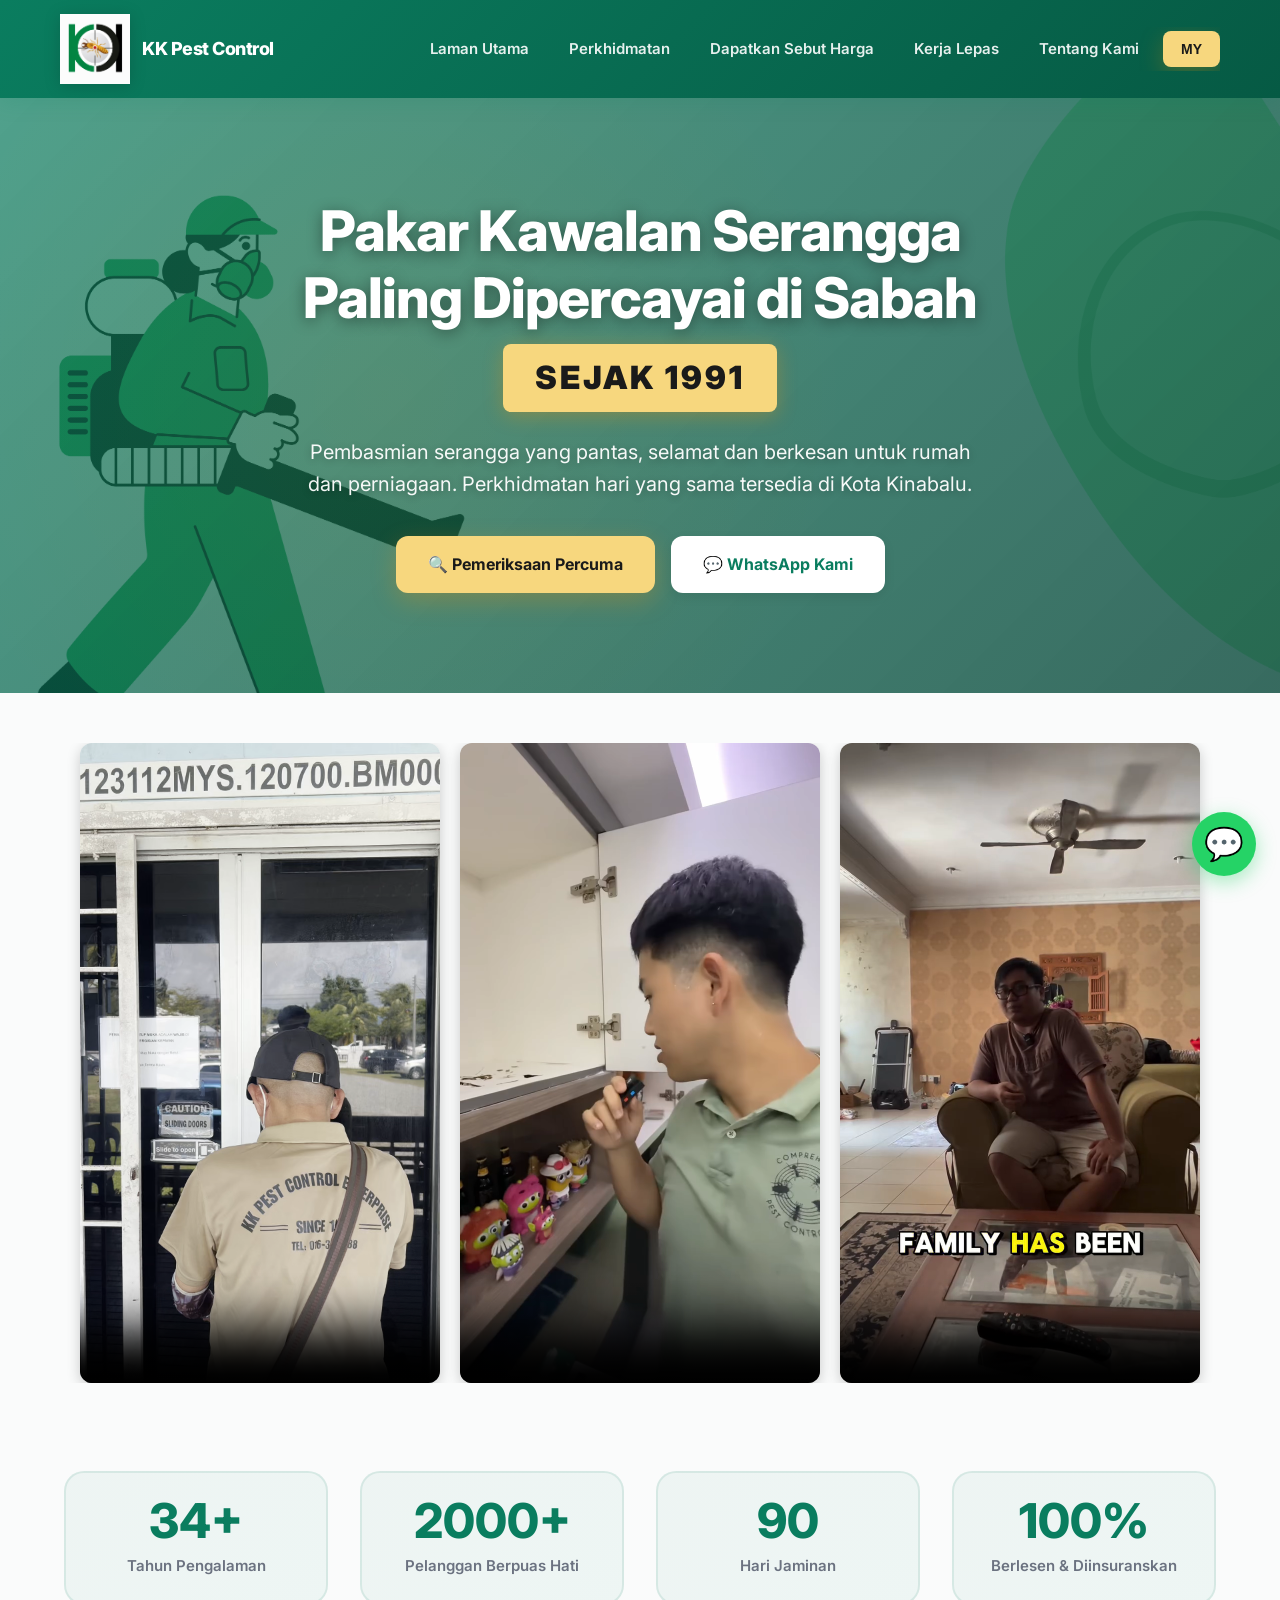
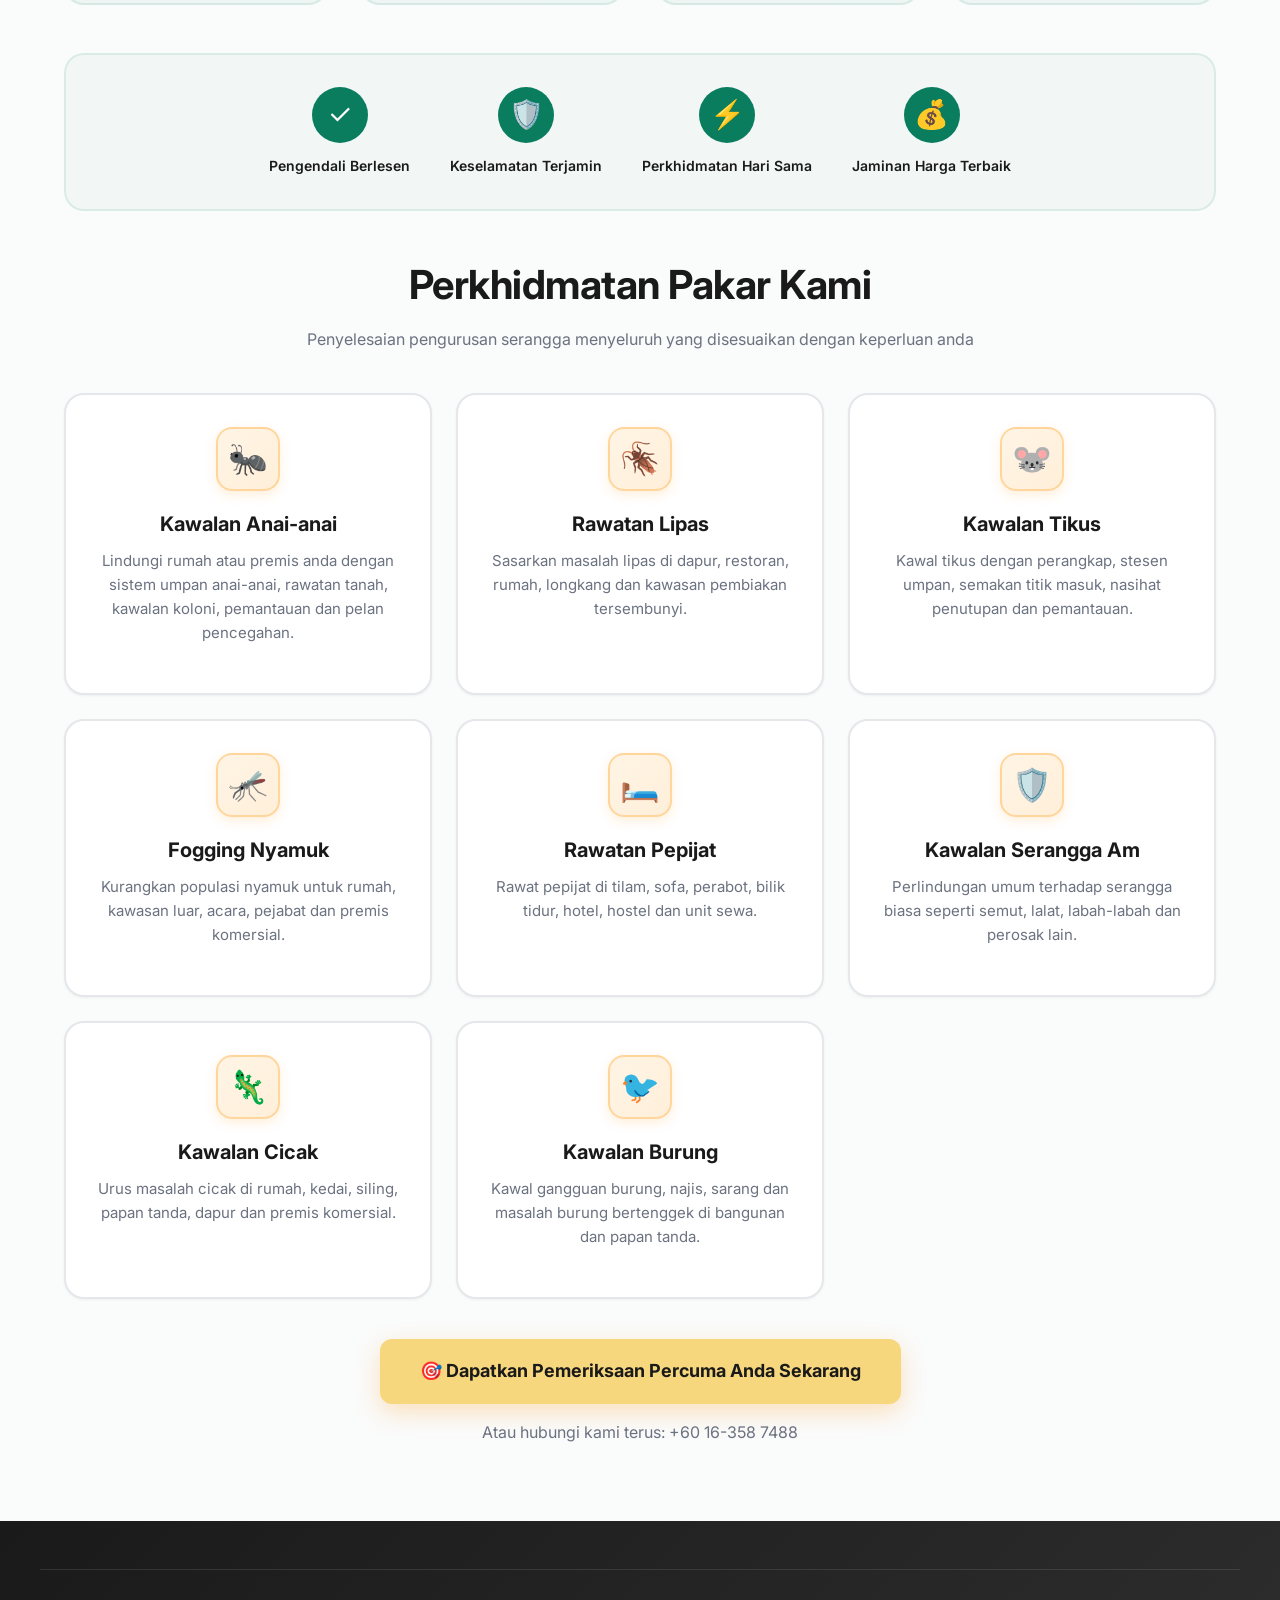
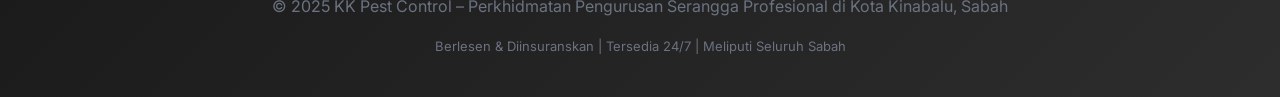
==== index.html @ 0fb34216 "update bed bugs name image" ====
<!DOCTYPE html>
<html lang="en">

<head>
    <!-- Google tag (gtag.js) -->
    <script async src="https://www.googletagmanager.com/gtag/js?id=AW-18171589737"></script>
    <script>
        window.dataLayer = window.dataLayer || [];
        function gtag() { dataLayer.push(arguments); }
        gtag('js', new Date());
        gtag('config', 'AW-18171589737');
    </script>

    <meta charset="UTF-8" />
    <meta name="viewport" content="width=device-width, initial-scale=1.0" />

    <title>KK Pest Control Kota Kinabalu | Termite & Pest Control Services Sabah | Kawalan Anai-Anai</title>

    <!-- SEO -->
    <meta name="description"
        content="KK Pest Control Kota Kinabalu – Professional termite control (anai-anai), cockroach treatment (lipas), rodent control (tikus), mosquito fogging (nyamuk), bed bug treatment (pepijat), general pest control, gecko control, and bird control in Sabah. Licensed pest control services since 1991. Fast response, affordable packages, experienced technicians. Serving Penampang, Putatan, Papar, Tuaran, Likas, Bundusan, Tanjung Aru. Perkhidmatan kawalan serangga profesional di Sabah - anai-anai, lipas, tikus, pepijat, nyamuk. Berlesen, murah, pantas.">
    <meta name="keywords"
        content="pest control kota kinabalu, pest control KK, pest control sabah, termite control kk, termite control sabah, anai anai kk, anai anai sabah, kawalan anai anai, cockroach control kk, lipas kk, rat control sabah, kawalan tikus, bed bug kk, pepijat kk, mosquito fogging kk, fogging nyamuk sabah, pest control penampang, pest control putatan, pest control papar, pest control tuaran, pest control likas, pest control bundusan, fumigation kk, kawalan serangga sabah, kawalan serangga kk, basmi anai anai, basmi lipas, basmi tikus, termite baiting, termite treatment, pest management sabah, commercial pest control kk, residential pest control sabah, restaurant pest control, office pest control kk, licensed pest control sabah, 24/7 pest control, emergency pest control kk, same day pest control, affordable pest control sabah, best pest control kk, professional pest control, eco friendly pest control, pet safe pest control sabah, kawalan perosak, syarikat kawalan serangga, perkhidmatan kawalan anai anai, rawatan anai anai, umpan anai anai, semburan lipas, perangkap tikus, fogging nyamuk, basmi pepijat, kawalan semut, exterminator kk, exterminator sabah, pest inspection kk, free pest inspection sabah, pest control price kk, pest control package sabah, termite inspection, termite prevention, cockroach extermination, rodent control, bedbug treatment, mosquito control, ant control, fly control, spider control, general pest control kk, integrated pest management sabah, IPM sabah, MPMA licensed, government approved pest control, kerja basmi anai anai, perkhidmatan fogging, syarikat pest control terbaik sabah">
    <meta name="author" content="KK Pest Control">
    <meta name="robots" content="index, follow">
    <meta name="language" content="English, Malay">
    <meta name="geo.region" content="MY-12">
    <meta name="geo.placename" content="Kota Kinabalu, Sabah">
    <meta name="geo.position" content="5.9804;116.0735">
    <meta name="ICBM" content="5.9804, 116.0735">

    <!-- Open Graph / Facebook -->
    <meta property="og:type" content="website">
    <meta property="og:url" content="https://kkpestctrl.com">
    <meta property="og:title" content="KK Pest Control - Professional Pest Control Services Sabah | Kawalan Serangga">
    <meta property="og:description"
        content="Licensed pest control services in Kota Kinabalu since 1991. Termite control, cockroach treatment, rodent control, mosquito fogging, bed bug treatment, general pest control, gecko control, and bird control. Fast response, affordable prices. Perkhidmatan kawalan serangga berlesen - anai-anai, lipas, tikus, pepijat, nyamuk.">
    <meta property="og:image" content="/images/logo.png">
    <meta property="og:locale" content="en_MY">
    <meta property="og:locale:alternate" content="ms_MY">

    <!-- Twitter -->
    <meta property="twitter:card" content="summary_large_image">
    <meta property="twitter:url" content="https://kkpestctrl.com">
    <meta property="twitter:title" content="KK Pest Control - Professional Pest Control Services Sabah">
    <meta property="twitter:description"
        content="Licensed pest control services in Kota Kinabalu. Termite, cockroach, rodent, mosquito, bed bug, general pest, gecko, and bird control. Fast response, affordable prices.">
    <meta property="twitter:image" content="./images/logo.jpeg">

    <!-- Additional SEO -->
    <link rel="canonical" href="https://kkpestctrl.com">
    <link rel="icon" href="./images/logo.png" type="image/x-icon">
    <meta name="theme-color" content="#0a7d5f">

    <link href="https://fonts.googleapis.com/css2?family=Inter:wght@400;500;600;700;800&display=swap" rel="stylesheet">

    <style>
        /* MODERN COLOR SYSTEM */
        :root {
            --primary: #0a7d5f;
            --primary-dark: #065a44;
            --primary-light: #0d9974;
            --accent: #f7d77e;
            --accent-hover: #ffaa33;
            --bg-main: #fafbfb;
            --bg-card: #ffffff;
            --text-dark: #1a1a1a;
            --text-muted: #6b7280;
            --border: #e5e7eb;
            --shadow-sm: 0 1px 3px rgba(0, 0, 0, 0.05);
            --shadow-md: 0 4px 12px rgba(0, 0, 0, 0.08);
            --shadow-lg: 0 10px 40px rgba(0, 0, 0, 0.12);
            --shadow-accent: 0 8px 24px rgba(255, 149, 0, 0.25);
            --radius-sm: 8px;
            --radius-md: 12px;
            --radius-lg: 20px;
            --transition: all 0.3s cubic-bezier(0.4, 0, 0.2, 1);
        }

        /* GLOBAL RESET & BASE */
        * {
            margin: 0;
            padding: 0;
            box-sizing: border-box;
        }

        body {
            font-family: 'Inter', -apple-system, BlinkMacSystemFont, 'Segoe UI', sans-serif;
            background: var(--bg-main);
            color: var(--text-dark);
            line-height: 1.6;
            -webkit-font-smoothing: antialiased;
            display: flex;
            flex-direction: column;
            min-height: 100vh;
        }

        /* HEADER WITH GLASS EFFECT */
        header {
            background: linear-gradient(135deg, var(--primary) 0%, var(--primary-dark) 100%);
            padding: 14px 0;
            position: sticky;
            top: 0;
            z-index: 100;
            box-shadow: 0 4px 20px rgba(10, 125, 95, 0.15);
            backdrop-filter: blur(10px);
        }

        .header-content {
            max-width: 1200px;
            margin: 0 auto;
            padding: 0 20px;
            display: flex;
            justify-content: space-between;
            align-items: center;
            gap: 16px;
        }

        .logo-section {
            display: flex;
            align-items: center;
            gap: 12px;
            flex-shrink: 0;
        }

        .logo {
            width: 70px;
            height: auto;
            filter: drop-shadow(0 2px 8px rgba(0, 0, 0, 0.15));
            transition: var(--transition);
        }

        .logo:hover {
            transform: scale(1.05);
        }

        .brand-text {
            color: white;
            font-size: 18px;
            font-weight: 800;
            letter-spacing: -0.5px;
            white-space: nowrap;
        }

        /* Mobile Menu Toggle */
        .menu-toggle {
            display: none;
            background: none;
            border: none;
            color: white;
            font-size: 28px;
            cursor: pointer;
            padding: 8px;
            z-index: 101;
        }

        nav {
            display: flex;
            gap: 8px;
            align-items: center;
        }

        nav a {
            color: rgba(255, 255, 255, 0.9);
            text-decoration: none;
            font-weight: 600;
            font-size: 15px;
            padding: 10px 16px;
            border-radius: var(--radius-sm);
            transition: var(--transition);
            cursor: pointer;
            white-space: nowrap;
        }

        nav a:hover {
            background: rgba(255, 255, 255, 0.15);
            color: white;
        }

        .lang-toggle {
            background: var(--accent);
            color: var(--text-dark);
            padding: 10px 18px;
            border-radius: var(--radius-sm);
            font-weight: 700;
            font-size: 14px;
            cursor: pointer;
            transition: var(--transition);
            box-shadow: var(--shadow-accent);
            border: none;
            white-space: nowrap;
        }

        .lang-toggle:hover {
            background: var(--accent-hover);
            transform: translateY(-2px);
            box-shadow: 0 12px 28px rgba(255, 149, 0, 0.3);
        }

        /* HERO SECTION */
        .hero {
            /* EASILY CHANGE BACKGROUND IMAGE HERE - replace the URL below */
            background: linear-gradient(135deg, rgba(10, 125, 95, 0.7) 0%, rgba(8, 72, 58, 0.8) 100%),
                url('./images/banner.png') center/cover;
            padding: 100px 24px;
            text-align: center;
            position: relative;
            overflow: hidden;
        }

        .hero::before {
            content: '';
            position: absolute;
            top: 0;
            left: 0;
            right: 0;
            bottom: 0;
            background: radial-gradient(circle at 30% 50%, rgba(255, 149, 0, 0.1), transparent 50%);
            opacity: 0.6;
        }

        .hero-content {
            max-width: 800px;
            margin: 0 auto;
            position: relative;
            z-index: 1;
        }

        .hero h1 {
            font-size: clamp(32px, 5vw, 56px);
            font-weight: 800;
            line-height: 1.2;
            margin-bottom: 12px;
            letter-spacing: -1px;
            color: white;
            text-shadow: 0 3px 15px rgba(0, 0, 0, 0.4);
        }

        .hero-subtitle {
            font-size: clamp(20px, 3vw, 32px);
            font-weight: 900;
            letter-spacing: 3px;
            color: #1a1a1a;
            background: var(--accent);
            display: inline-block;
            padding: 8px 32px;
            border-radius: var(--radius-sm);
            margin-bottom: 24px;
            box-shadow: 0 4px 20px rgba(255, 149, 0, 0.3);
            text-shadow: none;
        }

        .hero p {
            font-size: clamp(16px, 2vw, 20px);
            opacity: 0.95;
            margin-bottom: 36px;
            max-width: 700px;
            margin-left: auto;
            margin-right: auto;
            color: white;
            text-shadow: 0 2px 10px rgba(0, 0, 0, 0.3);
        }

        .cta-group {
            display: flex;
            gap: 16px;
            justify-content: center;
            flex-wrap: wrap;
        }

        /* BUTTONS */
        .btn {
            display: inline-flex;
            align-items: center;
            gap: 8px;
            padding: 16px 32px;
            border-radius: var(--radius-md);
            font-weight: 700;
            font-size: 16px;
            text-decoration: none;
            transition: var(--transition);
            cursor: pointer;
            border: none;
            font-family: inherit;
        }

        .btn-primary {
            background: var(--accent);
            color: var(--text-dark);
            box-shadow: var(--shadow-accent);
        }

        .btn-primary:hover {
            background: var(--accent-hover);
            transform: translateY(-3px);
            box-shadow: 0 14px 32px rgba(255, 149, 0, 0.35);
        }

        .btn-secondary {
            background: white;
            color: var(--primary);
            box-shadow: var(--shadow-md);
        }

        .btn-secondary:hover {
            background: #f9fafb;
            transform: translateY(-3px);
            box-shadow: var(--shadow-lg);
        }

        /* CONTAINER */
        .container {
            max-width: 1200px;
            margin: 0 auto;
            padding: 60px 24px;
            flex: 1;
        }

        /* CARDS */
        .card {
            background: var(--bg-card);
            padding: 40px;
            border-radius: var(--radius-lg);
            box-shadow: var(--shadow-md);
            margin-bottom: 32px;
            border: 1px solid var(--border);
            transition: var(--transition);
        }

        .card:hover {
            box-shadow: var(--shadow-lg);
            transform: translateY(-4px);
        }

        /* SERVICES GRID */
        .services-grid {
            display: grid;
            grid-template-columns: repeat(auto-fit, minmax(280px, 1fr));
            gap: 24px;
            margin: 40px 0;
        }

        .service-card {
            background: var(--bg-card);
            padding: 32px;
            border-radius: var(--radius-lg);
            box-shadow: var(--shadow-sm);
            border: 2px solid var(--border);
            transition: var(--transition);
            text-align: center;
            cursor: pointer;
        }

        .service-card:hover {
            border-color: var(--primary);
            box-shadow: var(--shadow-lg);
            transform: translateY(-6px);
        }

        .service-detail-card,
        .service-group-intro {
            scroll-margin-top: 110px;
        }

        .service-scroll-highlight {
            border-color: var(--primary) !important;
            box-shadow: 0 0 0 4px rgba(10, 125, 95, 0.12), var(--shadow-lg) !important;
        }

        .service-icon {
            width: 64px;
            height: 64px;
            background: linear-gradient(135deg, rgba(255, 149, 0, 0.1), rgba(255, 149, 0, 0.15));
            border: 2px solid rgba(255, 149, 0, 0.3);
            border-radius: 16px;
            display: flex;
            align-items: center;
            justify-content: center;
            margin: 0 auto 20px;
            font-size: 32px;
            box-shadow: 0 4px 12px rgba(255, 149, 0, 0.15);
        }

        .service-card h3 {
            color: var(--text-dark);
            font-size: 20px;
            font-weight: 700;
            margin-bottom: 12px;
            text-align: center;
        }

        .service-card p {
            color: var(--text-muted);
            font-size: 15px;
            line-height: 1.6;
        }

        .service-image-wrap {
            width: 100%;
            max-width: 320px;
            margin: 0 auto 20px;
        }

        .service-image,
        .service-image-placeholder {
            width: 100%;
            aspect-ratio: 2 / 3;
            border-radius: var(--radius-md);
        }

        .service-image,
        .service-detail-image {
            object-fit: cover;
            object-position: center top;
            display: block;
            box-shadow: var(--shadow-sm);
        }

        .service-image-placeholder,
        .service-detail-image-placeholder {
            display: none;
            align-items: center;
            justify-content: center;
            flex-direction: column;
            gap: 8px;
            background: linear-gradient(135deg, rgba(10, 125, 95, 0.08), rgba(255, 149, 0, 0.12));
            border: 2px dashed rgba(10, 125, 95, 0.25);
            color: var(--text-muted);
            text-align: center;
            padding: 16px;
        }

        .service-image-placeholder span,
        .service-detail-image-placeholder span {
            font-size: 42px;
            line-height: 1;
        }

        .service-image-placeholder small,
        .service-detail-image-placeholder small {
            font-size: 13px;
            line-height: 1.4;
        }

        .service-detail-layout {
            display: grid;
            grid-template-columns: minmax(240px, 360px) 1fr;
            gap: 28px;
            align-items: start;
        }

        .service-detail-media {
            width: 100%;
            max-width: 360px;
        }

        .service-detail-layout>div:first-child .service-image-wrap {
            max-width: 360px;
            margin-bottom: 0;
        }

        .service-detail-image,
        .service-detail-image-placeholder {
            width: 100%;
            aspect-ratio: 2 / 3;
            border-radius: var(--radius-md);
        }


        /* GROUPED SERVICE SECTIONS */
        .service-group-intro {
            background: linear-gradient(135deg, rgba(10, 125, 95, 0.08), rgba(255, 149, 0, 0.08));
            border: 2px solid rgba(10, 125, 95, 0.16);
            border-left: 6px solid var(--primary);
        }

        .service-group-label {
            display: inline-flex;
            align-items: center;
            width: fit-content;
            padding: 8px 14px;
            border-radius: 999px;
            background: var(--primary);
            color: white;
            font-size: 13px;
            font-weight: 800;
            letter-spacing: 0.5px;
            text-transform: uppercase;
            margin-bottom: 14px;
        }

        .service-group-methods {
            display: grid;
            grid-template-columns: repeat(auto-fit, minmax(220px, 1fr));
            gap: 16px;
            margin-top: 24px;
        }

        .service-group-method {
            background: white;
            border: 1px solid var(--border);
            border-radius: var(--radius-md);
            padding: 18px;
            box-shadow: var(--shadow-sm);
        }

        .service-group-method strong {
            display: block;
            color: var(--primary-dark);
            font-size: 16px;
            margin-bottom: 6px;
        }

        .service-group-method span {
            color: var(--text-muted);
            font-size: 14px;
            line-height: 1.5;
        }

        .service-method-badge {
            display: inline-flex;
            align-items: center;
            width: fit-content;
            padding: 7px 12px;
            border-radius: 999px;
            background: rgba(10, 125, 95, 0.08);
            color: var(--primary-dark);
            font-size: 12px;
            font-weight: 800;
            letter-spacing: 0.4px;
            text-transform: uppercase;
            margin-bottom: 16px;
        }




        /* SERVICE IMAGE LIGHTBOX */
        .service-detail-image {
            cursor: zoom-in;
        }

        .service-detail-image:focus {
            outline: 4px solid rgba(10, 125, 95, 0.35);
            outline-offset: 4px;
        }

        .image-lightbox {
            position: fixed;
            inset: 0;
            z-index: 5000;
            display: none;
            background: rgba(0, 0, 0, 0.9);
            padding: 20px;
        }

        .image-lightbox.active {
            display: flex;
            align-items: stretch;
            justify-content: center;
        }

        .image-lightbox-content {
            width: 100%;
            height: 100%;
            overflow: auto;
            -webkit-overflow-scrolling: touch;
            display: flex;
            justify-content: center;
            align-items: flex-start;
            padding: 56px 0 36px;
        }

        .image-lightbox-img {
            width: min(92vw, 900px);
            max-width: none;
            height: auto;
            border-radius: var(--radius-md);
            box-shadow: 0 16px 60px rgba(0, 0, 0, 0.45);
            background: white;
        }

        .image-lightbox-close {
            position: fixed;
            top: 16px;
            right: 16px;
            width: 44px;
            height: 44px;
            border: none;
            border-radius: 999px;
            background: rgba(255, 255, 255, 0.95);
            color: var(--text-dark);
            font-size: 28px;
            line-height: 1;
            cursor: pointer;
            z-index: 5001;
            box-shadow: var(--shadow-md);
        }

        .image-lightbox-close:hover {
            background: white;
            transform: scale(1.05);
        }

        .image-lightbox-hint {
            position: fixed;
            left: 50%;
            bottom: 14px;
            transform: translateX(-50%);
            color: rgba(255, 255, 255, 0.78);
            font-size: 13px;
            text-align: center;
            pointer-events: none;
            z-index: 5001;
            width: calc(100% - 32px);
        }

        body.lightbox-open {
            overflow: hidden;
        }

        @media (max-width: 768px) {
            .image-lightbox {
                padding: 10px;
            }

            .image-lightbox-content {
                padding: 58px 0 38px;
                justify-content: flex-start;
            }

            .image-lightbox-img {
                width: calc(100vw - 20px);
                border-radius: var(--radius-sm);
            }

            .image-lightbox-close {
                top: 10px;
                right: 10px;
            }
        }


        /* TYPOGRAPHY */
        h1,
        h2,
        h3,
        h4 {
            font-weight: 700;
            color: var(--text-dark);
            line-height: 1.3;
        }

        h2 {
            font-size: clamp(28px, 4vw, 40px);
            margin-bottom: 16px;
            letter-spacing: -0.5px;
        }

        h3 {
            font-size: clamp(22px, 3vw, 28px);
            margin-bottom: 12px;
            color: var(--primary-dark);
        }

        p {
            color: var(--text-muted);
            font-size: 16px;
            margin-bottom: 16px;
        }

        /* FORM ELEMENTS */
        .form-group {
            margin-bottom: 24px;
        }

        label {
            display: block;
            font-weight: 600;
            color: var(--text-dark);
            margin-bottom: 8px;
            font-size: 15px;
        }

        input,
        select,
        textarea {
            width: 100%;
            padding: 14px 16px;
            font-size: 16px;
            font-family: inherit;
            border-radius: var(--radius-sm);
            border: 2px solid var(--border);
            background: var(--bg-main);
            transition: var(--transition);
            color: var(--text-dark);
        }

        input:focus,
        select:focus,
        textarea:focus {
            outline: none;
            border-color: var(--primary);
            background: white;
            box-shadow: 0 0 0 4px rgba(10, 125, 95, 0.1);
        }

        /* FEATURES LIST */
        .features-list {
            list-style: none;
            margin: 24px 0;
        }

        .features-list li {
            padding: 16px 0;
            padding-left: 36px;
            position: relative;
            color: var(--text-muted);
            font-size: 16px;
            border-bottom: 1px solid var(--border);
        }

        .features-list li:last-child {
            border-bottom: none;
        }

        .features-list li::before {
            content: '✓';
            position: absolute;
            left: 0;
            top: 16px;
            width: 24px;
            height: 24px;
            background: var(--primary);
            color: white;
            border-radius: 50%;
            display: flex;
            align-items: center;
            justify-content: center;
            font-weight: 700;
            font-size: 14px;
        }

        /* STATS SECTION */
        .stats {
            display: grid;
            grid-template-columns: repeat(auto-fit, minmax(200px, 1fr));
            gap: 32px;
            margin: 48px 0;
        }

        .stat-item {
            text-align: center;
            padding: 24px;
            background: linear-gradient(135deg, rgba(10, 125, 95, 0.05), rgba(13, 153, 116, 0.05));
            border-radius: var(--radius-lg);
            border: 2px solid rgba(10, 125, 95, 0.1);
        }

        .stat-number {
            font-size: 48px;
            font-weight: 800;
            color: var(--primary);
            display: block;
            line-height: 1;
            margin-bottom: 8px;
        }

        .stat-label {
            color: var(--text-muted);
            font-size: 15px;
            font-weight: 600;
        }

        /* GALLERY */
        .gallery {
            display: grid;
            grid-template-columns: repeat(auto-fit, minmax(250px, 1fr));
            gap: 24px;
            margin-top: 32px;
        }

        .gallery-item {
            position: relative;
            border-radius: var(--radius-lg);
            overflow: hidden;
            aspect-ratio: 4/3;
            box-shadow: var(--shadow-md);
            transition: var(--transition);
        }

        .gallery-item:hover {
            transform: scale(1.03);
            box-shadow: var(--shadow-lg);
        }

        .gallery-item img {
            width: 100%;
            height: 100%;
            object-fit: cover;
        }

        /* TRUST BADGES */
        .trust-badges {
            display: flex;
            justify-content: center;
            gap: 40px;
            flex-wrap: wrap;
            margin: 48px 0;
            padding: 32px;
            background: rgba(10, 125, 95, 0.03);
            border-radius: var(--radius-lg);
            border: 2px solid rgba(10, 125, 95, 0.1);
        }

        .badge {
            text-align: center;
        }

        .badge-icon {
            width: 56px;
            height: 56px;
            background: var(--primary);
            color: white;
            border-radius: 50%;
            display: flex;
            align-items: center;
            justify-content: center;
            margin: 0 auto 12px;
            font-size: 28px;
        }

        .badge-text {
            font-size: 14px;
            font-weight: 600;
            color: var(--text-dark);
        }

        /* FOOTER */
        footer {
            background: linear-gradient(135deg, #1a1a1a 0%, #2d2d2d 100%);
            color: rgba(255, 255, 255, 0.8);
            padding: 48px 24px 24px;
            margin-top: auto;
        }

        .footer-content {
            max-width: 1200px;
            margin: 0 auto;
            text-align: center;
        }

        .footer-links {
            display: flex;
            justify-content: center;
            gap: 24px;
            margin-bottom: 24px;
            flex-wrap: wrap;
        }

        .footer-links a {
            color: rgba(255, 255, 255, 0.7);
            text-decoration: none;
            font-size: 14px;
            transition: var(--transition);
        }

        .footer-links a:hover {
            color: var(--accent);
        }

        .copyright {
            font-size: 14px;
            color: rgba(255, 255, 255, 0.5);
            padding-top: 24px;
            border-top: 1px solid rgba(255, 255, 255, 0.1);
        }

        /* WHATSAPP FLOAT BUTTON */
        .whatsapp-float {
            position: fixed;
            bottom: 24px;
            right: 24px;
            width: 64px;
            height: 64px;
            background: #25D366;
            border-radius: 50%;
            display: flex;
            align-items: center;
            justify-content: center;
            box-shadow: 0 6px 20px rgba(37, 211, 102, 0.4);
            cursor: pointer;
            z-index: 1000;
            transition: var(--transition);
            font-size: 32px;
        }

        .whatsapp-float:hover {
            transform: scale(1.1);
            box-shadow: 0 8px 28px rgba(37, 211, 102, 0.5);
        }

        /* UTILITY CLASSES */
        .hidden {
            display: none;
        }

        .text-center {
            text-align: center;
        }

        .mt-4 {
            margin-top: 32px;
        }

        .mb-4 {
            margin-bottom: 32px;
        }

        /* PAST JOBS LAYOUT */
        .job-entry {
            display: grid;
            grid-template-columns: 1fr 2fr;
            gap: 24px;
            align-items: stretch;
        }

        .job-image {
            width: 100%;
            border-radius: var(--radius-md);
            box-shadow: var(--shadow-md);
        }


        /* CLIENT / PAST JOBS SECTION */
        .client-grid {
            display: grid;
            grid-template-columns: repeat(auto-fit, minmax(320px, 1fr));
            gap: 24px;
            margin-top: 32px;
        }

        .client-card {
            background: var(--bg-card);
            border: 1px solid var(--border);
            border-radius: var(--radius-lg);
            box-shadow: var(--shadow-md);
            overflow: hidden;
            transition: var(--transition);
            display: flex;
            flex-direction: column;
        }

        .client-card:hover {
            box-shadow: var(--shadow-lg);
            transform: translateY(-4px);
        }

        .client-logo-wrap {
            min-height: 180px;
            padding: 28px;
            background: #ffffff;
            display: flex;
            align-items: center;
            justify-content: center;
            border-bottom: 1px solid var(--border);
        }

        .client-logo {
            max-width: 100%;
            max-height: 130px;
            object-fit: contain;
            display: block;
        }

        .client-logo-placeholder {
            width: 100%;
            min-height: 130px;
            border: 2px dashed rgba(10, 125, 95, 0.25);
            border-radius: var(--radius-md);
            display: flex;
            align-items: center;
            justify-content: center;
            text-align: center;
            color: var(--text-muted);
            background: linear-gradient(135deg, rgba(10, 125, 95, 0.05), rgba(255, 149, 0, 0.08));
            padding: 16px;
            font-weight: 600;
        }

        .client-content {
            padding: 28px;
            display: flex;
            flex-direction: column;
            flex: 1;
        }

        .client-content h3 {
            color: var(--primary-dark);
            margin-bottom: 8px;
            text-align: left;
        }

        .client-meta {
            color: var(--text-muted);
            font-size: 14px;
            margin-bottom: 16px;
            line-height: 1.7;
        }

        .client-service-tag {
            display: inline-flex;
            align-items: center;
            width: fit-content;
            padding: 8px 12px;
            border-radius: 999px;
            background: rgba(10, 125, 95, 0.08);
            color: var(--primary-dark);
            font-size: 13px;
            font-weight: 700;
            margin-bottom: 16px;
        }

        .testimonial-box {
            background: rgba(10, 125, 95, 0.05);
            border-left: 4px solid var(--primary);
            border-radius: var(--radius-sm);
            padding: 16px;
            margin-top: auto;
        }

        .testimonial-box p {
            margin: 0;
            font-size: 15px;
        }

        .placeholder-note {
            color: var(--text-muted);
            font-size: 13px;
            font-style: italic;
            margin-top: 10px;
        }


        /* RESPONSIVE */
        @media (max-width: 758px) {
            .job-image {
                width: 400px;
                height: 400px;
                object-fit: cover;
            }

            .menu-toggle {
                display: block;
            }

            .header-content {
                padding: 0 16px;
            }

            .logo {
                width: 60px;
            }

            .brand-text {
                font-size: 16px;
            }

            nav {
                position: fixed;
                top: 0;
                right: -100%;
                height: 100vh;
                width: 280px;
                background: linear-gradient(135deg, var(--primary-dark) 0%, var(--primary) 100%);
                flex-direction: column;
                padding: 80px 24px 24px;
                gap: 4px;
                box-shadow: -4px 0 20px rgba(0, 0, 0, 0.3);
                transition: right 0.3s ease;
                z-index: 100;
                align-items: stretch;
            }

            nav.active {
                right: 0;
            }

            nav a {
                width: 100%;
                text-align: left;
                padding: 14px 20px;
                font-size: 16px;
                border-bottom: 1px solid rgba(255, 255, 255, 0.1);
            }

            .lang-toggle {
                width: 100%;
                text-align: center;
                padding: 14px 20px;
                margin: 12px 0 0 0;
                font-size: 16px;
            }

            .hero {
                padding: 60px 20px;
            }

            .hero h1 {
                font-size: 32px;
            }

            .hero p {
                font-size: 16px;
            }

            .container {
                padding: 40px 16px;
            }

            .card {
                padding: 24px 20px;
            }

            .cta-group {
                flex-direction: column;
                width: 100%;
            }

            .btn {
                width: 100%;
                justify-content: center;
            }

            .services-grid {
                grid-template-columns: 1fr;
                gap: 20px;
            }

            .service-image-wrap {
                max-width: 360px;
            }

            .service-detail-layout {
                grid-template-columns: 1fr;
                gap: 20px;
            }

            .service-detail-media {
                max-width: 420px;
                margin: 0 auto;
            }

            .service-detail-layout>div:first-child .service-image-wrap {
                max-width: 420px;
                margin: 0 auto;
            }


            .stats {
                grid-template-columns: repeat(2, 1fr);
                gap: 16px;
            }

            .stat-number {
                font-size: 36px;
            }

            .trust-badges {
                gap: 24px;
            }

            .gallery {
                grid-template-columns: 1fr;
                gap: 16px;
            }

            h2 {
                font-size: 28px;
            }

            h3 {
                font-size: 22px;
            }

            .whatsapp-float {
                width: 56px;
                height: 56px;
                font-size: 28px;
                bottom: 20px;
                right: 20px;
            }

            .footer-links {
                flex-direction: column;
                gap: 12px;
            }

            /* Past Jobs Mobile Layout */
            .job-entry {
                grid-template-columns: 1fr;
                gap: 16px;
            }

            .hero-subtitle {
                font-size: 18px;
                letter-spacing: 2px;
                padding: 6px 24px;
            }
        }

        @media (max-width: 480px) {
            .job-image {
                width: 100%;
                object-fit: cover;
            }

            .logo {
                width: 50px;
            }

            .brand-text {
                font-size: 14px;
            }

            .hero h1 {
                font-size: 28px;
            }

            .stat-number {
                font-size: 32px;
            }

            .stats {
                grid-template-columns: 1fr;
            }

            .card {
                padding: 20px 16px;
            }
        }

        /* ANIMATIONS */
        @keyframes fadeInUp {
            from {
                opacity: 0;
                transform: translateY(20px);
            }

            to {
                opacity: 1;
                transform: translateY(0);
            }
        }

        .fade-in {
            animation: fadeInUp 0.6s ease-out;
        }

        .videos-section {
            display: flex;
            gap: 20px;
            margin-top: 50px;
            margin-bottom: -20px;
            justify-content: center;
            flex-wrap: wrap;
        }

        .videos-section video {
            width: 360px;
            height: auto;
            border-radius: 12px;
            box-shadow: 0 4px 14px rgba(0, 0, 0, 0.2);
        }

        /* Mobile */
        @media (max-width: 768px) {
            .videos-section {
                flex-direction: column;
                gap: 24px;
                padding: 0 16px;
            }

            .videos-section video {
                width: 100%;
                max-width: 420px;
                height: auto;
                margin: 0 auto;
            }
        }

        .license-img {
            width: 60%;
            /* Bigger on desktop */
            max-width: 650px;
            /* Clean controlled max size */
            border-radius: 12px;
            box-shadow: 0 4px 14px rgba(0, 0, 0, 0.15);
            display: block;
            margin: 20px 0;
            /* Remove auto-centering */
        }

        /* Mobile */
        @media (max-width: 768px) {
            .license-img {
                width: 100%;
                max-width: 500px;
                margin: 20px auto;
                /* Center only on mobile */
            }
        }

        /* Prevent entire site from scrolling horizontally */
        html,
        body {
            overflow-x: hidden;
            width: 100%;
        }

        /* Force proper sizing */
        * {
            box-sizing: border-box;
        }

        /* Prevent nav overflow */
        nav {
            overflow-x: hidden;
        }

        nav ul {
            display: flex;
            flex-wrap: wrap;
            justify-content: center;
            padding: 0;
        }

        nav ul li {
            white-space: nowrap;
        }

        /* Prevent images from exceeding screen */
        img {
            max-width: 100%;
            height: auto;
        }

        /* Extra safety for video section */
        .videos-section {
            max-width: 100%;
            overflow-x: hidden;
        }
    </style>
</head>

<body>


    <!-- SERVICE IMAGE LIGHTBOX -->
    <div id="imageLightbox" class="image-lightbox" onclick="handleLightboxBackdropClick(event)" aria-hidden="true">
        <button class="image-lightbox-close" type="button" onclick="closeImageLightbox()"
            aria-label="Close image preview">×</button>
        <div class="image-lightbox-content">
            <img id="imageLightboxImg" class="image-lightbox-img" src="" alt="">
        </div>
    </div>

    <header>
        <div class="header-content">
            <div class="logo-section">
                <img onclick="showPage('home'); closeMenu();" src="./images/logo.png" alt="KK Pest Control Logo"
                    class="logo">
                <span class="brand-text t" data-en="KK Pest Control" data-my="KK Pest Control"></span>
            </div>

            <button class="menu-toggle" onclick="toggleMenu()" aria-label="Toggle menu">
                <span id="menuIcon">☰</span>
            </button>

            <nav id="mainNav">
                <a onclick="showPage('home'); closeMenu();" class="t" data-en="Home" data-my="Laman Utama">Home</a>
                <a onclick="showPage('services'); closeMenu();" class="t" data-en="Services"
                    data-my="Perkhidmatan">Services</a>
                <a onclick="showPage('questionnaire'); closeMenu();" class="t" data-en="Get Quote"
                    data-my="Dapatkan Sebut Harga">Get Quote</a>
                <a onclick="showPage('pastjobs'); closeMenu();" class="t" data-en="Past Jobs" data-my="Kerja Lepas">Past
                    Jobs</a>
                <a onclick="showPage('about'); closeMenu();" class="t" data-en="About" data-my="Tentang Kami">About</a>
                <button id="langBtn" class="lang-toggle" onclick="toggleLang()">EN</button>
            </nav>
        </div>
    </header>

    <!-- HOME PAGE -->
    <section id="home">
        <div class="hero fade-in">
            <div class="hero-content">
                <h1 class="t" data-en="Sabah's Most Trusted Pest Control Experts"
                    data-my="Pakar Kawalan Serangga Paling Dipercayai di Sabah">Sabah's Most Trusted Pest Control
                    Experts</h1>
                <div class="hero-subtitle t" data-en="SINCE 1991" data-my="SEJAK 1991">SINCE 1991</div>
                <p class="t"
                    data-en="Fast, safe, and effective pest elimination for homes and businesses. Same-day service available across Kota Kinabalu."
                    data-my="Pembasmian serangga yang pantas, selamat dan berkesan untuk rumah dan perniagaan. Perkhidmatan hari yang sama tersedia di Kota Kinabalu.">
                    Fast, safe, and effective pest elimination for homes and businesses. Same-day service available
                    across Kota Kinabalu.</p>
                <div class="cta-group">
                    <a class="btn btn-primary" onclick="showPage('questionnaire'); closeMenu();">
                        <span class="t" data-en="🔍 Get Free Inspection" data-my="🔍 Pemeriksaan Percuma">🔍 Get Free
                            Inspection</span>
                    </a>
                    <a class="btn btn-secondary" href="https://wa.me/60163587488" target="_blank"
                        onclick="gtag_report_conversion();">
                        <span class="t" data-en="💬 WhatsApp Us" data-my="💬 WhatsApp Kami">💬 WhatsApp Us</span>
                    </a>
                </div>
            </div>
        </div>

        <div class="videos-section">
            <video controls playsinline poster="./videos/mainvidposter.png">
                <source src="./videos/mainvid.mp4" type="video/mp4">
            </video>

            <video controls playsinline poster="./videos/vid2poster.png">
                <source src="./videos/vid2.mp4" type="video/mp4">
            </video>

            <video controls playsinline poster="./videos/vid3poster.png">
                <source src="./videos/vid3.mp4" type="video/mp4">
            </video>
        </div>

        <div class="container">
            <!-- Stats -->
            <div class="stats">
                <div class="stat-item">
                    <span class="stat-number">34+</span>
                    <span class="stat-label t" data-en="Years Experience" data-my="Tahun Pengalaman">Years
                        Experience</span>
                </div>
                <div class="stat-item">
                    <span class="stat-number">2000+</span>
                    <span class="stat-label t" data-en="Happy Clients" data-my="Pelanggan Berpuas Hati">Happy
                        Clients</span>
                </div>
                <div class="stat-item">
                    <span class="stat-number">90</span>
                    <span class="stat-label t" data-en="Day Warranty" data-my="Hari Jaminan">Support
                        Available</span>
                </div>
                <div class="stat-item">
                    <span class="stat-number">100%</span>
                    <span class="stat-label t" data-en="Licensed & Insured" data-my="Berlesen & Diinsuranskan">Licensed
                        & Insured</span>
                </div>
            </div>

            <!-- Trust Badges -->
            <div class="trust-badges">
                <div class="badge">
                    <div class="badge-icon">✓</div>
                    <div class="badge-text t" data-en="Licensed Operators" data-my="Pengendali Berlesen">Licensed
                        Operators</div>
                </div>
                <div class="badge">
                    <div class="badge-icon">🛡️</div>
                    <div class="badge-text t" data-en="Safety Guaranteed" data-my="Keselamatan Terjamin">Safety
                        Guaranteed</div>
                </div>
                <div class="badge">
                    <div class="badge-icon">⚡</div>
                    <div class="badge-text t" data-en="Same-Day Service" data-my="Perkhidmatan Hari Sama">Same-Day
                        Service</div>
                </div>
                <div class="badge">
                    <div class="badge-icon">💰</div>
                    <div class="badge-text t" data-en="Best Price Promise" data-my="Jaminan Harga Terbaik">Best Price
                        Promise</div>
                </div>
            </div>

            <!-- Services Overview -->
            <div class="text-center mb-4">
                <h2 class="t" data-en="Our Expert Services" data-my="Perkhidmatan Pakar Kami">Our Expert Services</h2>
                <p class="t" data-en="Comprehensive pest management solutions tailored to your specific needs"
                    data-my="Penyelesaian pengurusan serangga menyeluruh yang disesuaikan dengan keperluan anda">
                    Comprehensive pest management solutions tailored to your specific needs</p>
            </div>

            <div class="services-grid">
                <div class="service-card" onclick="showService('termite-control-solutions')" role="button" tabindex="0">
                    <div class="service-icon">🐜</div>
                    <h3 class="t" data-en="Termite Control" data-my="Kawalan Anai-anai">Termite Control</h3>
                    <p class="t"
                        data-en="Protect your home or business with termite baiting systems, soil treatment, colony control, monitoring, and prevention plans."
                        data-my="Lindungi rumah atau premis anda dengan sistem umpan anai-anai, rawatan tanah, kawalan koloni, pemantauan dan pelan pencegahan.">
                        Protect your home or business with termite baiting systems, soil treatment, colony control, monitoring, and prevention plans.</p>
                </div>
                <div class="service-card" onclick="showService('cockroach-treatment')" role="button" tabindex="0">
                    <div class="service-icon">🪳</div>
                    <h3 class="t" data-en="Cockroach Treatment" data-my="Rawatan Lipas">Cockroach Treatment</h3>
                    <p class="t"
                        data-en="Target cockroach infestations in kitchens, restaurants, homes, drains, and hidden breeding areas."
                        data-my="Sasarkan masalah lipas di dapur, restoran, rumah, longkang dan kawasan pembiakan tersembunyi.">
                        Target cockroach infestations in kitchens, restaurants, homes, drains, and hidden breeding
                        areas.</p>
                </div>
                <div class="service-card" onclick="showService('rodent-control')" role="button" tabindex="0">
                    <div class="service-icon">🐭</div>
                    <h3 class="t" data-en="Rodent Control" data-my="Kawalan Tikus">Rodent Control</h3>
                    <p class="t"
                        data-en="Control rats and mice with traps, bait stations, entry-point checks, sealing advice, and monitoring."
                        data-my="Kawal tikus dengan perangkap, stesen umpan, semakan titik masuk, nasihat penutupan dan pemantauan.">
                        Control rats and mice with traps, bait stations, entry-point checks, sealing advice, and monitoring.</p>
                </div>
                <div class="service-card" onclick="showService('mosquito-fogging')" role="button" tabindex="0">
                    <div class="service-icon">🦟</div>
                    <h3 class="t" data-en="Mosquito Fogging" data-my="Fogging Nyamuk">Mosquito Fogging</h3>
                    <p class="t"
                        data-en="Reduce mosquito populations with outdoor fogging for homes, compounds, events, and commercial areas."
                        data-my="Kurangkan populasi nyamuk untuk rumah, kawasan luar, acara, pejabat dan premis komersial.">
                        Reduce mosquito populations with outdoor fogging for homes, compounds, events, and commercial areas.</p>
                </div>
                <div class="service-card" onclick="showService('bed-bug-treatment')" role="button" tabindex="0">
                    <div class="service-icon">🛏️</div>
                    <h3 class="t" data-en="Bed Bug Treatment" data-my="Rawatan Pepijat">Bed Bug Treatment</h3>
                    <p class="t"
                        data-en="Treat bed bugs in mattresses, sofas, furniture, bedrooms, hotels, hostels, and rental units."
                        data-my="Rawat pepijat di tilam, sofa, perabot, bilik tidur, hotel, hostel dan unit sewa.">Treat bed bugs in mattresses, sofas, furniture, bedrooms, hotels, hostels, and rental units.</p>
                </div>
                <div class="service-card" onclick="showService('general-pest-control')" role="button" tabindex="0">
                    <div class="service-icon">🛡️</div>
                    <h3 class="t" data-en="General Pest Control" data-my="Kawalan Serangga Am">General Pest Control</h3>
                    <p class="t"
                        data-en="Cockroach, ant, spider, silverfish, and crawling pest control for homes and businesses."
                        data-my="Perlindungan umum terhadap serangga biasa seperti semut, lalat, labah-labah dan perosak lain.">
                        Cockroach, ant, spider, silverfish, and crawling pest control for homes and businesses.
                    </p>
                </div>
                <div class="service-card" onclick="showService('gecko-control')" role="button" tabindex="0">
                    <div class="service-icon">🦎</div>
                    <h3 class="t" data-en="Gecko Control" data-my="Kawalan Cicak">Gecko Control</h3>
                    <p class="t"
                        data-en="Manage gecko issues around homes, shops, ceilings, signage, kitchens, and commercial premises."
                        data-my="Urus masalah cicak di rumah, kedai, siling, papan tanda, dapur dan premis komersial.">
                        Manage gecko issues around homes, shops, ceilings, signage, kitchens, and commercial premises.
                    </p>
                </div>
                <div class="service-card" onclick="showService('bird-control')" role="button" tabindex="0">
                    <div class="service-icon">🐦</div>
                    <h3 class="t" data-en="Bird Control" data-my="Kawalan Burung">Bird Control</h3>
                    <p class="t"
                        data-en="Humane bird netting and control to prevent nesting, droppings, entry, and property damage."
                        data-my="Kawal gangguan burung, najis, sarang dan masalah burung bertenggek di bangunan dan papan tanda.">
                        Humane bird netting and control to prevent nesting, droppings, entry, and property damage.
                    </p>
                </div>
            </div>

            <!-- Additional service cards continue... -->
            <div class="text-center mt-12">
                <a class="btn btn-primary btn-lg" onclick="showPage('questionnaire')"
                    style="font-size: 18px; padding: 18px 40px;">
                    <span class="t" data-en="🎯 Get Your Free Inspection Now"
                        data-my="🎯 Dapatkan Pemeriksaan Percuma Anda Sekarang">🎯 Get Your Free Inspection Now</span>
                </a>
                <p style="margin-top: 16px; color: var(--text-muted);" class="t"
                    data-en="Or call us directly: +60 16-358 7488" data-my="Atau hubungi kami terus: +60 16-358 7488">Or
                    call us directly: +60 16-358 7488</p>
            </div>

        </div>
    </section>

    <!-- SERVICES PAGE -->
    <section id="services" class="container hidden">
        <div class="text-center mb-4">
            <h2 class="t" data-en="Complete Pest Control Solutions" data-my="Penyelesaian Kawalan Serangga Lengkap">
                Complete Pest Control Solutions</h2>
            <p class="t"
                data-en="Professional pest management services backed by science, experience, and guaranteed results"
                data-my="Perkhidmatan pengurusan serangga profesional yang disokong oleh sains, pengalaman dan keputusan terjamin">
                Professional pest management services backed by science, experience, and guaranteed results</p>
        </div>

        <!-- Service cards -->
        <!-- Termite Control Group -->
        <div id="termite-control-solutions" class="card fade-in service-group-intro">
            <span class="service-group-label t" data-en="Termite Control Solutions" data-my="Penyelesaian Kawalan Anai-anai">Termite Control Solutions</span>
            <h3 class="t" data-en="Three termite methods under one complete service" data-my="Tiga kaedah anai-anai di bawah satu perkhidmatan lengkap">Three termite methods under one complete service</h3>
            <p class="t"
                data-en="Different termite problems need different treatment methods. KK Pest Control provides baiting systems, chemical soil treatment, and corrective soil treatment depending on the property condition, infestation level, and protection goal."
                data-my="Masalah anai-anai yang berbeza memerlukan kaedah rawatan yang berbeza. KK Pest Control menyediakan sistem umpan, rawatan tanah kimia dan rawatan tanah korektif bergantung kepada keadaan premis, tahap serangan dan tujuan perlindungan.">
                Different termite problems need different treatment methods. KK Pest Control provides baiting systems, chemical soil treatment, and corrective soil treatment depending on the property condition, infestation level, and protection goal.</p>
            <div class="service-group-methods">
                <div class="service-group-method">
                    <strong class="t" data-en="Termite Baiting System" data-my="Sistem Umpan Anai-anai">Termite Baiting System</strong>
                    <span class="t" data-en="For colony elimination and long-term monitoring." data-my="Untuk penghapusan koloni dan pemantauan jangka panjang.">For colony elimination and long-term monitoring.</span>
                </div>
                <div class="service-group-method">
                    <strong class="t" data-en="Chemical Soil Treatment" data-my="Rawatan Tanah Kimia">Chemical Soil Treatment</strong>
                    <span class="t" data-en="For soil barrier protection around or under a property." data-my="Untuk perlindungan halangan tanah di sekeliling atau bawah premis.">For soil barrier protection around or under a property.</span>
                </div>
                <div class="service-group-method">
                    <strong class="t" data-en="Corrective Soil Treatment" data-my="Rawatan Tanah Korektif">Corrective Soil Treatment</strong>
                    <span class="t" data-en="For active termite infestations in existing buildings." data-my="Untuk serangan anai-anai aktif di bangunan sedia ada.">For active termite infestations in existing buildings.</span>
                </div>
            </div>
        </div>

        <!-- Termite Method: Baiting System -->
        <div id="termite-baiting-system" class="card fade-in service-detail-card termite-method-card">
            <div class="service-detail-layout">
                <div>
                    <div class="service-image-wrap">
                        <img class="service-detail-image" src="./images/services/service-termite.png"
                            alt="Termite baiting system service image"
                            onerror="this.style.display='none'; this.nextElementSibling.style.display='flex';">
                    </div>
                </div>
                <div>
                    <span class="service-method-badge t" data-en="Termite Control Method" data-my="Kaedah Kawalan Anai-anai">Termite Control Method</span>
                    <div style="display: flex; align-items: center; gap: 16px; margin-bottom: 20px;">
                        <div class="service-icon" style="margin: 0;">🐜</div>
                        <h3 class="t" data-en="Termite Baiting System" data-my="Sistem Umpan Anai-anai"
                            style="margin: 0; text-align: left;">Termite Baiting System</h3>
                    </div>

                    <p class="t"
                        data-en="Advanced termite baiting that targets the colony at the source, helps prevent structural damage, and protects your property long term."
                        data-my="Sistem umpan anai-anai yang mensasarkan koloni di punca, membantu mencegah kerosakan struktur dan melindungi harta anda untuk jangka panjang.">
                        Advanced termite baiting that targets the colony at the source, helps prevent structural damage,
                        and protects your property long term.</p>

                    <h4 class="t" data-en="What We Do:" data-my="Apa Yang Kami Buat:"
                        style="margin-top: 24px; color: var(--primary);">What We Do:</h4>
                    <ul class="features-list">
                        <li class="t" data-en="Termite activity inspection and risk assessment"
                            data-my="Pemeriksaan aktiviti anai-anai dan penilaian risiko">Termite activity inspection and risk assessment</li>
                        <li class="t" data-en="Bait installation to eliminate colonies at the source"
                            data-my="Pemasangan umpan untuk hapuskan koloni di punca">Bait installation to eliminate colonies at the source</li>
                        <li class="t" data-en="Low-impact, discreet system suitable for homes and businesses"
                            data-my="Sistem rendah impak dan kemas untuk rumah serta premis perniagaan">Low-impact, discreet system suitable for homes and businesses</li>
                        <li class="t" data-en="Ongoing monitoring for long-term protection"
                            data-my="Pemantauan berterusan untuk perlindungan jangka panjang">Ongoing monitoring for long-term protection</li>
                    </ul>

                    <div
                        style="background: rgba(10, 125, 95, 0.05); padding: 20px; border-radius: 12px; margin-top: 24px;">
                        <p style="margin: 0; font-weight: 600;" class="t"
                            data-en="Best for homes, shoplots, offices, and commercial buildings that need discreet long-term termite protection."
                            data-my="Sesuai untuk rumah, lot kedai, pejabat dan bangunan komersial yang memerlukan perlindungan anai-anai jangka panjang.">Best for homes, shoplots, offices, and commercial buildings that need discreet long-term termite protection.</p>
                    </div>
                </div>
            </div>
        </div>

        <!-- Termite Method: Chemical Soil Treatment -->
        <div id="chemical-soil-treatment" class="card fade-in service-detail-card termite-method-card">
            <div class="service-detail-layout">
                <div>
                    <div class="service-image-wrap">
                        <img class="service-detail-image" src="./images/services/service-chemical-soil.png"
                            alt="Chemical soil treatment termite service image"
                            onerror="this.style.display='none'; this.nextElementSibling.style.display='flex';">
                        <div class="service-detail-image-placeholder">
                            <span>🐜</span>
                            <small>Replace image: ./images/services/service-chemical-soil.png</small>
                        </div>
                    </div>
                </div>
                <div>
                    <span class="service-method-badge t" data-en="Termite Control Method" data-my="Kaedah Kawalan Anai-anai">Termite Control Method</span>
                    <div style="display: flex; align-items: center; gap: 16px; margin-bottom: 20px;">
                        <div class="service-icon" style="margin: 0;">🛡️</div>
                        <h3 class="t" data-en="Chemical Soil Treatment" data-my="Rawatan Tanah Kimia"
                            style="margin: 0; text-align: left;">Chemical Soil Treatment</h3>
                    </div>

                    <p class="t"
                        data-en="Chemical soil treatment creates a protective treated barrier around or under the property to stop termites from entering and reduce the risk of future infestation."
                        data-my="Rawatan tanah kimia membentuk halangan perlindungan di sekeliling atau bawah premis untuk menghalang anai-anai masuk dan mengurangkan risiko serangan akan datang.">
                        Chemical soil treatment creates a protective treated barrier around or under the property to stop termites from entering and reduce the risk of future infestation.</p>

                    <h4 class="t" data-en="What We Do:" data-my="Apa Yang Kami Buat:"
                        style="margin-top: 24px; color: var(--primary);">What We Do:</h4>
                    <ul class="features-list">
                        <li class="t" data-en="Inspect the property perimeter and soil treatment zones"
                            data-my="Periksa perimeter premis dan zon rawatan tanah">Inspect the property perimeter and soil treatment zones</li>
                        <li class="t" data-en="Apply approved chemicals into targeted soil areas"
                            data-my="Aplikasikan bahan kimia yang diluluskan ke kawasan tanah bersasar">Apply approved chemicals into targeted soil areas</li>
                        <li class="t" data-en="Create a treated barrier for deep, long-lasting protection"
                            data-my="Bentuk halangan rawatan untuk perlindungan mendalam dan tahan lama">Create a treated barrier for deep, long-lasting protection</li>
                        <li class="t" data-en="Recommend prevention steps for future termite risk"
                            data-my="Cadangkan langkah pencegahan untuk risiko anai-anai akan datang">Recommend prevention steps for future termite risk</li>
                    </ul>

                    <div
                        style="background: rgba(10, 125, 95, 0.05); padding: 20px; border-radius: 12px; margin-top: 24px;">
                        <p style="margin: 0; font-weight: 600;" class="t"
                            data-en="Best for construction, renovation, perimeter protection, and properties that need a strong soil barrier."
                            data-my="Sesuai untuk pembinaan, renovasi, perlindungan perimeter dan premis yang memerlukan halangan tanah yang kuat.">Best for construction, renovation, perimeter protection, and properties that need a strong soil barrier.</p>
                    </div>
                </div>
            </div>
        </div>

        <!-- Termite Method: Corrective Soil Treatment -->
        <div id="corrective-soil-treatment" class="card fade-in service-detail-card termite-method-card">
            <div class="service-detail-layout">
                <div>
                    <div class="service-image-wrap">
                        <img class="service-detail-image" src="./images/services/service-corrective-soil.png"
                            alt="Corrective soil treatment termite service image"
                            onerror="this.style.display='none'; this.nextElementSibling.style.display='flex';">
                        <div class="service-detail-image-placeholder">
                            <span>🐜</span>
                            <small>Replace image: ./images/services/service-corrective-soil.png</small>
                        </div>
                    </div>
                </div>
                <div>
                    <span class="service-method-badge t" data-en="Termite Control Method" data-my="Kaedah Kawalan Anai-anai">Termite Control Method</span>
                    <div style="display: flex; align-items: center; gap: 16px; margin-bottom: 20px;">
                        <div class="service-icon" style="margin: 0;">🎯</div>
                        <h3 class="t" data-en="Corrective Soil Treatment" data-my="Rawatan Tanah Korektif"
                            style="margin: 0; text-align: left;">Corrective Soil Treatment</h3>
                    </div>

                    <p class="t"
                        data-en="Corrective soil treatment is used for active termite problems in existing buildings, with targeted soil injection to treat termite entry zones and protect against further damage."
                        data-my="Rawatan tanah korektif digunakan untuk masalah anai-anai aktif di bangunan sedia ada, dengan suntikan tanah bersasar untuk merawat zon kemasukan anai-anai dan melindungi daripada kerosakan lanjut.">
                        Corrective soil treatment is used for active termite problems in existing buildings, with targeted soil injection to treat termite entry zones and protect against further damage.</p>

                    <h4 class="t" data-en="What We Do:" data-my="Apa Yang Kami Buat:"
                        style="margin-top: 24px; color: var(--primary);">What We Do:</h4>
                    <ul class="features-list">
                        <li class="t" data-en="Identify active termite zones and likely entry points"
                            data-my="Kenal pasti zon anai-anai aktif dan titik masuk yang berkemungkinan">Identify active termite zones and likely entry points</li>
                        <li class="t" data-en="Inject treatment directly into targeted soil areas"
                            data-my="Suntik rawatan terus ke kawasan tanah bersasar">Inject treatment directly into targeted soil areas</li>
                        <li class="t" data-en="Treat hidden pathways near walls, doors, and structural edges"
                            data-my="Rawat laluan tersembunyi berhampiran dinding, pintu dan tepi struktur">Treat hidden pathways near walls, doors, and structural edges</li>
                        <li class="t" data-en="Provide follow-up advice for long-term termite control"
                            data-my="Berikan nasihat susulan untuk kawalan anai-anai jangka panjang">Provide follow-up advice for long-term termite control</li>
                    </ul>

                    <div
                        style="background: rgba(10, 125, 95, 0.05); padding: 20px; border-radius: 12px; margin-top: 24px;">
                        <p style="margin: 0; font-weight: 600;" class="t"
                            data-en="Best for existing homes, shoplots, offices, and buildings with active termite activity or visible signs of termite entry."
                            data-my="Sesuai untuk rumah, lot kedai, pejabat dan bangunan sedia ada yang mempunyai aktiviti anai-anai aktif atau tanda kemasukan anai-anai.">Best for existing homes, shoplots, offices, and buildings with active termite activity or visible signs of termite entry.</p>
                    </div>
                </div>
            </div>
        </div>

        <!-- Other Pest Control Services -->
        <div class="text-center mb-4" style="margin-top: 52px;">
            <h2 class="t" data-en="Other Pest Control Services" data-my="Perkhidmatan Kawalan Serangga Lain">Other Pest Control Services</h2>
            <p class="t"
                data-en="Additional pest control services for homes, offices, restaurants, commercial spaces, and outdoor areas."
                data-my="Perkhidmatan kawalan serangga tambahan untuk rumah, pejabat, restoran, premis komersial dan kawasan luar.">
                Additional pest control services for homes, offices, restaurants, commercial spaces, and outdoor areas.</p>
        </div>

        <!-- Cockroach Treatment -->
        <div id="cockroach-treatment" class="card fade-in service-detail-card">
            <div class="service-detail-layout">
                <div>
                    <div class="service-image-wrap">
                        <img class="service-detail-image" src="./images/services/cockroach-treatment.jpg"
                            alt="Cockroach Treatment service image"
                            onerror="this.style.display='none'; this.nextElementSibling.style.display='flex';">
                        <div class="service-detail-image-placeholder">
                            <span>🪳</span>
                            <small>Replace image: ./images/services/cockroach-treatment.jpg</small>
                        </div>
                    </div>
                </div>
                <div>
                    <div style="display: flex; align-items: center; gap: 16px; margin-bottom: 20px;">
                        <div class="service-icon" style="margin: 0;">🪳</div>
                        <h3 class="t" data-en="Cockroach Treatment" data-my="Rawatan Lipas"
                            style="margin: 0; text-align: left;">Cockroach Treatment</h3>
                    </div>

                    <p class="t"
                        data-en="Target cockroach infestations in kitchens, restaurants, homes, drains, and hidden breeding areas."
                        data-my="Sasarkan masalah lipas di dapur, restoran, rumah, longkang dan kawasan pembiakan tersembunyi.">
                        Target cockroach infestations in kitchens, restaurants, homes, drains, and hidden breeding
                        areas.</p>

                    <h4 class="t" data-en="What We Do:" data-my="Apa Yang Kami Buat:"
                        style="margin-top: 24px; color: var(--primary);">What We Do:</h4>
                    <ul class="features-list">
                        <li class="t" data-en="Gel baiting for active infestation areas"
                            data-my="Umpan gel untuk kawasan serangan aktif">Gel baiting for active infestation areas
                        </li>
                        <li class="t" data-en="Residual spray for cracks and hiding spots"
                            data-my="Semburan residual untuk celah dan tempat persembunyian">Residual spray for cracks
                            and hiding spots</li>
                        <li class="t" data-en="ULV fogging for heavier infestations"
                            data-my="Fogging ULV untuk serangan lebih berat">ULV fogging for heavier infestations</li>
                        <li class="t" data-en="Sanitation and prevention guidance"
                            data-my="Panduan kebersihan dan pencegahan">Sanitation and prevention guidance</li>
                    </ul>

                    <div
                        style="background: rgba(10, 125, 95, 0.05); padding: 20px; border-radius: 12px; margin-top: 24px;">
                        <p style="margin: 0; font-weight: 600;" class="t"
                            data-en="Suitable for homes, restaurants, cafes, offices, and food preparation areas."
                            data-my="Sesuai untuk rumah, restoran, kafe, pejabat dan kawasan penyediaan makanan.">
                            Suitable for homes, restaurants, cafes, offices, and food preparation areas.</p>
                    </div>
                </div>
            </div>
        </div>

        <!-- Rodent Control -->
        <div id="rodent-control" class="card fade-in service-detail-card">
            <div class="service-detail-layout">
                <div>
                    <div class="service-image-wrap">
                        <img class="service-detail-image" src="./images/services/service-rodent.png"
                            alt="Rodent treatment service image"
                            onerror="this.style.display='none'; this.nextElementSibling.style.display='flex';">
                    </div>
                </div>
                <div>
                    <div style="display: flex; align-items: center; gap: 16px; margin-bottom: 20px;">
                        <div class="service-icon" style="margin: 0;">🐭</div>
                        <h3 class="t" data-en="Rodent Treatment" data-my="Rawatan Tikus"
                            style="margin: 0; text-align: left;">Rodent Treatment</h3>
                    </div>

                    <p class="t"
                        data-en="Professional rat and mouse control using traps, bait stations, entry-point checks, and practical prevention to keep rodents out."
                        data-my="Kawalan tikus profesional menggunakan perangkap, stesen umpan, semakan titik masuk dan pencegahan praktikal untuk menghalang tikus masuk semula.">
                        Professional rat and mouse control using traps, bait stations, entry-point checks, and practical
                        prevention to keep rodents out.</p>

                    <h4 class="t" data-en="What We Do:" data-my="Apa Yang Kami Buat:"
                        style="margin-top: 24px; color: var(--primary);">What We Do:</h4>
                    <ul class="features-list">
                        <li class="t" data-en="Inspect entry points, nesting areas, and rodent trails"
                            data-my="Periksa titik masuk, kawasan sarang dan laluan tikus">Inspect entry points, nesting areas, and rodent trails</li>
                        <li class="t" data-en="Place strategic traps and secured bait stations"
                            data-my="Letakkan perangkap dan stesen umpan yang selamat secara strategik">Place strategic traps and secured bait stations</li>
                        <li class="t" data-en="Recommend sealing for gaps, drains, pipes, and wall openings"
                            data-my="Cadangkan penutupan celah, longkang, paip dan bukaan dinding">Recommend sealing for gaps, drains, pipes, and wall openings</li>
                        <li class="t" data-en="Monitor activity until the rodent problem is reduced"
                            data-my="Pantau aktiviti sehingga masalah tikus berkurang">Monitor activity until the rodent problem is reduced</li>
                    </ul>

                    <div
                        style="background: rgba(10, 125, 95, 0.05); padding: 20px; border-radius: 12px; margin-top: 24px;">
                        <p style="margin: 0; font-weight: 600;" class="t"
                            data-en="Recommended for homes, restaurants, kitchens, storerooms, warehouses, and shoplots."
                            data-my="Disyorkan untuk rumah, restoran, dapur, stor, gudang dan lot kedai.">Recommended for homes, restaurants, kitchens, storerooms, warehouses, and shoplots.</p>
                    </div>
                </div>
            </div>
        </div>

        <!-- Mosquito Fogging -->
        <div id="mosquito-fogging" class="card fade-in service-detail-card">
            <div class="service-detail-layout">
                <div>
                    <div class="service-image-wrap">
                        <img class="service-detail-image" src="./images/services/service-mosquito.png"
                            alt="Mosquito fogging service image"
                            onerror="this.style.display='none'; this.nextElementSibling.style.display='flex';">
                    </div>
                </div>
                <div>
                    <div style="display: flex; align-items: center; gap: 16px; margin-bottom: 20px;">
                        <div class="service-icon" style="margin: 0;">🦟</div>
                        <h3 class="t" data-en="Mosquito Fogging" data-my="Fogging Nyamuk"
                            style="margin: 0; text-align: left;">Mosquito Fogging</h3>
                    </div>

                    <p class="t"
                        data-en="Outdoor mosquito fogging for homes, compounds, events, and commercial areas to reduce mosquito populations and protect your space."
                        data-my="Fogging nyamuk luar kawasan untuk rumah, kawasan kediaman, acara dan premis komersial bagi mengurangkan populasi nyamuk dan melindungi ruang anda.">
                        Outdoor mosquito fogging for homes, compounds, events, and commercial areas to reduce mosquito
                        populations and protect your space.</p>

                    <h4 class="t" data-en="What We Do:" data-my="Apa Yang Kami Buat:"
                        style="margin-top: 24px; color: var(--primary);">What We Do:</h4>
                    <ul class="features-list">
                        <li class="t" data-en="Thermal fogging for outdoor spaces and compounds"
                            data-my="Fogging terma untuk kawasan luar dan halaman">Thermal fogging for outdoor spaces and compounds</li>
                        <li class="t" data-en="Wide coverage for gardens, walkways, drains, and hidden mosquito areas"
                            data-my="Liputan luas untuk taman, laluan, longkang dan kawasan nyamuk tersembunyi">Wide coverage for gardens, walkways, drains, and hidden mosquito areas</li>
                        <li class="t" data-en="Breeding-source inspection and prevention advice"
                            data-my="Pemeriksaan punca pembiakan dan nasihat pencegahan">Breeding-source inspection and prevention advice</li>
                        <li class="t" data-en="Regular fogging packages for stronger protection"
                            data-my="Pakej fogging berkala untuk perlindungan lebih kuat">Regular fogging packages for stronger protection</li>
                    </ul>

                    <div
                        style="background: rgba(10, 125, 95, 0.05); padding: 20px; border-radius: 12px; margin-top: 24px;">
                        <p style="margin: 0; font-weight: 600;" class="t"
                            data-en="Useful for dengue prevention, outdoor events, homes, workplaces, and residential compounds."
                            data-my="Berguna untuk pencegahan denggi, acara luar, rumah, tempat kerja dan kawasan kediaman.">Useful for dengue prevention, outdoor events, homes, workplaces, and residential compounds.</p>
                    </div>
                </div>
            </div>
        </div>

        <!-- Bed Bug Treatment -->
        <div id="bed-bug-treatment" class="card fade-in service-detail-card">
            <div class="service-detail-layout">
                <div>
                    <div class="service-image-wrap">
                        <img class="service-detail-image" src="./images/services/service-bed-bugs.png"
                            alt="Bed bug treatment service image"
                            onerror="this.style.display='none'; this.nextElementSibling.style.display='flex';">
                    </div>
                </div>
                <div>
                    <div style="display: flex; align-items: center; gap: 16px; margin-bottom: 20px;">
                        <div class="service-icon" style="margin: 0;">🛏️</div>
                        <h3 class="t" data-en="Bed Bug Treatment" data-my="Rawatan Pepijat"
                            style="margin: 0; text-align: left;">Bed Bug Treatment</h3>
                    </div>

                    <p class="t"
                        data-en="Professional bed bug treatment for bedrooms, mattresses, sofas, furniture, hotels, hostels, and rental units."
                        data-my="Rawatan pepijat profesional untuk bilik tidur, tilam, sofa, perabot, hotel, hostel dan unit sewa.">
                        Professional bed bug treatment for bedrooms, mattresses, sofas, furniture, hotels, hostels, and rental units.</p>

                    <h4 class="t" data-en="What We Do:" data-my="Apa Yang Kami Buat:"
                        style="margin-top: 24px; color: var(--primary);">What We Do:</h4>
                    <ul class="features-list">
                        <li class="t" data-en="Thorough inspection of beds, sofas, furniture seams, and hidden spaces"
                            data-my="Pemeriksaan menyeluruh pada katil, sofa, jahitan perabot dan ruang tersembunyi">Thorough inspection of beds, sofas, furniture seams, and hidden spaces</li>
                        <li class="t" data-en="Targeted treatment to locate and eliminate bed bugs at the source"
                            data-my="Rawatan bersasar untuk mencari dan menghapuskan pepijat di punca">Targeted treatment to locate and eliminate bed bugs at the source</li>
                        <li class="t" data-en="Steam, misting, or chemical treatment depending on the situation"
                            data-my="Rawatan wap, misting atau kimia mengikut keadaan">Steam, misting, or chemical treatment depending on the situation</li>
                        <li class="t" data-en="Prevention recommendations to reduce re-infestation risk"
                            data-my="Cadangan pencegahan untuk mengurangkan risiko serangan semula">Prevention recommendations to reduce re-infestation risk</li>
                    </ul>

                    <div
                        style="background: rgba(10, 125, 95, 0.05); padding: 20px; border-radius: 12px; margin-top: 24px;">
                        <p style="margin: 0; font-weight: 600;" class="t"
                            data-en="Best for homes, hotels, staff quarters, hostels, Airbnb units, and rental rooms."
                            data-my="Sesuai untuk rumah, hotel, kuarters pekerja, hostel, unit Airbnb dan bilik sewa.">Best for homes, hotels, staff quarters, hostels, Airbnb units, and rental rooms.</p>
                    </div>
                </div>
            </div>
        </div>

        <!-- General Pest Control -->
        <div id="general-pest-control" class="card fade-in service-detail-card">
            <div class="service-detail-layout">
                <div>
                    <div class="service-image-wrap">
                        <img class="service-detail-image" src="./images/services/service-general.png"
                            alt="General pest control service image"
                            onerror="this.style.display='none'; this.nextElementSibling.style.display='flex';">
                    </div>
                </div>
                <div>
                    <div style="display: flex; align-items: center; gap: 16px; margin-bottom: 20px;">
                        <div class="service-icon" style="margin: 0;">🛡️</div>
                        <h3 class="t" data-en="General Pest Control" data-my="Kawalan Serangga Am"
                            style="margin: 0; text-align: left;">General Pest Control</h3>
                    </div>

                    <p class="t"
                        data-en="Effective cockroach, ant, and crawling pest control for homes and businesses, with targeted treatment around cracks, crevices, and entry points."
                        data-my="Kawalan lipas, semut dan serangga merayap untuk rumah dan perniagaan, dengan rawatan bersasar di celah, rekahan dan titik masuk.">
                        Effective cockroach, ant, and crawling pest control for homes and businesses, with targeted
                        treatment around cracks, crevices, and entry points.</p>

                    <h4 class="t" data-en="What We Do:" data-my="Apa Yang Kami Buat:"
                        style="margin-top: 24px; color: var(--primary);">What We Do:</h4>
                    <ul class="features-list">
                        <li class="t" data-en="Cockroach control for hiding places, breeding areas, and entry points"
                            data-my="Kawalan lipas di tempat persembunyian, kawasan pembiakan dan titik masuk">Cockroach control for hiding places, breeding areas, and entry points</li>
                        <li class="t" data-en="Ant control to reduce colonies and prevent re-infestation"
                            data-my="Kawalan semut untuk mengurangkan koloni dan mencegah serangan semula">Ant control to reduce colonies and prevent re-infestation</li>
                        <li class="t" data-en="Low-odor treatment around kitchens, walls, cabinets, and service areas"
                            data-my="Rawatan rendah bau di dapur, dinding, kabinet dan kawasan servis">Low-odor treatment around kitchens, walls, cabinets, and service areas</li>
                        <li class="t" data-en="Thorough service for cracks, crevices, drains, and problem areas"
                            data-my="Servis menyeluruh untuk celah, rekahan, longkang dan kawasan bermasalah">Thorough service for cracks, crevices, drains, and problem areas</li>
                    </ul>

                    <div
                        style="background: rgba(10, 125, 95, 0.05); padding: 20px; border-radius: 12px; margin-top: 24px;">
                        <p style="margin: 0; font-weight: 600;" class="t"
                            data-en="Covers cockroaches, ants, spiders, silverfish, and other common crawling pests."
                            data-my="Meliputi lipas, semut, labah-labah, silverfish dan serangga merayap biasa yang lain.">Covers cockroaches, ants, spiders, silverfish, and other common crawling pests.</p>
                    </div>
                </div>
            </div>
        </div>

        <!-- Gecko Control -->
        <div id="gecko-control" class="card fade-in service-detail-card">
            <div class="service-detail-layout">
                <div>
                    <div class="service-image-wrap">
                        <img class="service-detail-image" src="./images/services/gecko-control.jpg"
                            alt="Gecko Control service image"
                            onerror="this.style.display='none'; this.nextElementSibling.style.display='flex';">
                        <div class="service-detail-image-placeholder">
                            <span>🦎</span>
                            <small>Replace image: ./images/services/gecko-control.jpg</small>
                        </div>
                    </div>
                </div>
                <div>
                    <div style="display: flex; align-items: center; gap: 16px; margin-bottom: 20px;">
                        <div class="service-icon" style="margin: 0;">🦎</div>
                        <h3 class="t" data-en="Gecko Control" data-my="Kawalan Cicak"
                            style="margin: 0; text-align: left;">Gecko Control</h3>
                    </div>

                    <p class="t"
                        data-en="Manage gecko issues around homes, shops, ceilings, signage, kitchens, and commercial premises."
                        data-my="Urus masalah cicak di rumah, kedai, siling, papan tanda, dapur dan premis komersial.">
                        Manage gecko issues around homes, shops, ceilings, signage, kitchens, and commercial premises.
                    </p>

                    <h4 class="t" data-en="What We Do:" data-my="Apa Yang Kami Buat:"
                        style="margin-top: 24px; color: var(--primary);">What We Do:</h4>
                    <ul class="features-list">
                        <li class="t" data-en="Inspection of hiding and entry areas"
                            data-my="Pemeriksaan kawasan persembunyian dan titik masuk">Inspection of hiding and entry
                            areas</li>
                        <li class="t" data-en="Treatment around gecko activity zones"
                            data-my="Rawatan di zon aktiviti cicak">Treatment around gecko activity zones</li>
                        <li class="t" data-en="Dropping and nuisance reduction strategy"
                            data-my="Strategi mengurangkan najis dan gangguan cicak">Dropping and nuisance reduction
                            strategy</li>
                        <li class="t" data-en="Prevention advice for food and light attractants"
                            data-my="Nasihat pencegahan berkaitan makanan dan lampu">Prevention advice for food and
                            light attractants</li>
                    </ul>

                    <div
                        style="background: rgba(10, 125, 95, 0.05); padding: 20px; border-radius: 12px; margin-top: 24px;">
                        <p style="margin: 0; font-weight: 600;" class="t"
                            data-en="Helpful for restaurants, shoplots, homes, offices, and ceiling areas."
                            data-my="Membantu untuk restoran, lot kedai, rumah, pejabat dan kawasan siling.">Helpful for
                            restaurants, shoplots, homes, offices, and ceiling areas.</p>
                    </div>
                </div>
            </div>
        </div>

        <!-- Bird Control -->
        <div id="bird-control" class="card fade-in service-detail-card">
            <div class="service-detail-layout">
                <div>
                    <div class="service-image-wrap">
                        <img class="service-detail-image" src="./images/services/service-bird.png"
                            alt="Bird control netting service image"
                            onerror="this.style.display='none'; this.nextElementSibling.style.display='flex';">
                        <div class="service-detail-image-placeholder">
                            <span>🐦</span>
                            <small>Replace image: ./images/services/bird-control.jpg</small>
                        </div>
                    </div>
                </div>
                <div>
                    <div style="display: flex; align-items: center; gap: 16px; margin-bottom: 20px;">
                        <div class="service-icon" style="margin: 0;">🐦</div>
                        <h3 class="t" data-en="Bird Control" data-my="Kawalan Burung"
                            style="margin: 0; text-align: left;">Bird Control</h3>
                    </div>

                    <p class="t"
                        data-en="Humane bird control and bird netting solutions to stop nesting, reduce droppings, and keep buildings clean and protected."
                        data-my="Kawalan burung secara berperikemanusiaan dan pemasangan jaring burung untuk menghalang sarang, mengurangkan najis dan menjaga bangunan bersih serta terlindung.">
                        Humane bird control and bird netting solutions to stop nesting, reduce droppings, and keep buildings clean and protected.
                    </p>

                    <h4 class="t" data-en="What We Do:" data-my="Apa Yang Kami Buat:"
                        style="margin-top: 24px; color: var(--primary);">What We Do:</h4>
                    <ul class="features-list">
                        <li class="t" data-en="Inspect roosting, nesting, ledge, roof, and signage areas"
                            data-my="Periksa kawasan burung bertenggek, bersarang, birai, bumbung dan papan tanda">Inspect roosting, nesting, ledge, roof, and signage areas</li>
                        <li class="t" data-en="Install durable bird netting to prevent entry and nesting"
                            data-my="Pasang jaring burung tahan lasak untuk menghalang kemasukan dan sarang">Install durable bird netting to prevent entry and nesting</li>
                        <li class="t" data-en="Reduce droppings, odour, stains, and property damage"
                            data-my="Kurangkan najis, bau, kesan kotoran dan kerosakan harta">Reduce droppings, odour, stains, and property damage</li>
                        <li class="t" data-en="Use humane methods that are safe for people and pets"
                            data-my="Gunakan kaedah berperikemanusiaan yang selamat untuk orang dan haiwan peliharaan">Use humane methods that are safe for people and pets</li>
                    </ul>

                    <div
                        style="background: rgba(10, 125, 95, 0.05); padding: 20px; border-radius: 12px; margin-top: 24px;">
                        <p style="margin: 0; font-weight: 600;" class="t"
                            data-en="Suitable for balconies, shoplots, commercial buildings, signage areas, roofs, ledges, and open-air spaces."
                            data-my="Sesuai untuk balkoni, lot kedai, bangunan komersial, papan tanda, bumbung, birai dan kawasan terbuka.">Suitable for balconies, shoplots, commercial buildings, signage areas, roofs, ledges, and open-air spaces.</p>
                    </div>
                </div>
            </div>
        </div>

        <!-- Additional service cards continue... -->
        <div class="text-center mt-4">
            <a class="btn btn-primary btn-lg" onclick="showPage('questionnaire')"
                style="font-size: 18px; padding: 18px 40px;">
                <span class="t" data-en="🎯 Get Your Free Inspection Now"
                    data-my="🎯 Dapatkan Pemeriksaan Percuma Anda Sekarang">🎯 Get Your Free Inspection Now</span>
            </a>
            <p style="margin-top: 16px; color: var(--text-muted);" class="t"
                data-en="Or call us directly: +60 16-358 7488" data-my="Atau hubungi kami terus: +60 16-358 7488">Or
                call us directly: +60 16-358 7488</p>
        </div>
    </section>

    <!-- PAST JOBS PAGE -->
    <section id="pastjobs" class="container hidden">
        <div class="text-center mb-4">
            <h2 class="t" data-en="Our Clients & Testimonials" data-my="Pelanggan & Testimoni Kami">
                Our Clients & Testimonials</h2>
            <p class="t"
                data-en="A growing list of businesses and organizations served by KK Pest Control. Real testimonials and project photos can be added as they become available."
                data-my="Senarai pelanggan perniagaan dan organisasi yang telah menerima servis KK Pest Control. Testimoni sebenar dan gambar kerja boleh ditambah apabila tersedia.">
                A growing list of businesses and organizations served by KK Pest Control. Real testimonials and project
                photos can be added as they become available.</p>
        </div>

        <div class="client-grid">

            <div class="client-card fade-in">
                <div class="client-logo-wrap">
                    <img class="client-logo" src="./images/clients/client-aicha.png" alt="Ai-CHA Ice Cream & Tea logo"
                        onerror="this.style.display='none'; this.nextElementSibling.style.display='flex';">
                    <div class="client-logo-placeholder" style="display: none;">Logo placeholder<br>Ai-CHA Ice Cream &
                        Tea</div>
                </div>
                <div class="client-content">
                    <h3>Ai-CHA Ice Cream & Tea</h3>
                    <p class="client-meta">
                        <strong class="t" data-en="Location: To be added" data-my="Lokasi: Akan ditambah">Location: To
                            be added</strong><br>
                        <span class="t" data-en="Date: To be added" data-my="Tarikh: Akan ditambah">Date: To be
                            added</span>
                    </p>
                    <div class="client-service-tag t" data-en="Service: General Pest Control / Cockroach Treatment"
                        data-my="Servis: Kawalan Serangga Am / Rawatan Lipas">Service: General Pest Control / Cockroach
                        Treatment</div>
                    <p class="t"
                        data-en="Pest control support for a food and beverage outlet. Final job details, branch location, treatment date, and photos can be added once available."
                        data-my="Sokongan kawalan serangga untuk premis makanan dan minuman. Butiran kerja akhir, lokasi cawangan, tarikh rawatan dan gambar boleh ditambah apabila tersedia.">
                        Pest control support for a food and beverage outlet. Final job details, branch location,
                        treatment date, and photos can be added once available.</p>
                    <div class="testimonial-box">
                        <p class="t"
                            data-en="“Placeholder testimonial — add Ai-CHA customer feedback here once confirmed.”"
                            data-my="“Testimoni sementara — tambah maklum balas pelanggan Ai-CHA di sini selepas disahkan.”">
                            “Placeholder testimonial — add Ai-CHA customer feedback here once confirmed.”</p>
                        <div class="placeholder-note t" data-en="Placeholder until real testimonial is provided."
                            data-my="Sementara sehingga testimoni sebenar diberikan.">Placeholder until real testimonial
                            is provided.</div>
                    </div>
                </div>
            </div>

            <div class="client-card fade-in">
                <div class="client-logo-wrap">
                    <img class="client-logo" src="./images/clients/client-healthlane.webp"
                        alt="Health Lane Family Pharmacy logo"
                        onerror="this.style.display='none'; this.nextElementSibling.style.display='flex';">
                    <div class="client-logo-placeholder" style="display: none;">Logo placeholder<br>Health Lane Family
                        Pharmacy</div>
                </div>
                <div class="client-content">
                    <h3>Health Lane Family Pharmacy</h3>
                    <p class="client-meta">
                        <strong class="t" data-en="Location: To be added" data-my="Lokasi: Akan ditambah">Location: To
                            be added</strong><br>
                        <span class="t" data-en="Date: To be added" data-my="Tarikh: Akan ditambah">Date: To be
                            added</span>
                    </p>
                    <div class="client-service-tag t" data-en="Service: General Pest Control / Rodent Control"
                        data-my="Servis: Kawalan Serangga Am / Kawalan Tikus">Service: General Pest Control / Rodent
                        Control</div>
                    <p class="t"
                        data-en="Pest management support for a pharmacy environment, focused on maintaining a clean and comfortable customer-facing space. Add exact treatment details when ready."
                        data-my="Sokongan pengurusan perosak untuk persekitaran farmasi, dengan fokus mengekalkan ruang pelanggan yang bersih dan selesa. Tambah butiran rawatan sebenar apabila sedia.">
                        Pest management support for a pharmacy environment, focused on maintaining a clean and
                        comfortable customer-facing space. Add exact treatment details when ready.</p>
                    <div class="testimonial-box">
                        <p class="t" data-en="“Placeholder testimonial — add Health Lane feedback here once confirmed.”"
                            data-my="“Testimoni sementara — tambah maklum balas Health Lane di sini selepas disahkan.”">
                            “Placeholder testimonial — add Health Lane feedback here once confirmed.”</p>
                        <div class="placeholder-note t" data-en="Placeholder until real testimonial is provided."
                            data-my="Sementara sehingga testimoni sebenar diberikan.">Placeholder until real testimonial
                            is provided.</div>
                    </div>
                </div>
            </div>

            <div class="client-card fade-in">
                <div class="client-logo-wrap">
                    <img class="client-logo" src="./images/clients/client-ipg.jpg"
                        alt="Institut Pendidikan Guru Kampus Keningau logo"
                        onerror="this.style.display='none'; this.nextElementSibling.style.display='flex';">
                    <div class="client-logo-placeholder" style="display: none;">Logo placeholder<br>IPG Kampus Keningau
                    </div>
                </div>
                <div class="client-content">
                    <h3>IPG Kampus Keningau</h3>
                    <p class="client-meta">
                        <strong class="t" data-en="Location: Keningau" data-my="Lokasi: Keningau">Location:
                            Keningau</strong><br>
                        <span class="t" data-en="Date: To be added" data-my="Tarikh: Akan ditambah">Date: To be
                            added</span>
                    </p>
                    <div class="client-service-tag t" data-en="Service: General Pest Control / Mosquito Fogging"
                        data-my="Servis: Kawalan Serangga Am / Fogging Nyamuk">Service: General Pest Control / Mosquito
                        Fogging</div>
                    <p class="t"
                        data-en="Pest control support for an institutional campus. Use this section for the confirmed treatment scope, service date, and before/after job photos."
                        data-my="Sokongan kawalan serangga untuk kampus institusi. Gunakan bahagian ini untuk skop rawatan yang disahkan, tarikh servis dan gambar kerja sebelum/selepas.">
                        Pest control support for an institutional campus. Use this section for the confirmed treatment
                        scope, service date, and before/after job photos.</p>
                    <div class="testimonial-box">
                        <p class="t"
                            data-en="“Placeholder testimonial — add IPG Kampus Keningau feedback here once confirmed.”"
                            data-my="“Testimoni sementara — tambah maklum balas IPG Kampus Keningau di sini selepas disahkan.”">
                            “Placeholder testimonial — add IPG Kampus Keningau feedback here once confirmed.”</p>
                        <div class="placeholder-note t" data-en="Placeholder until real testimonial is provided."
                            data-my="Sementara sehingga testimoni sebenar diberikan.">Placeholder until real testimonial
                            is provided.</div>
                    </div>
                </div>
            </div>

            <div class="client-card fade-in">
                <div class="client-logo-wrap">
                    <img class="client-logo" src="./images/clients/client-pulapol.png" alt="PULAPOL Kota Kinabalu logo"
                        onerror="this.style.display='none'; this.nextElementSibling.style.display='flex';">
                    <div class="client-logo-placeholder" style="display: none;">Logo placeholder<br>PULAPOL Kota
                        Kinabalu</div>
                </div>
                <div class="client-content">
                    <h3>PULAPOL Kota Kinabalu</h3>
                    <p class="client-meta">
                        <strong class="t" data-en="Location: Kota Kinabalu" data-my="Lokasi: Kota Kinabalu">Location:
                            Kota Kinabalu</strong><br>
                        <span class="t" data-en="Date: To be added" data-my="Tarikh: Akan ditambah">Date: To be
                            added</span>
                    </p>
                    <div class="client-service-tag t" data-en="Service: General Pest Control / Mosquito Fogging"
                        data-my="Servis: Kawalan Serangga Am / Fogging Nyamuk">Service: General Pest Control / Mosquito
                        Fogging</div>
                    <p class="t"
                        data-en="Pest control support for a training facility. Add confirmed treatment areas, service date, and job photos when available."
                        data-my="Sokongan kawalan serangga untuk fasiliti latihan. Tambah kawasan rawatan yang disahkan, tarikh servis dan gambar kerja apabila tersedia.">
                        Pest control support for a training facility. Add confirmed treatment areas, service date, and
                        job photos when available.</p>
                    <div class="testimonial-box">
                        <p class="t"
                            data-en="“Placeholder testimonial — add PULAPOL Kota Kinabalu feedback here once confirmed.”"
                            data-my="“Testimoni sementara — tambah maklum balas PULAPOL Kota Kinabalu di sini selepas disahkan.”">
                            “Placeholder testimonial — add PULAPOL Kota Kinabalu feedback here once confirmed.”</p>
                        <div class="placeholder-note t" data-en="Placeholder until real testimonial is provided."
                            data-my="Sementara sehingga testimoni sebenar diberikan.">Placeholder until real testimonial
                            is provided.</div>
                    </div>
                </div>
            </div>

            <div class="client-card fade-in">
                <div class="client-logo-wrap">
                    <img class="client-logo" src="./images/clients/client-waikiki.webp"
                        alt="Waikiki Shore Beach Condominiums logo"
                        onerror="this.style.display='none'; this.nextElementSibling.style.display='flex';">
                    <div class="client-logo-placeholder" style="display: none;">Logo placeholder<br>Waikiki Shore Beach
                        Condominiums</div>
                </div>
                <div class="client-content">
                    <h3>Waikiki Shore Beach Condominiums</h3>
                    <p class="client-meta">
                        <strong class="t" data-en="Location: To be added" data-my="Lokasi: Akan ditambah">Location: To
                            be added</strong><br>
                        <span class="t" data-en="Date: To be added" data-my="Tarikh: Akan ditambah">Date: To be
                            added</span>
                    </p>
                    <div class="client-service-tag t" data-en="Service: General Pest Control / Rodent Control"
                        data-my="Servis: Kawalan Serangga Am / Kawalan Tikus">Service: General Pest Control / Rodent
                        Control</div>
                    <p class="t"
                        data-en="Pest control support for a condominium property. Add the exact scope, treated areas, job date, and photos once available."
                        data-my="Sokongan kawalan serangga untuk hartanah kondominium. Tambah skop sebenar, kawasan rawatan, tarikh kerja dan gambar apabila tersedia.">
                        Pest control support for a condominium property. Add the exact scope, treated areas, job date,
                        and photos once available.</p>
                    <div class="testimonial-box">
                        <p class="t"
                            data-en="“Placeholder testimonial — add Waikiki Shore feedback here once confirmed.”"
                            data-my="“Testimoni sementara — tambah maklum balas Waikiki Shore di sini selepas disahkan.”">
                            “Placeholder testimonial — add Waikiki Shore feedback here once confirmed.”</p>
                        <div class="placeholder-note t" data-en="Placeholder until real testimonial is provided."
                            data-my="Sementara sehingga testimoni sebenar diberikan.">Placeholder until real testimonial
                            is provided.</div>
                    </div>
                </div>
            </div>

            <div class="client-card fade-in">
                <div class="client-logo-wrap">
                    <img class="client-logo" src="./images/clients/client-walnut.jpg" alt="Walnut logo"
                        onerror="this.style.display='none'; this.nextElementSibling.style.display='flex';">
                    <div class="client-logo-placeholder" style="display: none;">Logo placeholder<br>Walnut</div>
                </div>
                <div class="client-content">
                    <h3>Walnut</h3>
                    <p class="client-meta">
                        <strong class="t" data-en="Location: To be added" data-my="Lokasi: Akan ditambah">Location: To
                            be added</strong><br>
                        <span class="t" data-en="Date: To be added" data-my="Tarikh: Akan ditambah">Date: To be
                            added</span>
                    </p>
                    <div class="client-service-tag t" data-en="Service: General Pest Control / Cockroach Treatment"
                        data-my="Servis: Kawalan Serangga Am / Rawatan Lipas">Service: General Pest Control / Cockroach
                        Treatment</div>
                    <p class="t"
                        data-en="Pest control support for a food and beverage business. Add treatment notes, final service date, branch location, and customer testimonial when ready."
                        data-my="Sokongan kawalan serangga untuk perniagaan makanan dan minuman. Tambah nota rawatan, tarikh servis akhir, lokasi cawangan dan testimoni pelanggan apabila sedia.">
                        Pest control support for a food and beverage business. Add treatment notes, final service date,
                        branch location, and customer testimonial when ready.</p>
                    <div class="testimonial-box">
                        <p class="t"
                            data-en="“Placeholder testimonial — add Walnut customer feedback here once confirmed.”"
                            data-my="“Testimoni sementara — tambah maklum balas pelanggan Walnut di sini selepas disahkan.”">
                            “Placeholder testimonial — add Walnut customer feedback here once confirmed.”</p>
                        <div class="placeholder-note t" data-en="Placeholder until real testimonial is provided."
                            data-my="Sementara sehingga testimoni sebenar diberikan.">Placeholder until real testimonial
                            is provided.</div>
                    </div>
                </div>
            </div>

        </div>

        <div style="text-align: center; margin-top: 40px;">
            <a class="btn btn-primary" onclick="showPage('questionnaire')">
                <span class="t" data-en="📝 Get Your Free Quote" data-my="📝 Dapatkan Sebut Harga Percuma">📝 Get Your
                    Free Quote</span>
            </a>
        </div>
    </section>

    <!-- QUESTIONNAIRE PAGE -->
    <section id="questionnaire" class="container hidden">
        <div class="card fade-in">
            <h2 class="t" data-en="Get Your Free Inspection" data-my="Dapatkan Pemeriksaan Percuma Anda">Get Your Free
                Inspection</h2>
            <p class="t"
                data-en="Tell us about your pest problem and we'll provide a customized solution with transparent pricing."
                data-my="Beritahu kami tentang masalah serangga anda dan kami akan berikan penyelesaian tersuai dengan harga telus.">
                Tell us about your pest problem and we'll provide a customized solution with transparent pricing.</p>

            <form id="quoteForm" onsubmit="return false;">
                <div class="form-group">
                    <label class="t" data-en="What pest problem are you experiencing?"
                        data-my="Apakah masalah serangga yang anda alami?">What pest problem are you
                        experiencing?</label>
                    <select id="pestType">
                        <option class="t" data-en="Termite Control" data-my="Kawalan Anai-anai">Termite Control</option>
                        <option class="t" data-en="Cockroach Treatment" data-my="Rawatan Lipas">Cockroach Treatment
                        </option>
                        <option class="t" data-en="Rodent Control" data-my="Kawalan Tikus">Rodent Control</option>
                        <option class="t" data-en="Mosquito Fogging" data-my="Fogging Nyamuk">Mosquito Fogging</option>
                        <option class="t" data-en="Bed Bug Treatment" data-my="Rawatan Pepijat">Bed Bug Treatment
                        </option>
                        <option class="t" data-en="General Pest Control" data-my="Kawalan Serangga Am">General Pest
                            Control</option>
                        <option class="t" data-en="Gecko Control" data-my="Kawalan Cicak">Gecko Control</option>
                        <option class="t" data-en="Bird Control" data-my="Kawalan Burung">Bird Control</option>
                    </select>
                </div>

                <div class="form-group">
                    <label class="t" data-en="How severe is the infestation?"
                        data-my="Berapa teruk serangan serangga?">How severe is the infestation?</label>
                    <select id="severity">
                        <option class="t" data-en="Just noticed (1-2 pests)" data-my="Baru perasan (1-2 serangga)">Mild
                        </option>
                        <option class="t" data-en="Moderate (seeing daily)" data-my="Sederhana (nampak setiap hari)">
                            Moderate</option>
                        <option class="t" data-en="Severe (large numbers)" data-my="Teruk (bilangan besar)">Severe
                        </option>
                    </select>
                </div>

                <div class="form-group">
                    <label class="t" data-en="Property Type" data-my="Jenis Harta">Property Type</label>
                    <select id="propertyType">
                        <option class="t" data-en="Residential Home" data-my="Rumah Kediaman">Residential Home</option>
                        <option class="t" data-en="Apartment/Condo" data-my="Apartmen/Kondo">Apartment</option>
                        <option class="t" data-en="Office" data-my="Pejabat">Office</option>
                        <option class="t" data-en="Restaurant/F&B" data-my="Restoran/F&B">Restaurant</option>
                        <option class="t" data-en="Retail Shop" data-my="Kedai Runcit">Retail Shop</option>
                        <option class="t" data-en="Warehouse/Factory" data-my="Gudang/Kilang">Warehouse</option>
                        <option class="t" data-en="Other" data-my="Lain">Other</option>
                    </select>
                </div>

                <div class="form-group">
                    <label class="t" data-en="Location / Area in Kota Kinabalu"
                        data-my="Lokasi / Kawasan di Kota Kinabalu">Location / Area in Kota Kinabalu</label>
                    <input type="text" id="location" placeholder="e.g., Penampang, Likas, Putatan" required>
                </div>

                <div class="form-group">
                    <label class="t" data-en="Your Name" data-my="Nama Anda">Your Name</label>
                    <input type="text" id="name" required>
                </div>

                <div class="form-group">
                    <label class="t" data-en="Phone Number" data-my="Nombor Telefon">Phone Number</label>
                    <input type="tel" id="phone" placeholder="+60 12-345 6789" required>
                </div>

                <div class="form-group">
                    <label class="t" data-en="Additional Details (Optional)"
                        data-my="Butiran Tambahan (Pilihan)">Additional Details (Optional)</label>
                    <textarea id="details" rows="4" placeholder="Tell us more about your pest problem..."></textarea>
                </div>

                <button type="button" class="btn btn-primary" onclick="sendWhatsApp()"
                    style="display: flex; width: 100%; text-align: center; justify-content: center;">
                    <span class="t" data-en="📱 Send Quote Request via WhatsApp"
                        data-my="📱 Hantar Permintaan Sebut Harga via WhatsApp">📱 Send Quote Request via
                        WhatsApp</span>
                </button>

                <p style="margin-top: 16px; color: var(--text-muted); text-align: center" class="t"
                    data-en="Or call us directly: +60 16-358 7488" data-my="Atau hubungi kami terus: +60 16-358 7488">Or
                    call us directly: +60 16-358 7488</p>
            </form>
        </div>
    </section>

    <!-- ABOUT PAGE -->
    <section id="about" class="container hidden">
        <div class="card fade-in">
            <h2 class="t" data-en="About KK Pest Control" data-my="Tentang KK Pest Control">About KK Pest Control</h2>

            <p class="t"
                data-en="KK Pest Control has been Kota Kinabalu's leading pest management company since 1991, serving residential and commercial clients throughout Sabah for over 34 years. Our team of licensed professionals combines decades of experience with cutting-edge pest control technology to deliver safe, effective, and long-lasting solutions."
                data-my="KK Pest Control adalah syarikat pengurusan serangga terkemuka di Kota Kinabalu sejak 1991, berkhidmat kepada pelanggan kediaman dan komersial di seluruh Sabah selama lebih 34 tahun. Pasukan profesional berlesen kami menggabungkan pengalaman berpuluh tahun dengan teknologi kawalan serangga terkini untuk memberikan penyelesaian yang selamat, berkesan dan berkekalan.">
                KK Pest Control has been Kota Kinabalu's leading pest management company since 1991, serving residential
                and commercial clients throughout Sabah for over 34 years. Our team of licensed professionals combines
                decades of experience with cutting-edge pest control technology to deliver safe, effective, and
                long-lasting solutions.</p>

            <img class="license-img" src="./images/license.jpg" alt="License">

            <h3 class="mt-4 t" data-en="Why Choose KK Pest Control?" data-my="Kenapa Pilih KK Pest Control?">Why Choose
                KK Pest Control?</h3>

            <ul class="features-list">
                <li class="t" data-en="Same-day emergency response available"
                    data-my="Respons kecemasan hari yang sama tersedia">Same-day emergency response available</li>
                <li class="t" data-en="Experienced technicians with continuous training"
                    data-my="Teknisi berpengalaman dengan latihan berterusan">Experienced technicians with continuous
                    training</li>
                <li class="t" data-en="Eco-friendly and pet-safe treatment options"
                    data-my="Pilihan rawatan mesra alam dan selamat untuk haiwan peliharaan">Eco-friendly and pet-safe
                    treatment options</li>
                <li class="t" data-en="Transparent pricing with no hidden fees"
                    data-my="Harga telus tanpa caj tersembunyi">Transparent pricing with no hidden fees</li>
                <li class="t" data-en="Comprehensive service warranty and follow-up"
                    data-my="Waranti perkhidmatan menyeluruh dan susulan">Comprehensive service warranty and follow-up
                </li>
                <li class="t" data-en="Serving all areas: KK City, Penampang, Putatan, Papar, Tuaran"
                    data-my="Meliputi semua kawasan: Bandar KK, Penampang, Putatan, Papar, Tuaran">Serving all areas: KK
                    City, Penampang, Putatan, Papar, Tuaran</li>
            </ul>

            <div class="gallery">
                <div class="gallery-item">
                    <img src="./images/fogging.jpg" alt="Fogging">
                </div>
                <div class="gallery-item">
                    <img src="./images/work2.jpg" alt="Professional Team">
                </div>
                <div class="gallery-item">
                    <img src="./images/pest1.jpg" alt="Queen Termite">
                </div>
                <div class="gallery-item">
                    <img src="./images/church-fogging.jpg" alt="Fogging in Church">
                </div>
                <div class="gallery-item">
                    <img src="./images/church-spraying.jpg" alt="Spraying up Church">
                </div>
                <div class="gallery-item">
                    <img src="./images/3weeks.jpg" alt="3 Weeks After Placing Trap">
                </div>
                <div class="gallery-item">
                    <img src="./images/dewan.jpg" alt="Inspection Dewan">
                </div>
                <div class="gallery-item">
                    <img src="./images/kitchen.jpg" alt="Kitchen">
                </div>
                <div class="gallery-item">
                    <img src="./images/fogging2.jpg" alt="Fogging">
                </div>
                <div class="gallery-item">
                    <img src="./images/damage.jpg" alt="Termite damage to wood">
                </div>
                <div class="gallery-item">
                    <img src="./images/fogging3.jpg" alt="Fogging">
                </div>
                <div class="gallery-item">
                    <img src="./images/termitetrap.PNG" alt="Termite trap on wall">
                </div>
                <div class="gallery-item">
                    <img src="./images/fogging4.jpg" alt="Fogging">
                </div>
                <div class="gallery-item">
                    <img src="./images/spraying3.jpg" alt="Spraying Bedroom">
                </div>
                <div class="gallery-item">
                    <img src="./images/termite.jpg" alt="Termite damage to wood">
                </div>
                <div class="gallery-item">
                    <img src="./images/machine.jpg" alt="Setting up machine">
                </div>
                <div class="gallery-item">
                    <img src="./images/fogging6.jpg" alt="Fogging Church">
                </div>
                <div class="gallery-item">
                    <img src="./images/spraying5.jpg" alt="Spraying Kitchen">
                </div>
            </div>

            <div class="mt-4 text-center">
                <a class="btn btn-primary" onclick="showPage('questionnaire');">
                    <span class="t" data-en="Get Started Today" data-my="Mulakan Hari Ini">Get Started Today</span>
                </a>
            </div>
        </div>
    </section>

    <!-- WhatsApp Float Button -->
    <div class="whatsapp-float" onclick="openWhatsApp('https://wa.me/60163587488')">
        💬
    </div>

    <footer>
        <div class="footer-content">
            <!-- <div class="footer-links">
                <a href="#" class="t" data-en="Privacy Policy" data-my="Dasar Privasi">Privacy Policy</a>
                <a href="#" class="t" data-en="Terms of Service" data-my="Terma Perkhidmatan">Terms of Service</a>
                <a href="https://wa.me/60163587488" target="_blank" onclick="gtag_report_conversion();" class="t" data-en="Contact Us" data-my="Hubungi Kami">Contact Us</a>
            </div> -->
            <div class="copyright">
                <p class="t"
                    data-en="© 2025 KK Pest Control – Professional Pest Management Services in Kota Kinabalu, Sabah"
                    data-my="© 2025 KK Pest Control – Perkhidmatan Pengurusan Serangga Profesional di Kota Kinabalu, Sabah">
                    © 2025 KK Pest Control – Professional Pest Management Services in Kota Kinabalu, Sabah</p>
                <p style="margin-top: 8px; font-size: 13px;">
                    <span class="t" data-en="Licensed & Insured | Available 24/7 | Serving All Sabah"
                        data-my="Berlesen & Diinsuranskan | Tersedia 24/7 | Meliputi Seluruh Sabah">Licensed & Insured |
                        Available 24/7 | Serving All Sabah</span>
                </p>
            </div>
        </div>
    </footer>

    <script>
        // Configuration
        const WHATSAPP_NUMBER = "60163587488";
        let currentLang = "en";

        // Mobile Menu Toggle
        function toggleMenu() {
            const nav = document.getElementById('mainNav');
            const icon = document.getElementById('menuIcon');
            nav.classList.toggle('active');
            icon.textContent = nav.classList.contains('active') ? '✕' : '☰';
        }

        function closeMenu() {
            const nav = document.getElementById('mainNav');
            const icon = document.getElementById('menuIcon');
            nav.classList.remove('active');
            icon.textContent = '☰';
        }

        // Page Navigation + browser back/forward state
        function getCurrentPageId() {
            const visibleSection = document.querySelector('section:not(.hidden)');
            return visibleSection ? visibleSection.id : 'home';
        }

        function getPageStateFromHash() {
            const hash = window.location.hash.substring(1);

            if (!hash) {
                return { page: 'home', scrollY: 0 };
            }

            if (hash.startsWith('services/')) {
                const serviceId = hash.split('/')[1];
                return { page: 'services', serviceId: serviceId || null };
            }

            const hashElement = document.getElementById(hash);

            if (hashElement && hashElement.tagName && hashElement.tagName.toLowerCase() === 'section') {
                return { page: hash, scrollY: 0 };
            }

            if (hashElement && hashElement.closest && hashElement.closest('#services')) {
                return { page: 'services', serviceId: hash };
            }

            return { page: 'home', scrollY: 0 };
        }

        function setVisiblePage(pageId, options = {}) {
            const scrollY = options.scrollY;
            const scrollToTop = options.scrollToTop !== false;

            document.querySelectorAll('section').forEach(section => {
                section.classList.add('hidden');
            });

            const targetPage = document.getElementById(pageId);
            if (targetPage) {
                targetPage.classList.remove('hidden');

                window.requestAnimationFrame(() => {
                    if (typeof scrollY === 'number') {
                        window.scrollTo(0, scrollY);
                    } else if (scrollToTop) {
                        window.scrollTo(0, 0);
                    }
                });
            }

            closeMenu();
        }

        function saveCurrentHistoryState() {
            const currentPage = getCurrentPageId();
            const currentHash = window.location.hash || `#${currentPage}`;
            history.replaceState({ page: currentPage, scrollY: window.scrollY }, '', currentHash);
        }

        function showPage(pageId, options = {}) {
            const shouldPushState = options.pushState !== false;
            const scrollY = typeof options.scrollY === 'number' ? options.scrollY : 0;

            if (shouldPushState) {
                saveCurrentHistoryState();
                history.pushState({ page: pageId, scrollY }, '', `#${pageId}`);
            }

            setVisiblePage(pageId, { scrollY });
        }

        function scrollToServiceTarget(serviceId, shouldHighlight = true) {
            window.setTimeout(() => {
                const target = document.getElementById(serviceId);
                if (!target) return;

                target.scrollIntoView({ behavior: 'smooth', block: 'start' });

                if (shouldHighlight) {
                    target.classList.add('service-scroll-highlight');

                    window.setTimeout(() => {
                        target.classList.remove('service-scroll-highlight');
                    }, 1600);
                }
            }, 80);
        }

        function showService(serviceId) {
            saveCurrentHistoryState();
            setVisiblePage('services', { scrollToTop: false });

            history.pushState({ page: 'services', serviceId }, '', `#services/${serviceId}`);
            scrollToServiceTarget(serviceId, true);
        }

        function applyNavigationState(state) {
            const targetState = state || getPageStateFromHash();

            setVisiblePage(targetState.page || 'home', {
                scrollY: typeof targetState.scrollY === 'number' ? targetState.scrollY : undefined,
                scrollToTop: !targetState.serviceId
            });

            if (targetState.serviceId) {
                scrollToServiceTarget(targetState.serviceId, false);
            }
        }

        // Service footer Malay translation safety fix
        function fixServiceFooterMalayTranslations() {
            const footerTranslations = {
                "Ideal for homes, shops, offices, and commercial buildings.": "Sesuai untuk rumah, kedai, pejabat dan bangunan komersial.",
                "Suitable for homes, restaurants, cafes, offices, and food preparation areas.": "Sesuai untuk rumah, restoran, kafe, pejabat dan kawasan penyediaan makanan.",
                "Recommended for homes, shops, food businesses, storerooms, and warehouses.": "Disyorkan untuk rumah, kedai, perniagaan makanan, stor dan gudang.",
                "Useful for dengue prevention, outdoor events, residential areas, and workplaces.": "Berguna untuk pencegahan denggi, acara luar, kawasan kediaman dan tempat kerja.",
                "Best for homes, hotels, staff quarters, hostels, and rental rooms.": "Sesuai untuk rumah, hotel, kuarters pekerja, hostel dan bilik sewa.",
                "A practical option when you are unsure what pest problem you have.": "Pilihan praktikal jika anda tidak pasti masalah perosak yang dihadapi.",
                "Helpful for restaurants, shoplots, homes, offices, and ceiling areas.": "Membantu untuk restoran, lot kedai, rumah, pejabat dan kawasan siling.",
                "Suitable for shoplots, commercial buildings, signage areas, roofs, and ledges.": "Sesuai untuk lot kedai, bangunan komersial, kawasan papan tanda, bumbung dan birai."
            };

            document.querySelectorAll('.service-detail-card p.t[data-en]').forEach(element => {
                const englishText = element.getAttribute('data-en');
                if (footerTranslations[englishText]) {
                    element.setAttribute('data-my', footerTranslations[englishText]);
                }
            });
        }

        // Language Toggle
        function toggleLang() {
            currentLang = currentLang === "en" ? "my" : "en";
            document.getElementById("langBtn").textContent = currentLang.toUpperCase();

            // Update all translatable elements
            document.querySelectorAll('.t').forEach(element => {
                const translation = element.getAttribute(`data-${currentLang}`);
                if (translation) {
                    if (element.tagName === 'INPUT' || element.tagName === 'TEXTAREA') {
                        element.placeholder = translation;
                    } else {
                        element.textContent = translation;
                    }
                }
            });

            // Update select options
            document.querySelectorAll('option').forEach(option => {
                const translation = option.getAttribute(`data-${currentLang}`);
                if (translation) {
                    option.textContent = translation;
                }
            });
        }

        // Send WhatsApp Message
        function sendWhatsApp() {
            const pestType = document.getElementById('pestType').value;
            const severity = document.getElementById('severity').value;
            const propertyType = document.getElementById('propertyType').value;
            const location = document.getElementById('location').value;
            const name = document.getElementById('name').value;
            const phone = document.getElementById('phone').value;
            const details = document.getElementById('details').value;

            // Validation
            if (!location || !name || !phone) {
                alert(currentLang === "en" ? "Please fill in all required fields" : "Sila isi semua medan yang diperlukan");
                return;
            }

            // Construct message
            const message = `
🦟 *KK PEST CONTROL - Service Request*

*Pest Problem:* ${pestType}
*Severity:* ${severity}
*Property Type:* ${propertyType}
*Location:* ${location}

*Customer Details:*
Name: ${name}
Phone: ${phone}

${details ? `*Additional Details:*
${details}` : ''}

---
Please provide a quote for this service. Thank you!
    `.trim();

            // Track conversion and open WhatsApp
            const encodedMessage = encodeURIComponent(message);
            openWhatsApp(`https://wa.me/${WHATSAPP_NUMBER}?text=${encodedMessage}`);
        }



        // Service image fullscreen lightbox
        function openImageLightbox(img) {
            const lightbox = document.getElementById('imageLightbox');
            const lightboxImg = document.getElementById('imageLightboxImg');

            if (!lightbox || !lightboxImg || !img || !img.src) return;

            lightboxImg.src = img.src;
            lightboxImg.alt = img.alt || 'Service image preview';
            lightbox.classList.add('active');
            lightbox.setAttribute('aria-hidden', 'false');
            document.body.classList.add('lightbox-open');
        }

        function closeImageLightbox() {
            const lightbox = document.getElementById('imageLightbox');
            const lightboxImg = document.getElementById('imageLightboxImg');

            if (!lightbox || !lightboxImg) return;

            lightbox.classList.remove('active');
            lightbox.setAttribute('aria-hidden', 'true');
            document.body.classList.remove('lightbox-open');

            setTimeout(() => {
                if (!lightbox.classList.contains('active')) {
                    lightboxImg.src = '';
                    lightboxImg.alt = '';
                }
            }, 200);
        }

        function handleLightboxBackdropClick(event) {
            if (event.target.id === 'imageLightbox' || event.target.classList.contains('image-lightbox-content')) {
                closeImageLightbox();
            }
        }

        function initializeServiceImageLightbox() {
            document.querySelectorAll('#services .service-detail-image').forEach(img => {
                img.setAttribute('tabindex', '0');
                img.setAttribute('role', 'button');
                img.setAttribute('aria-label', 'Open full screen service image');

                img.addEventListener('click', () => openImageLightbox(img));

                img.addEventListener('keydown', event => {
                    if (event.key === 'Enter' || event.key === ' ') {
                        event.preventDefault();
                        openImageLightbox(img);
                    }
                });
            });

            document.addEventListener('keydown', event => {
                if (event.key === 'Escape') {
                    closeImageLightbox();
                }
            });
        }

        // Initialize on page load
        document.addEventListener('DOMContentLoaded', function () {
            // Handle initial URL state or show home
            const initialState = getPageStateFromHash();
            history.replaceState(initialState, '', window.location.hash || '#home');
            applyNavigationState(initialState);

            // Restore the previous page and scroll position when the browser Back/Forward buttons are used
            window.addEventListener('popstate', event => {
                applyNavigationState(event.state);
            });

            // Initialize language
            fixServiceFooterMalayTranslations();
            toggleLang();

            initializeServiceImageLightbox();

            // Add smooth scroll behavior
            document.querySelectorAll('a[onclick^="showPage"]').forEach(link => {
                link.style.cursor = 'pointer';
            });
        });
    </script>

    <script>
        function gtag_report_conversion() {
            if (typeof gtag === 'function') {
                gtag('event', 'conversion', {
                    'send_to': 'AW-18171589737/3-M9CISs-rocEOno8dhD',
                    'value': 1.0,
                    'currency': 'MYR'
                });
            }
        }

        function openWhatsApp(url) {
            gtag_report_conversion();
            window.open(url, '_blank');
        }
    </script>
</body>

</html>
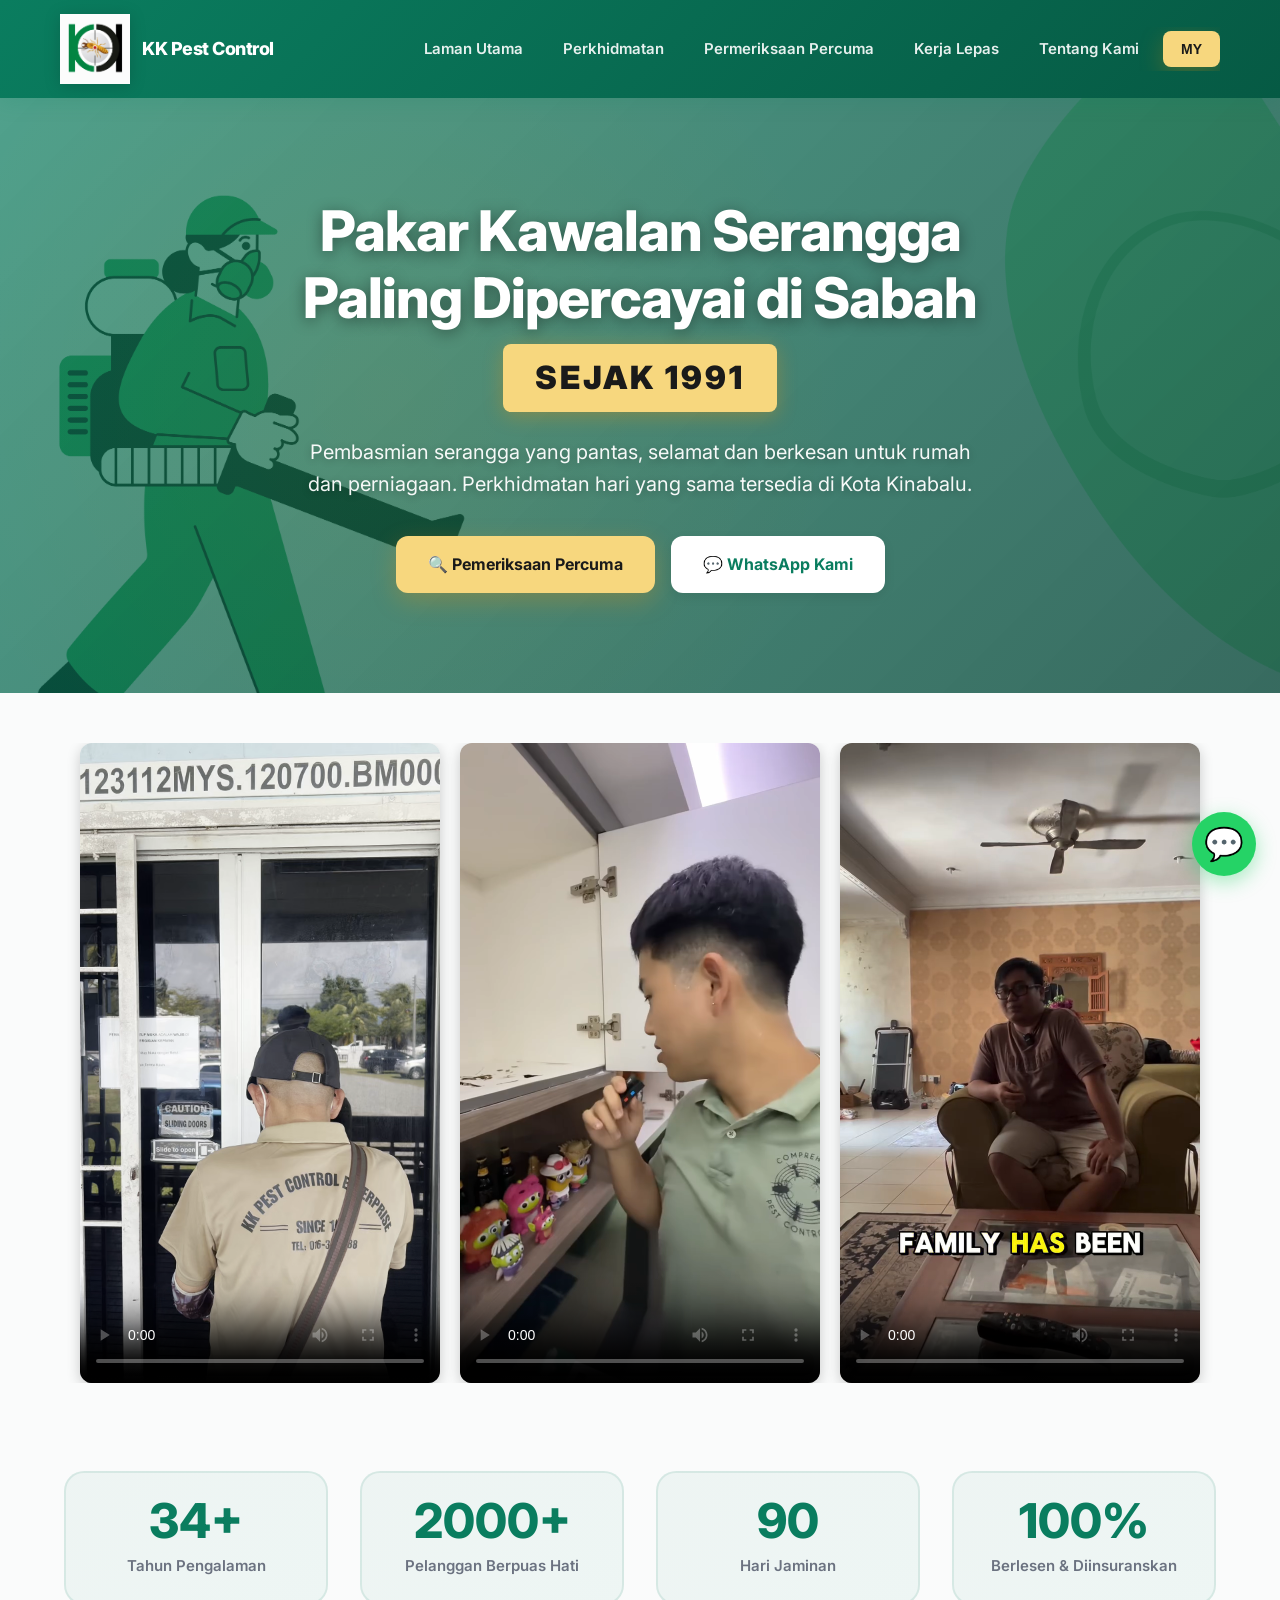
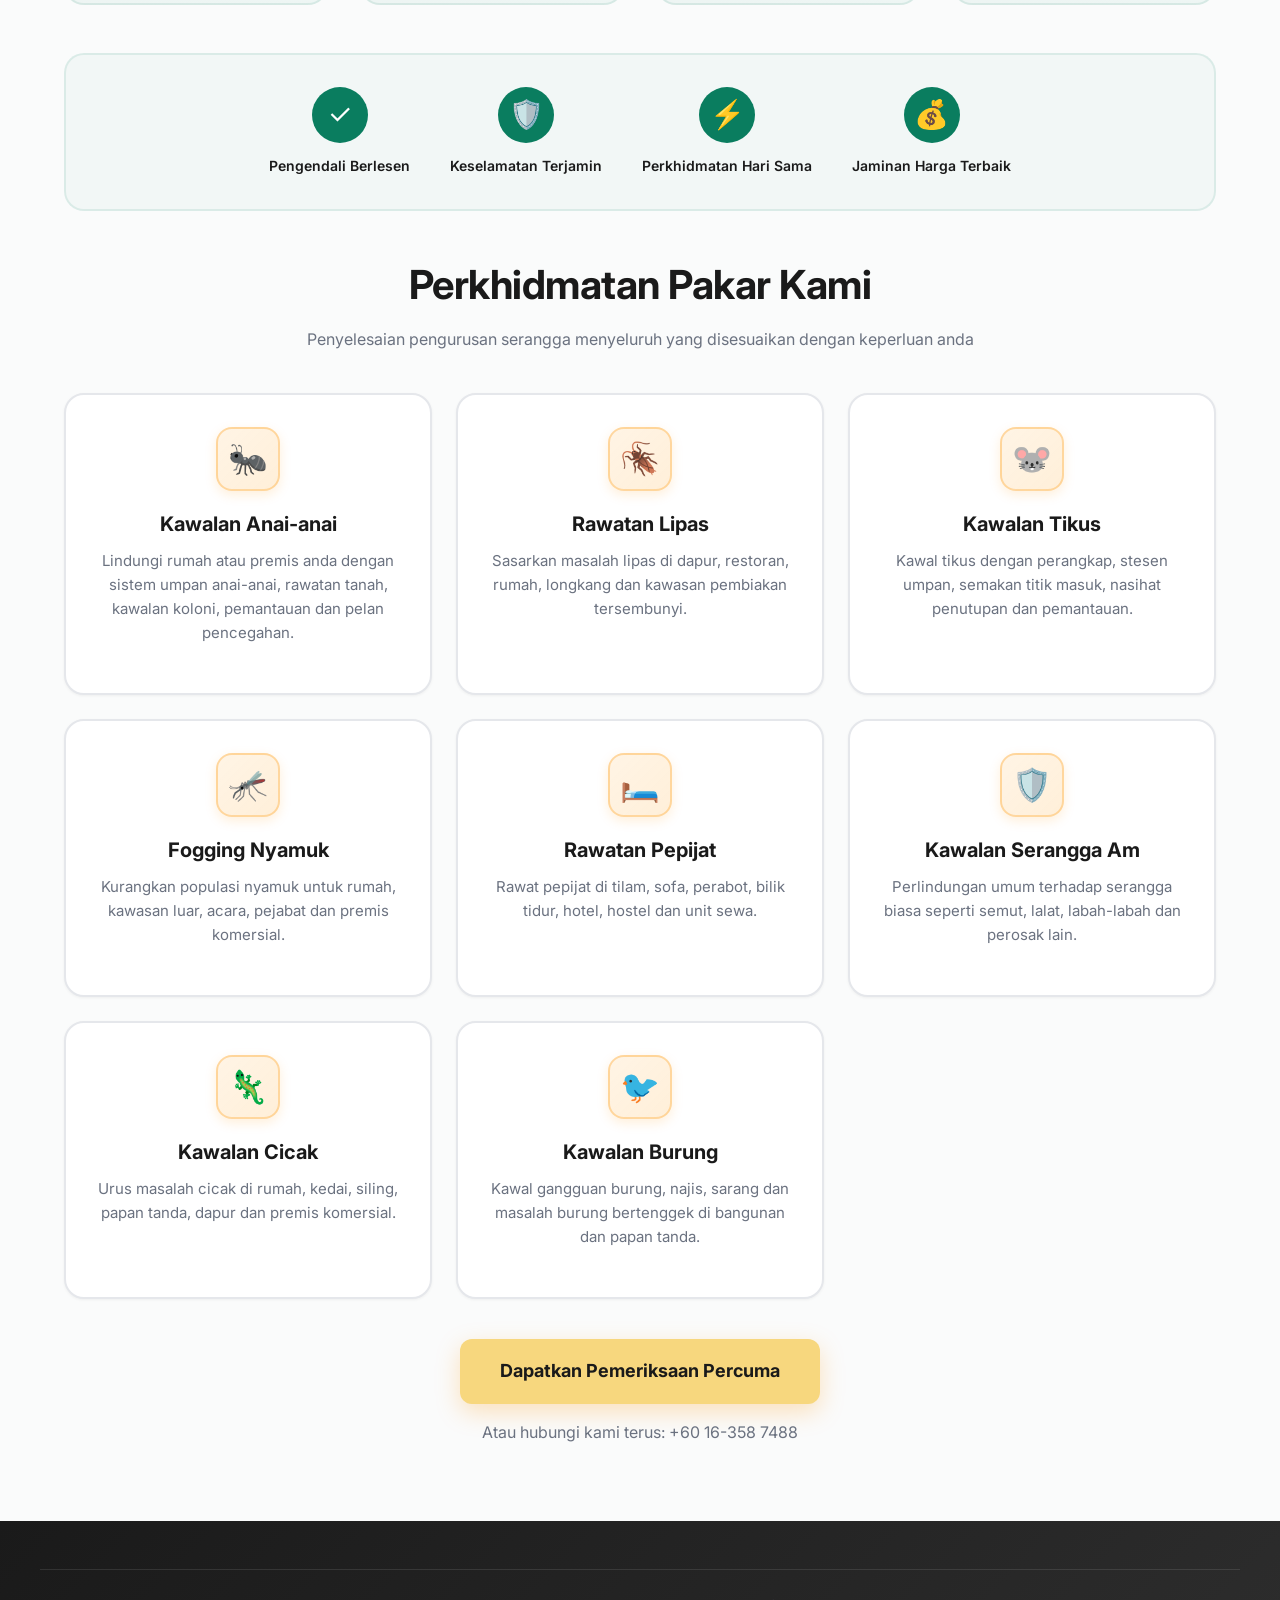
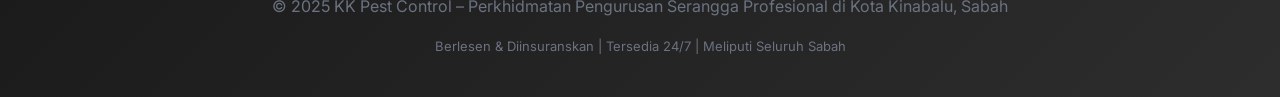
==== commit f0c99bc6: "Update wording" ====
--- a/index.html
+++ b/index.html
@@ -1381,8 +1381,8 @@
                 <a onclick="showPage('home'); closeMenu();" class="t" data-en="Home" data-my="Laman Utama">Home</a>
                 <a onclick="showPage('services'); closeMenu();" class="t" data-en="Services"
                     data-my="Perkhidmatan">Services</a>
-                <a onclick="showPage('questionnaire'); closeMenu();" class="t" data-en="Get Quote"
-                    data-my="Dapatkan Sebut Harga">Get Quote</a>
+                <a onclick="showPage('questionnaire'); closeMenu();" class="t" data-en="Free Inspection"
+                    data-my="Permeriksaan Percuma">Free Inspection</a>
                 <a onclick="showPage('pastjobs'); closeMenu();" class="t" data-en="Past Jobs" data-my="Kerja Lepas">Past
                     Jobs</a>
                 <a onclick="showPage('about'); closeMenu();" class="t" data-en="About" data-my="Tentang Kami">About</a>
@@ -1562,8 +1562,8 @@
             <div class="text-center mt-12">
                 <a class="btn btn-primary btn-lg" onclick="showPage('questionnaire')"
                     style="font-size: 18px; padding: 18px 40px;">
-                    <span class="t" data-en="🎯 Get Your Free Inspection Now"
-                        data-my="🎯 Dapatkan Pemeriksaan Percuma Anda Sekarang">🎯 Get Your Free Inspection Now</span>
+                    <span class="t" data-en="Get Free Inspection"
+                        data-my="Dapatkan Pemeriksaan Percuma">Get Your Free Inspection Now</span>
                 </a>
                 <p style="margin-top: 16px; color: var(--text-muted);" class="t"
                     data-en="Or call us directly: +60 16-358 7488" data-my="Atau hubungi kami terus: +60 16-358 7488">Or
@@ -2109,8 +2109,8 @@
         <div class="text-center mt-4">
             <a class="btn btn-primary btn-lg" onclick="showPage('questionnaire')"
                 style="font-size: 18px; padding: 18px 40px;">
-                <span class="t" data-en="🎯 Get Your Free Inspection Now"
-                    data-my="🎯 Dapatkan Pemeriksaan Percuma Anda Sekarang">🎯 Get Your Free Inspection Now</span>
+                <span class="t" data-en="Get Free Inspection"
+                    data-my="Dapatkan Pemeriksaan Percuma">Get Free Inspection</span>
             </a>
             <p style="margin-top: 16px; color: var(--text-muted);" class="t"
                 data-en="Or call us directly: +60 16-358 7488" data-my="Atau hubungi kami terus: +60 16-358 7488">Or
@@ -2347,8 +2347,7 @@
 
         <div style="text-align: center; margin-top: 40px;">
             <a class="btn btn-primary" onclick="showPage('questionnaire')">
-                <span class="t" data-en="📝 Get Your Free Quote" data-my="📝 Dapatkan Sebut Harga Percuma">📝 Get Your
-                    Free Quote</span>
+                <span class="t" data-en="Get Free Inspection" data-my="Dapatkan Pemeriksaan Percuma">Get Free Inspection</span>
             </a>
         </div>
     </section>
@@ -2433,9 +2432,8 @@
 
                 <button type="button" class="btn btn-primary" onclick="sendWhatsApp()"
                     style="display: flex; width: 100%; text-align: center; justify-content: center;">
-                    <span class="t" data-en="📱 Send Quote Request via WhatsApp"
-                        data-my="📱 Hantar Permintaan Sebut Harga via WhatsApp">📱 Send Quote Request via
-                        WhatsApp</span>
+                    <span class="t" data-en="💬 Send request via WhatsApp"
+                        data-my="💬 Hantar melalui WhatsApp">💬 Hantar melalui WhatsApp</span>
                 </button>
 
                 <p style="margin-top: 16px; color: var(--text-muted); text-align: center" class="t"
@@ -2541,7 +2539,7 @@
 
             <div class="mt-4 text-center">
                 <a class="btn btn-primary" onclick="showPage('questionnaire');">
-                    <span class="t" data-en="Get Started Today" data-my="Mulakan Hari Ini">Get Started Today</span>
+                    <span class="t" data-en="Get Free Inspection" data-my="Dapatkan Permeriksaan Percuma">Get Started Today</span>
                 </a>
             </div>
         </div>
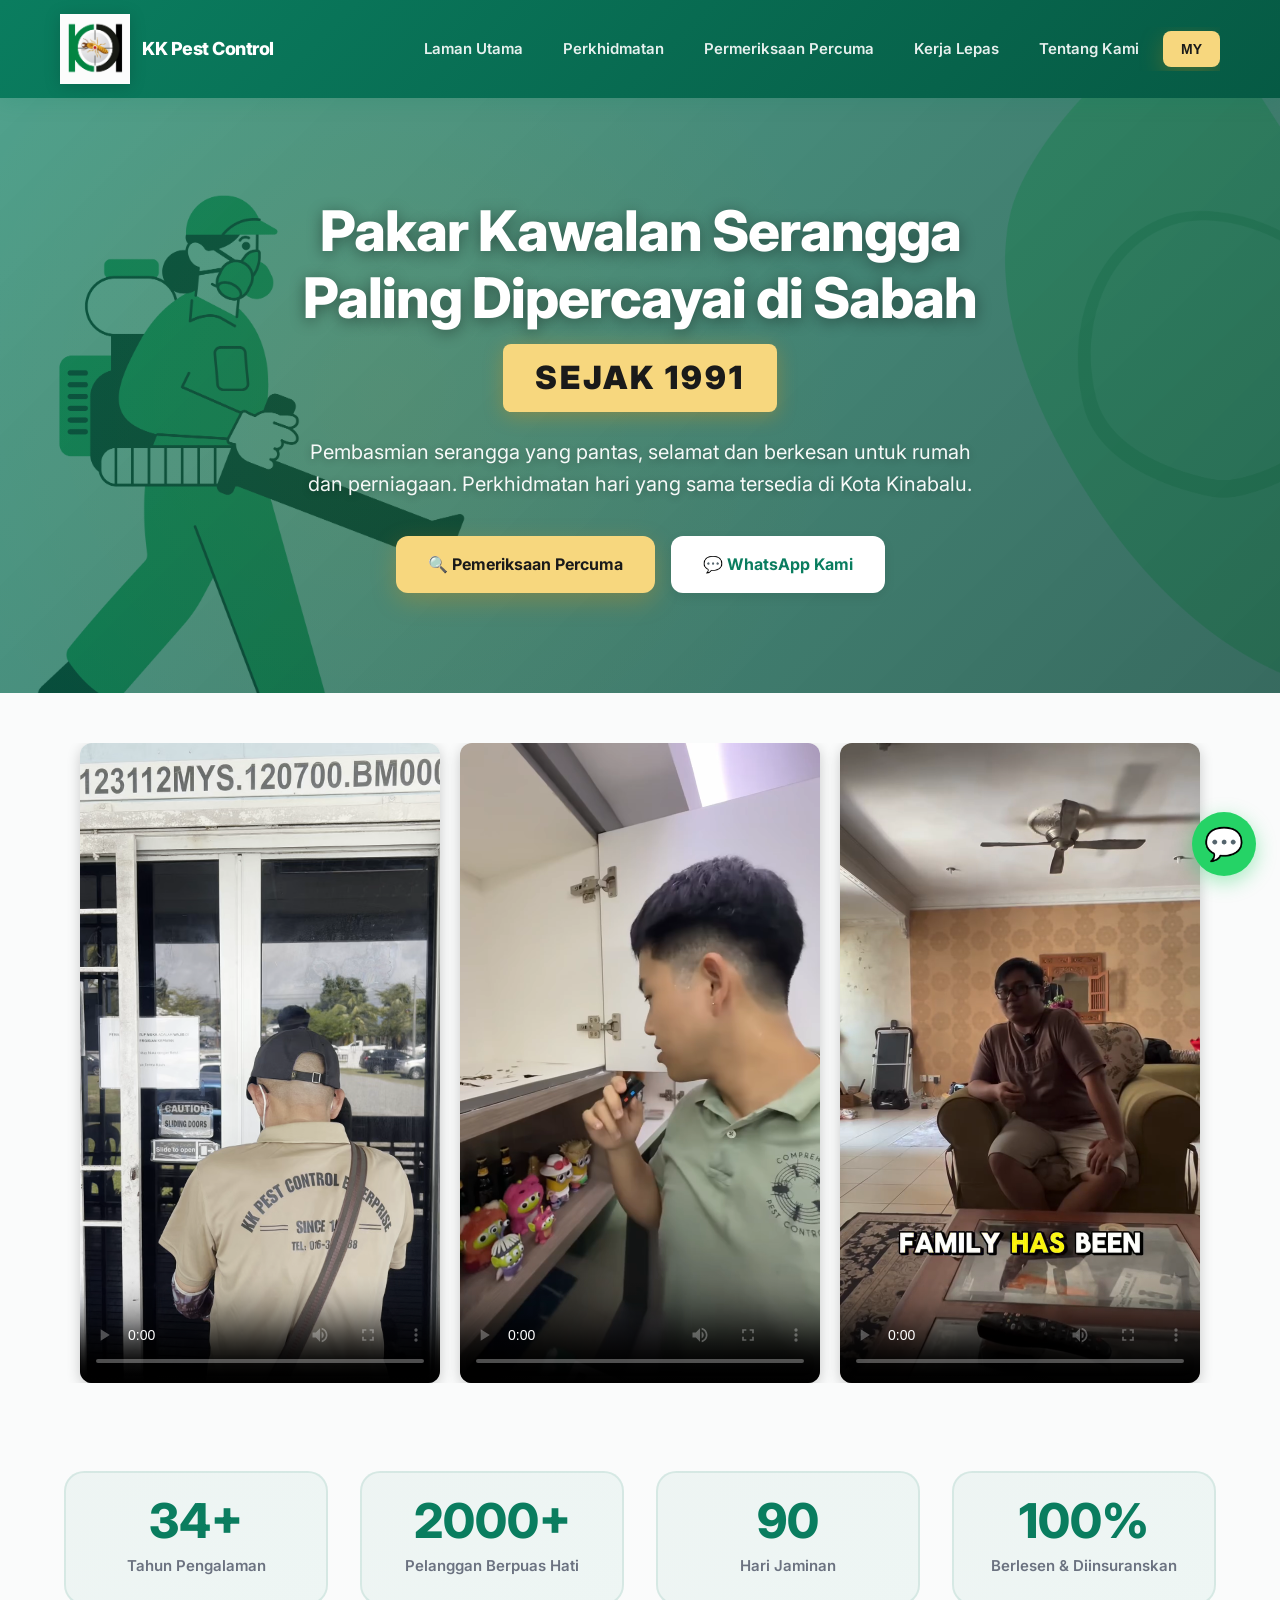
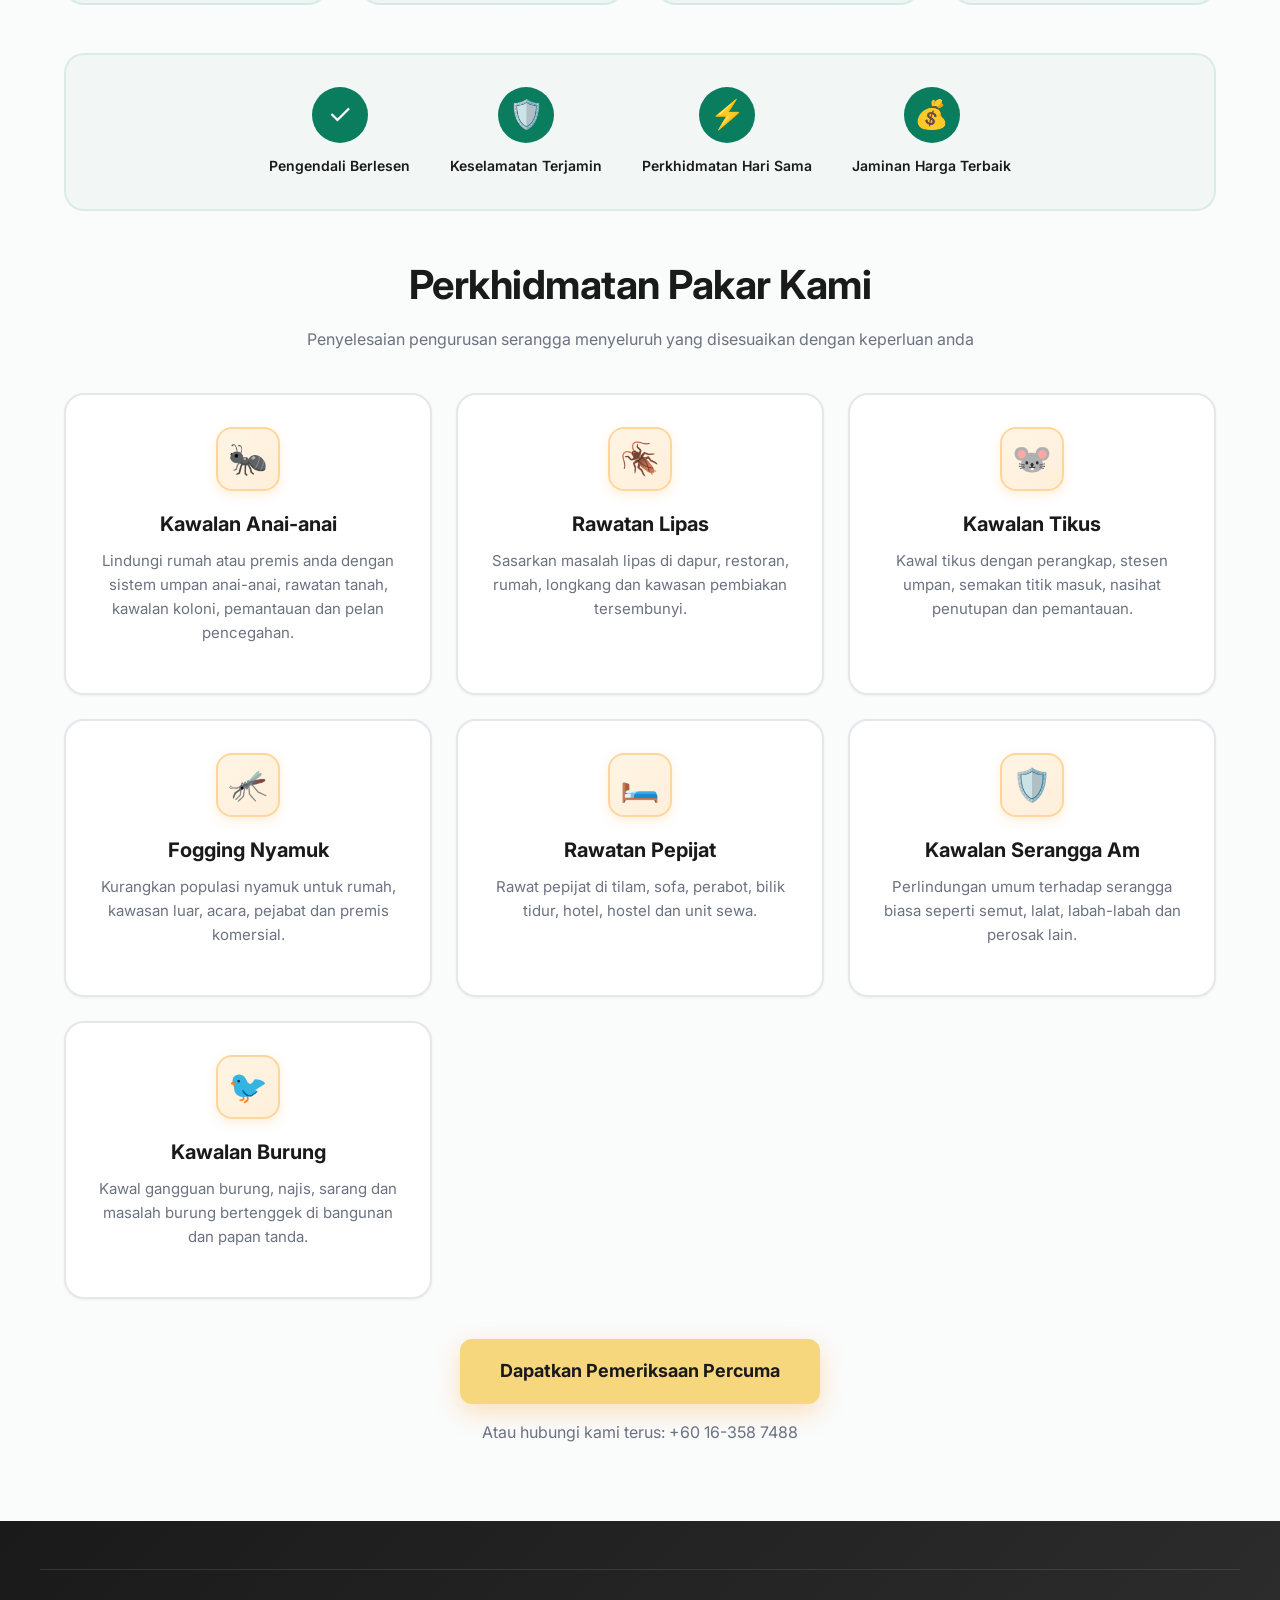
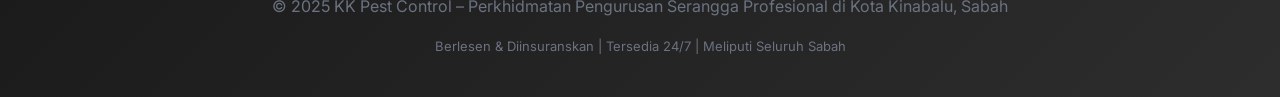
==== commit ca3d0258: "remove gecko service" ====
--- a/index.html
+++ b/index.html
@@ -18,7 +18,7 @@
 
     <!-- SEO -->
     <meta name="description"
-        content="KK Pest Control Kota Kinabalu – Professional termite control (anai-anai), cockroach treatment (lipas), rodent control (tikus), mosquito fogging (nyamuk), bed bug treatment (pepijat), general pest control, gecko control, and bird control in Sabah. Licensed pest control services since 1991. Fast response, affordable packages, experienced technicians. Serving Penampang, Putatan, Papar, Tuaran, Likas, Bundusan, Tanjung Aru. Perkhidmatan kawalan serangga profesional di Sabah - anai-anai, lipas, tikus, pepijat, nyamuk. Berlesen, murah, pantas.">
+        content="KK Pest Control Kota Kinabalu – Professional termite control (anai-anai), cockroach treatment (lipas), rodent control (tikus), mosquito fogging (nyamuk), bed bug treatment (pepijat), general pest control, and bird control in Sabah. Licensed pest control services since 1991. Fast response, affordable packages, experienced technicians. Serving Penampang, Putatan, Papar, Tuaran, Likas, Bundusan, Tanjung Aru. Perkhidmatan kawalan serangga profesional di Sabah - anai-anai, lipas, tikus, pepijat, nyamuk. Berlesen, murah, pantas.">
     <meta name="keywords"
         content="pest control kota kinabalu, pest control KK, pest control sabah, termite control kk, termite control sabah, anai anai kk, anai anai sabah, kawalan anai anai, cockroach control kk, lipas kk, rat control sabah, kawalan tikus, bed bug kk, pepijat kk, mosquito fogging kk, fogging nyamuk sabah, pest control penampang, pest control putatan, pest control papar, pest control tuaran, pest control likas, pest control bundusan, fumigation kk, kawalan serangga sabah, kawalan serangga kk, basmi anai anai, basmi lipas, basmi tikus, termite baiting, termite treatment, pest management sabah, commercial pest control kk, residential pest control sabah, restaurant pest control, office pest control kk, licensed pest control sabah, 24/7 pest control, emergency pest control kk, same day pest control, affordable pest control sabah, best pest control kk, professional pest control, eco friendly pest control, pet safe pest control sabah, kawalan perosak, syarikat kawalan serangga, perkhidmatan kawalan anai anai, rawatan anai anai, umpan anai anai, semburan lipas, perangkap tikus, fogging nyamuk, basmi pepijat, kawalan semut, exterminator kk, exterminator sabah, pest inspection kk, free pest inspection sabah, pest control price kk, pest control package sabah, termite inspection, termite prevention, cockroach extermination, rodent control, bedbug treatment, mosquito control, ant control, fly control, spider control, general pest control kk, integrated pest management sabah, IPM sabah, MPMA licensed, government approved pest control, kerja basmi anai anai, perkhidmatan fogging, syarikat pest control terbaik sabah">
     <meta name="author" content="KK Pest Control">
@@ -34,7 +34,7 @@
     <meta property="og:url" content="https://kkpestctrl.com">
     <meta property="og:title" content="KK Pest Control - Professional Pest Control Services Sabah | Kawalan Serangga">
     <meta property="og:description"
-        content="Licensed pest control services in Kota Kinabalu since 1991. Termite control, cockroach treatment, rodent control, mosquito fogging, bed bug treatment, general pest control, gecko control, and bird control. Fast response, affordable prices. Perkhidmatan kawalan serangga berlesen - anai-anai, lipas, tikus, pepijat, nyamuk.">
+        content="Licensed pest control services in Kota Kinabalu since 1991. Termite control, cockroach treatment, rodent control, mosquito fogging, bed bug treatment, general pest control, and bird control. Fast response, affordable prices. Perkhidmatan kawalan serangga berlesen - anai-anai, lipas, tikus, pepijat, nyamuk.">
     <meta property="og:image" content="/images/logo.png">
     <meta property="og:locale" content="en_MY">
     <meta property="og:locale:alternate" content="ms_MY">
@@ -44,7 +44,7 @@
     <meta property="twitter:url" content="https://kkpestctrl.com">
     <meta property="twitter:title" content="KK Pest Control - Professional Pest Control Services Sabah">
     <meta property="twitter:description"
-        content="Licensed pest control services in Kota Kinabalu. Termite, cockroach, rodent, mosquito, bed bug, general pest, gecko, and bird control. Fast response, affordable prices.">
+        content="Licensed pest control services in Kota Kinabalu. Termite, cockroach, rodent, mosquito, bed bug, general pest, and bird control. Fast response, affordable prices.">
     <meta property="twitter:image" content="./images/logo.jpeg">
 
     <!-- Additional SEO -->
@@ -1538,15 +1538,6 @@
                         Cockroach, ant, spider, silverfish, and crawling pest control for homes and businesses.
                     </p>
                 </div>
-                <div class="service-card" onclick="showService('gecko-control')" role="button" tabindex="0">
-                    <div class="service-icon">🦎</div>
-                    <h3 class="t" data-en="Gecko Control" data-my="Kawalan Cicak">Gecko Control</h3>
-                    <p class="t"
-                        data-en="Manage gecko issues around homes, shops, ceilings, signage, kitchens, and commercial premises."
-                        data-my="Urus masalah cicak di rumah, kedai, siling, papan tanda, dapur dan premis komersial.">
-                        Manage gecko issues around homes, shops, ceilings, signage, kitchens, and commercial premises.
-                    </p>
-                </div>
                 <div class="service-card" onclick="showService('bird-control')" role="button" tabindex="0">
                     <div class="service-icon">🐦</div>
                     <h3 class="t" data-en="Bird Control" data-my="Kawalan Burung">Bird Control</h3>
@@ -1996,60 +1987,6 @@
                         <p style="margin: 0; font-weight: 600;" class="t"
                             data-en="Covers cockroaches, ants, spiders, silverfish, and other common crawling pests."
                             data-my="Meliputi lipas, semut, labah-labah, silverfish dan serangga merayap biasa yang lain.">Covers cockroaches, ants, spiders, silverfish, and other common crawling pests.</p>
-                    </div>
-                </div>
-            </div>
-        </div>
-
-        <!-- Gecko Control -->
-        <div id="gecko-control" class="card fade-in service-detail-card">
-            <div class="service-detail-layout">
-                <div>
-                    <div class="service-image-wrap">
-                        <img class="service-detail-image" src="./images/services/gecko-control.jpg"
-                            alt="Gecko Control service image"
-                            onerror="this.style.display='none'; this.nextElementSibling.style.display='flex';">
-                        <div class="service-detail-image-placeholder">
-                            <span>🦎</span>
-                            <small>Replace image: ./images/services/gecko-control.jpg</small>
-                        </div>
-                    </div>
-                </div>
-                <div>
-                    <div style="display: flex; align-items: center; gap: 16px; margin-bottom: 20px;">
-                        <div class="service-icon" style="margin: 0;">🦎</div>
-                        <h3 class="t" data-en="Gecko Control" data-my="Kawalan Cicak"
-                            style="margin: 0; text-align: left;">Gecko Control</h3>
-                    </div>
-
-                    <p class="t"
-                        data-en="Manage gecko issues around homes, shops, ceilings, signage, kitchens, and commercial premises."
-                        data-my="Urus masalah cicak di rumah, kedai, siling, papan tanda, dapur dan premis komersial.">
-                        Manage gecko issues around homes, shops, ceilings, signage, kitchens, and commercial premises.
-                    </p>
-
-                    <h4 class="t" data-en="What We Do:" data-my="Apa Yang Kami Buat:"
-                        style="margin-top: 24px; color: var(--primary);">What We Do:</h4>
-                    <ul class="features-list">
-                        <li class="t" data-en="Inspection of hiding and entry areas"
-                            data-my="Pemeriksaan kawasan persembunyian dan titik masuk">Inspection of hiding and entry
-                            areas</li>
-                        <li class="t" data-en="Treatment around gecko activity zones"
-                            data-my="Rawatan di zon aktiviti cicak">Treatment around gecko activity zones</li>
-                        <li class="t" data-en="Dropping and nuisance reduction strategy"
-                            data-my="Strategi mengurangkan najis dan gangguan cicak">Dropping and nuisance reduction
-                            strategy</li>
-                        <li class="t" data-en="Prevention advice for food and light attractants"
-                            data-my="Nasihat pencegahan berkaitan makanan dan lampu">Prevention advice for food and
-                            light attractants</li>
-                    </ul>
-
-                    <div
-                        style="background: rgba(10, 125, 95, 0.05); padding: 20px; border-radius: 12px; margin-top: 24px;">
-                        <p style="margin: 0; font-weight: 600;" class="t"
-                            data-en="Helpful for restaurants, shoplots, homes, offices, and ceiling areas."
-                            data-my="Membantu untuk restoran, lot kedai, rumah, pejabat dan kawasan siling.">Helpful for
-                            restaurants, shoplots, homes, offices, and ceiling areas.</p>
                     </div>
                 </div>
             </div>
@@ -2377,7 +2314,6 @@
                         </option>
                         <option class="t" data-en="General Pest Control" data-my="Kawalan Serangga Am">General Pest
                             Control</option>
-                        <option class="t" data-en="Gecko Control" data-my="Kawalan Cicak">Gecko Control</option>
                         <option class="t" data-en="Bird Control" data-my="Kawalan Burung">Bird Control</option>
                     </select>
                 </div>
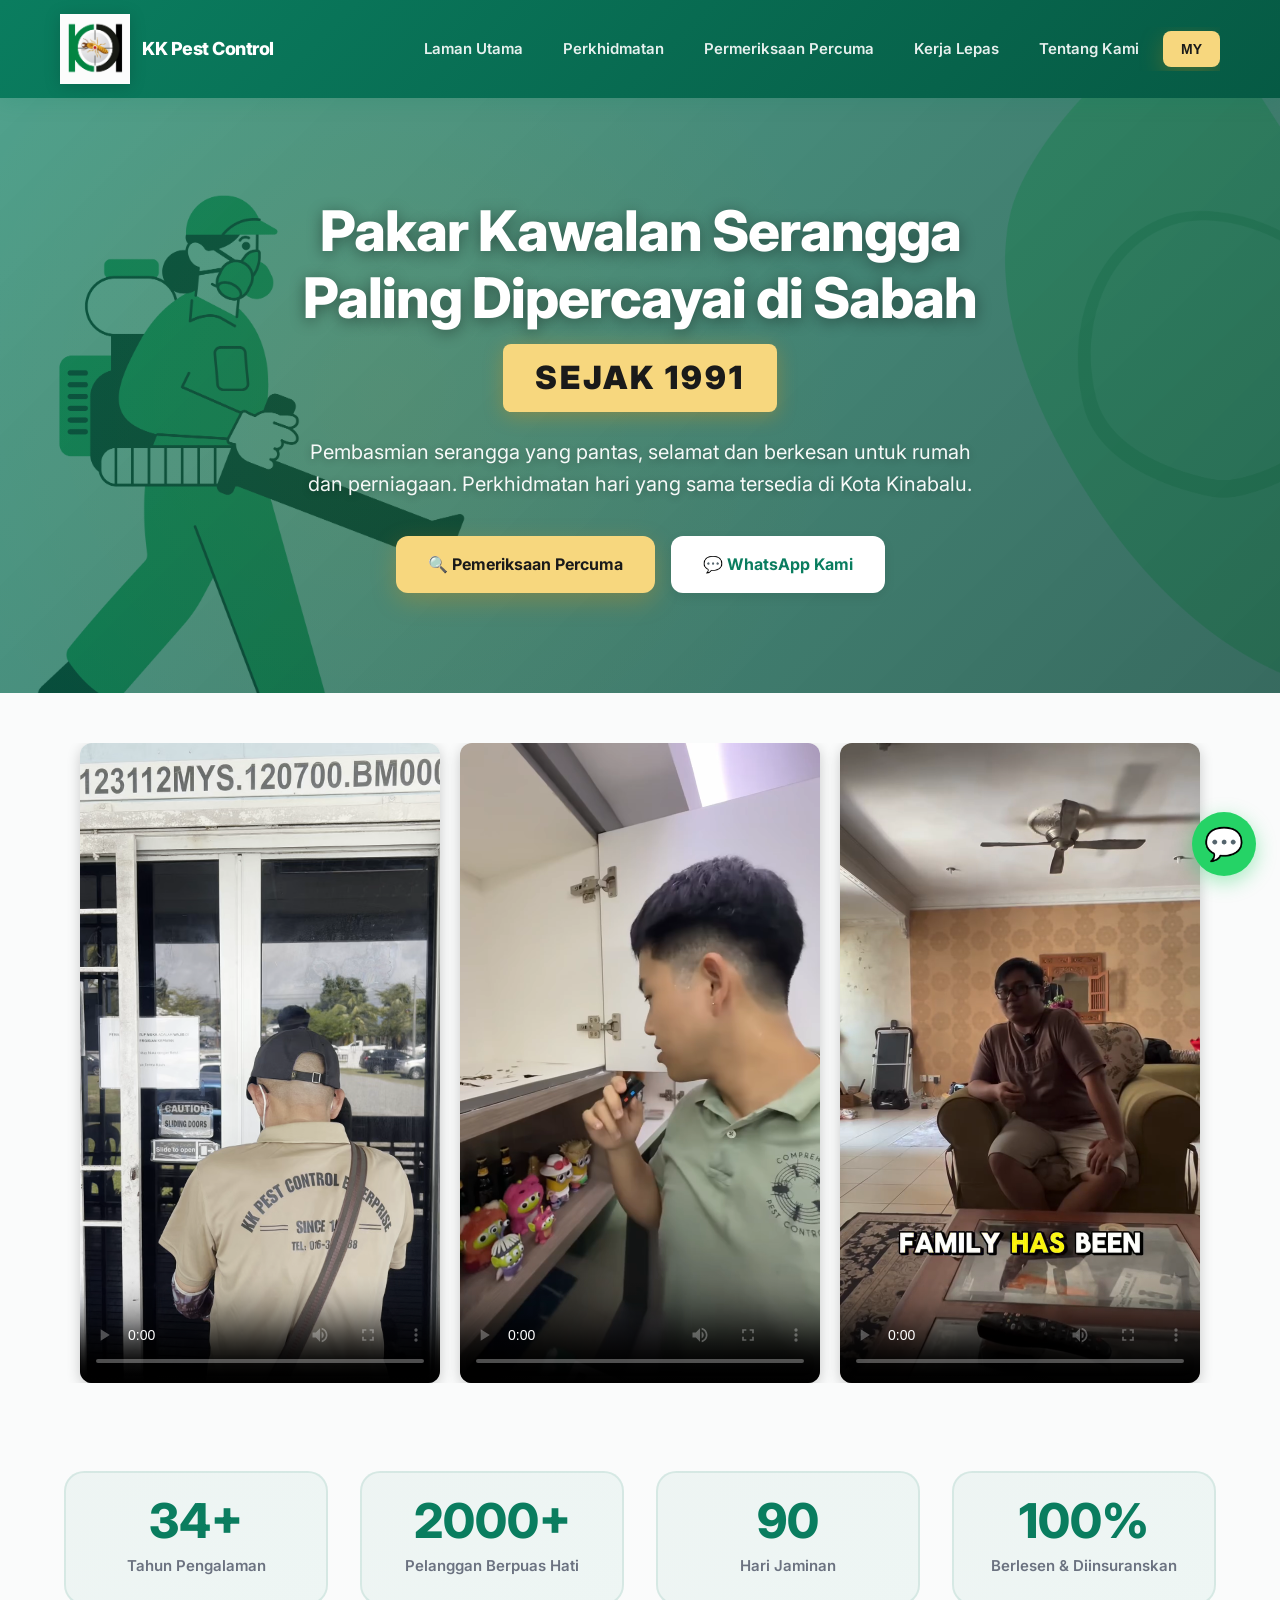
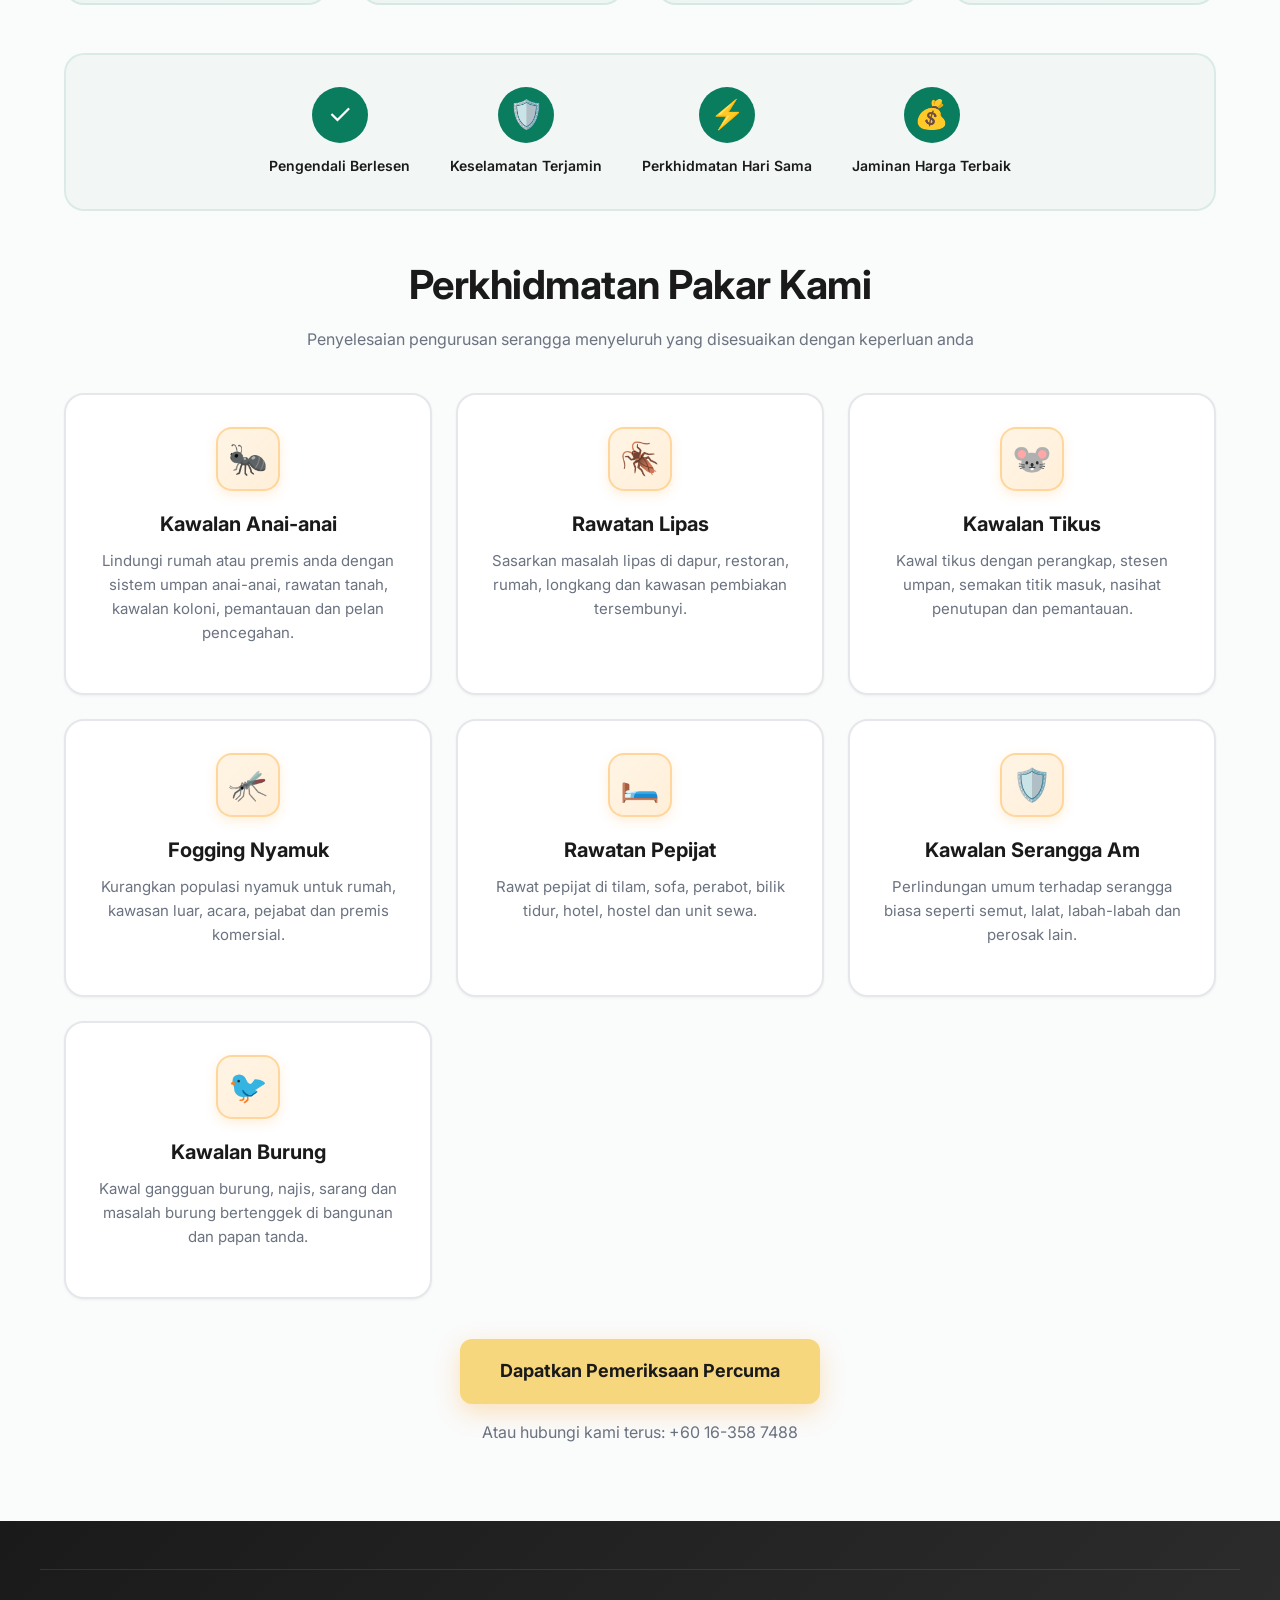
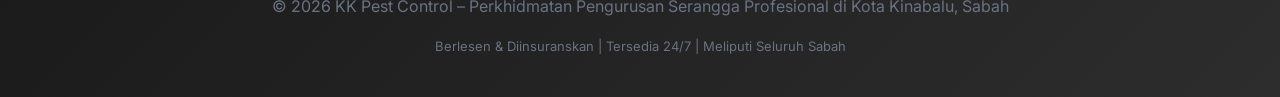
==== commit b41cf2a0: "add ga4" ====
--- a/index.html
+++ b/index.html
@@ -9,12 +9,13 @@
         function gtag() { dataLayer.push(arguments); }
         gtag('js', new Date());
         gtag('config', 'AW-18171589737');
+        gtag('config', 'G-P07L6XGL5R');
     </script>
 
     <meta charset="UTF-8" />
     <meta name="viewport" content="width=device-width, initial-scale=1.0" />
 
-    <title>KK Pest Control Kota Kinabalu | Termite & Pest Control Services Sabah | Kawalan Anai-Anai</title>
+    <title>KK Pest Control Kota Kinabalu | Termite &amp; Pest Control Services Sabah | Kawalan Anai-Anai</title>
 
     <!-- SEO -->
     <meta name="description"
@@ -1451,8 +1452,8 @@
                 </div>
                 <div class="stat-item">
                     <span class="stat-number">100%</span>
-                    <span class="stat-label t" data-en="Licensed & Insured" data-my="Berlesen & Diinsuranskan">Licensed
-                        & Insured</span>
+                    <span class="stat-label t" data-en="Licensed &amp; Insured" data-my="Berlesen &amp; Diinsuranskan">Licensed
+                        &amp; Insured</span>
                 </div>
             </div>
 
@@ -2058,8 +2059,8 @@
     <!-- PAST JOBS PAGE -->
     <section id="pastjobs" class="container hidden">
         <div class="text-center mb-4">
-            <h2 class="t" data-en="Our Clients & Testimonials" data-my="Pelanggan & Testimoni Kami">
-                Our Clients & Testimonials</h2>
+            <h2 class="t" data-en="Our Clients &amp; Testimonials" data-my="Pelanggan &amp; Testimoni Kami">
+                Our Clients &amp; Testimonials</h2>
             <p class="t"
                 data-en="A growing list of businesses and organizations served by KK Pest Control. Real testimonials and project photos can be added as they become available."
                 data-my="Senarai pelanggan perniagaan dan organisasi yang telah menerima servis KK Pest Control. Testimoni sebenar dan gambar kerja boleh ditambah apabila tersedia.">
@@ -2071,13 +2072,13 @@
 
             <div class="client-card fade-in">
                 <div class="client-logo-wrap">
-                    <img class="client-logo" src="./images/clients/client-aicha.png" alt="Ai-CHA Ice Cream & Tea logo"
+                    <img class="client-logo" src="./images/clients/client-aicha.png" alt="Ai-CHA Ice Cream &amp; Tea logo"
                         onerror="this.style.display='none'; this.nextElementSibling.style.display='flex';">
-                    <div class="client-logo-placeholder" style="display: none;">Logo placeholder<br>Ai-CHA Ice Cream &
+                    <div class="client-logo-placeholder" style="display: none;">Logo placeholder<br>Ai-CHA Ice Cream &amp;
                         Tea</div>
                 </div>
                 <div class="client-content">
-                    <h3>Ai-CHA Ice Cream & Tea</h3>
+                    <h3>Ai-CHA Ice Cream &amp; Tea</h3>
                     <p class="client-meta">
                         <strong class="t" data-en="Location: To be added" data-my="Lokasi: Akan ditambah">Location: To
                             be added</strong><br>
@@ -2305,16 +2306,16 @@
                         data-my="Apakah masalah serangga yang anda alami?">What pest problem are you
                         experiencing?</label>
                     <select id="pestType">
-                        <option class="t" data-en="Termite Control" data-my="Kawalan Anai-anai">Termite Control</option>
-                        <option class="t" data-en="Cockroach Treatment" data-my="Rawatan Lipas">Cockroach Treatment
+                        <option value="Termite Control" class="t" data-en="Termite Control" data-my="Kawalan Anai-anai">Termite Control</option>
+                        <option value="Cockroach Treatment" class="t" data-en="Cockroach Treatment" data-my="Rawatan Lipas">Cockroach Treatment
                         </option>
-                        <option class="t" data-en="Rodent Control" data-my="Kawalan Tikus">Rodent Control</option>
-                        <option class="t" data-en="Mosquito Fogging" data-my="Fogging Nyamuk">Mosquito Fogging</option>
-                        <option class="t" data-en="Bed Bug Treatment" data-my="Rawatan Pepijat">Bed Bug Treatment
+                        <option value="Rodent Control" class="t" data-en="Rodent Control" data-my="Kawalan Tikus">Rodent Control</option>
+                        <option value="Mosquito Fogging" class="t" data-en="Mosquito Fogging" data-my="Fogging Nyamuk">Mosquito Fogging</option>
+                        <option value="Bed Bug Treatment" class="t" data-en="Bed Bug Treatment" data-my="Rawatan Pepijat">Bed Bug Treatment
                         </option>
-                        <option class="t" data-en="General Pest Control" data-my="Kawalan Serangga Am">General Pest
+                        <option value="General Pest Control" class="t" data-en="General Pest Control" data-my="Kawalan Serangga Am">General Pest
                             Control</option>
-                        <option class="t" data-en="Bird Control" data-my="Kawalan Burung">Bird Control</option>
+                        <option value="Bird Control" class="t" data-en="Bird Control" data-my="Kawalan Burung">Bird Control</option>
                     </select>
                 </div>
 
@@ -2322,11 +2323,11 @@
                     <label class="t" data-en="How severe is the infestation?"
                         data-my="Berapa teruk serangan serangga?">How severe is the infestation?</label>
                     <select id="severity">
-                        <option class="t" data-en="Just noticed (1-2 pests)" data-my="Baru perasan (1-2 serangga)">Mild
+                        <option value="Mild" class="t" data-en="Just noticed (1-2 pests)" data-my="Baru perasan (1-2 serangga)">Mild
                         </option>
-                        <option class="t" data-en="Moderate (seeing daily)" data-my="Sederhana (nampak setiap hari)">
+                        <option value="Moderate" class="t" data-en="Moderate (seeing daily)" data-my="Sederhana (nampak setiap hari)">
                             Moderate</option>
-                        <option class="t" data-en="Severe (large numbers)" data-my="Teruk (bilangan besar)">Severe
+                        <option value="Severe" class="t" data-en="Severe (large numbers)" data-my="Teruk (bilangan besar)">Severe
                         </option>
                     </select>
                 </div>
@@ -2334,13 +2335,13 @@
                 <div class="form-group">
                     <label class="t" data-en="Property Type" data-my="Jenis Harta">Property Type</label>
                     <select id="propertyType">
-                        <option class="t" data-en="Residential Home" data-my="Rumah Kediaman">Residential Home</option>
-                        <option class="t" data-en="Apartment/Condo" data-my="Apartmen/Kondo">Apartment</option>
-                        <option class="t" data-en="Office" data-my="Pejabat">Office</option>
-                        <option class="t" data-en="Restaurant/F&B" data-my="Restoran/F&B">Restaurant</option>
-                        <option class="t" data-en="Retail Shop" data-my="Kedai Runcit">Retail Shop</option>
-                        <option class="t" data-en="Warehouse/Factory" data-my="Gudang/Kilang">Warehouse</option>
-                        <option class="t" data-en="Other" data-my="Lain">Other</option>
+                        <option value="Residential Home" class="t" data-en="Residential Home" data-my="Rumah Kediaman">Residential Home</option>
+                        <option value="Apartment" class="t" data-en="Apartment/Condo" data-my="Apartmen/Kondo">Apartment</option>
+                        <option value="Office" class="t" data-en="Office" data-my="Pejabat">Office</option>
+                        <option value="Restaurant" class="t" data-en="Restaurant/F&amp;B" data-my="Restoran/F&amp;B">Restaurant</option>
+                        <option value="Retail Shop" class="t" data-en="Retail Shop" data-my="Kedai Runcit">Retail Shop</option>
+                        <option value="Warehouse" class="t" data-en="Warehouse/Factory" data-my="Gudang/Kilang">Warehouse</option>
+                        <option value="Other" class="t" data-en="Other" data-my="Lain">Other</option>
                     </select>
                 </div>
 
@@ -2495,12 +2496,12 @@
             </div> -->
             <div class="copyright">
                 <p class="t"
-                    data-en="© 2025 KK Pest Control – Professional Pest Management Services in Kota Kinabalu, Sabah"
-                    data-my="© 2025 KK Pest Control – Perkhidmatan Pengurusan Serangga Profesional di Kota Kinabalu, Sabah">
-                    © 2025 KK Pest Control – Professional Pest Management Services in Kota Kinabalu, Sabah</p>
+                    data-en="© 2026 KK Pest Control – Professional Pest Management Services in Kota Kinabalu, Sabah"
+                    data-my="© 2026 KK Pest Control – Perkhidmatan Pengurusan Serangga Profesional di Kota Kinabalu, Sabah">
+                    © 2026 KK Pest Control – Professional Pest Management Services in Kota Kinabalu, Sabah</p>
                 <p style="margin-top: 8px; font-size: 13px;">
-                    <span class="t" data-en="Licensed & Insured | Available 24/7 | Serving All Sabah"
-                        data-my="Berlesen & Diinsuranskan | Tersedia 24/7 | Meliputi Seluruh Sabah">Licensed & Insured |
+                    <span class="t" data-en="Licensed &amp; Insured | Available 24/7 | Serving All Sabah"
+                        data-my="Berlesen &amp; Diinsuranskan | Tersedia 24/7 | Meliputi Seluruh Sabah">Licensed &amp; Insured |
                         Available 24/7 | Serving All Sabah</span>
                 </p>
             </div>
@@ -2723,7 +2724,7 @@
 
             // Track conversion and open WhatsApp
             const encodedMessage = encodeURIComponent(message);
-            openWhatsApp(`https://wa.me/${WHATSAPP_NUMBER}?text=${encodedMessage}`);
+            openWhatsApp(`https://wa.me/${WHATSAPP_NUMBER}?text=${encodedMessage}`, LEAD_VALUES[pestType]);
         }
 
 
@@ -2815,18 +2816,44 @@
     </script>
 
     <script>
-        function gtag_report_conversion() {
+        // ---------------------------------------------------------------
+        // CONVERSION VALUES (MYR)
+        // Expected value of ONE WhatsApp lead for each service:
+        //     average job value  ×  % of chats that become paying jobs
+        // These are estimates — replace with real numbers from the business.
+        // ---------------------------------------------------------------
+        const LEAD_VALUES = {
+            'Termite Control': 400,
+            'Bed Bug Treatment': 200,
+            'Bird Control': 250,
+            'Rodent Control': 150,
+            'Cockroach Treatment': 120,
+            'General Pest Control': 120,
+            'Mosquito Fogging': 100
+        };
+
+        // Used by the float button / hero CTA, where the service is unknown.
+        const DEFAULT_LEAD_VALUE = 150;
+
+        function gtag_report_conversion(leadValue) {
+            const value = typeof leadValue === 'number' ? leadValue : DEFAULT_LEAD_VALUE;
+
             if (typeof gtag === 'function') {
                 gtag('event', 'conversion', {
                     'send_to': 'AW-18171589737/3-M9CISs-rocEOno8dhD',
-                    'value': 1.0,
+                    'value': value,
                     'currency': 'MYR'
                 });
-            }
-        }
-
-        function openWhatsApp(url) {
-            gtag_report_conversion();
+                gtag('event', 'whatsapp_click', {
+                    'send_to': 'G-P07L6XGL5R',
+                    'value': value,
+                    'currency': 'MYR'
+                });
+            }
+        }
+
+        function openWhatsApp(url, leadValue) {
+            gtag_report_conversion(leadValue);
             window.open(url, '_blank');
         }
     </script>
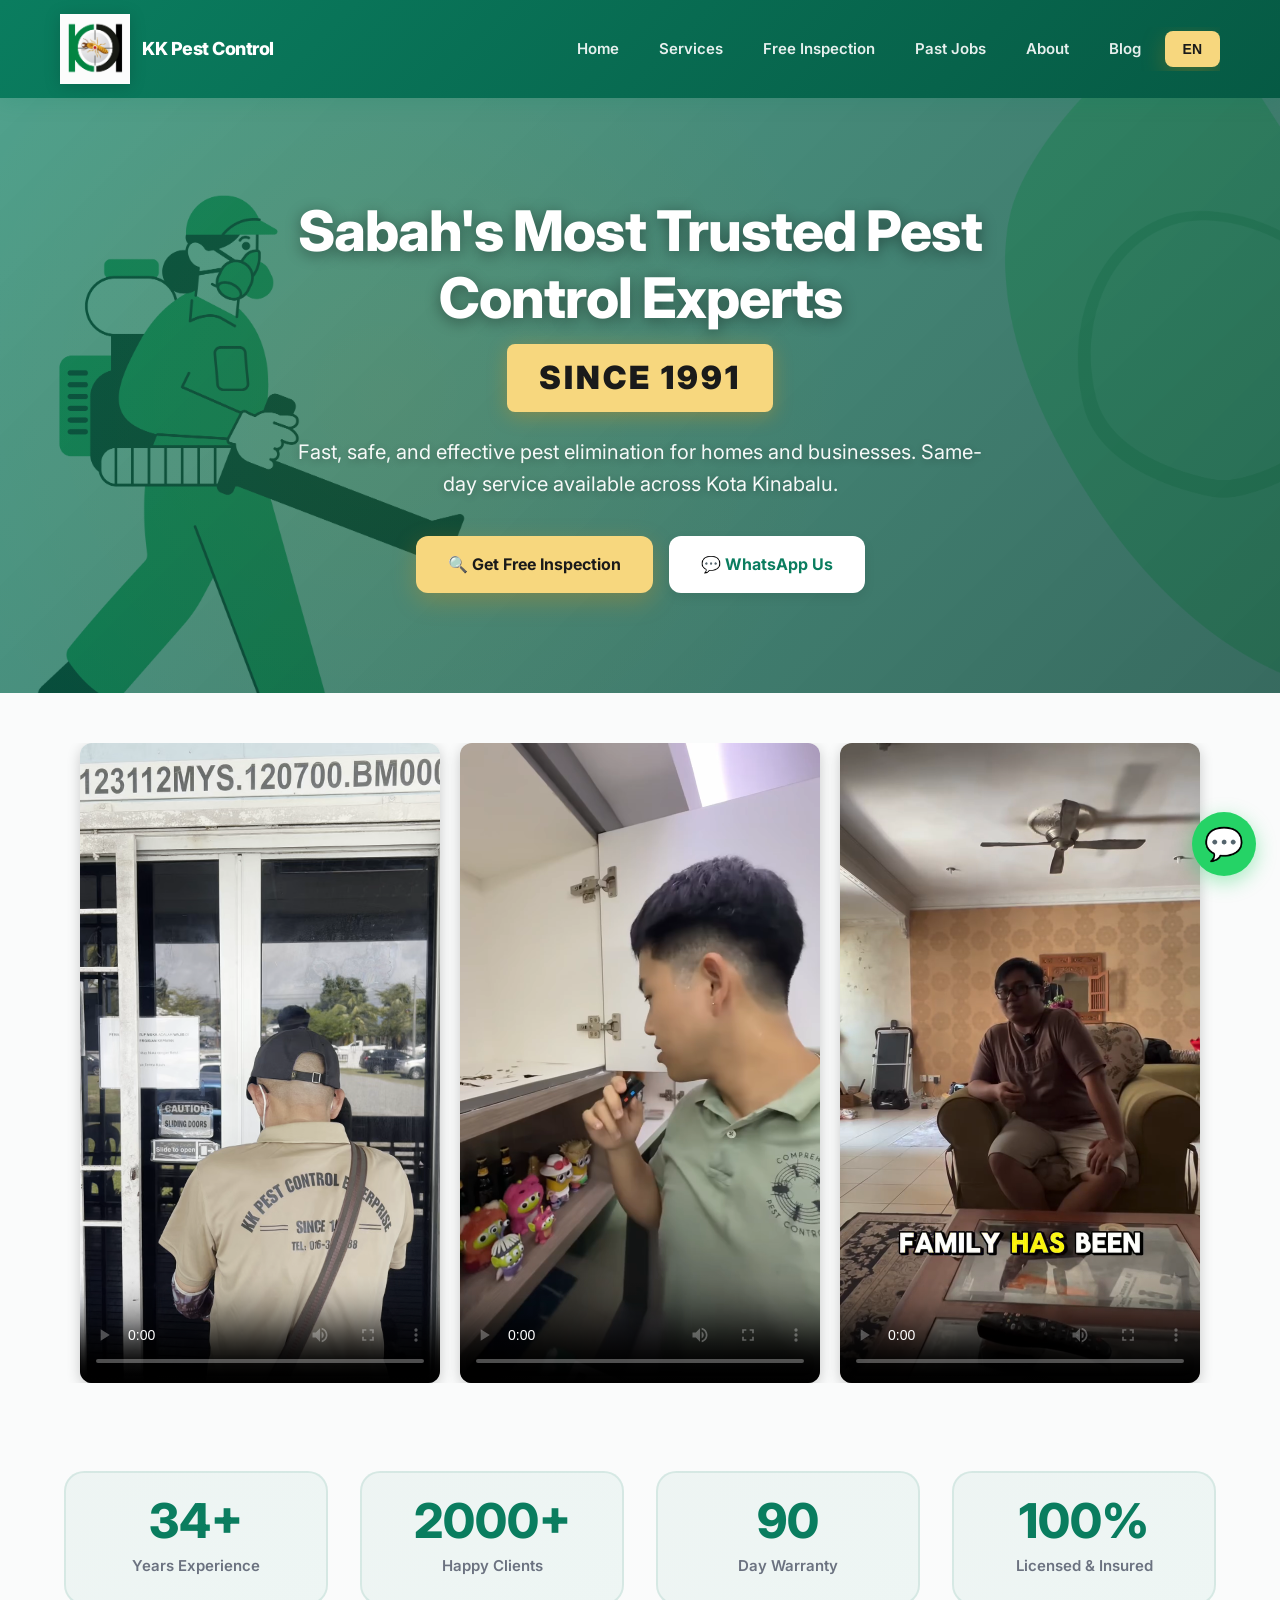
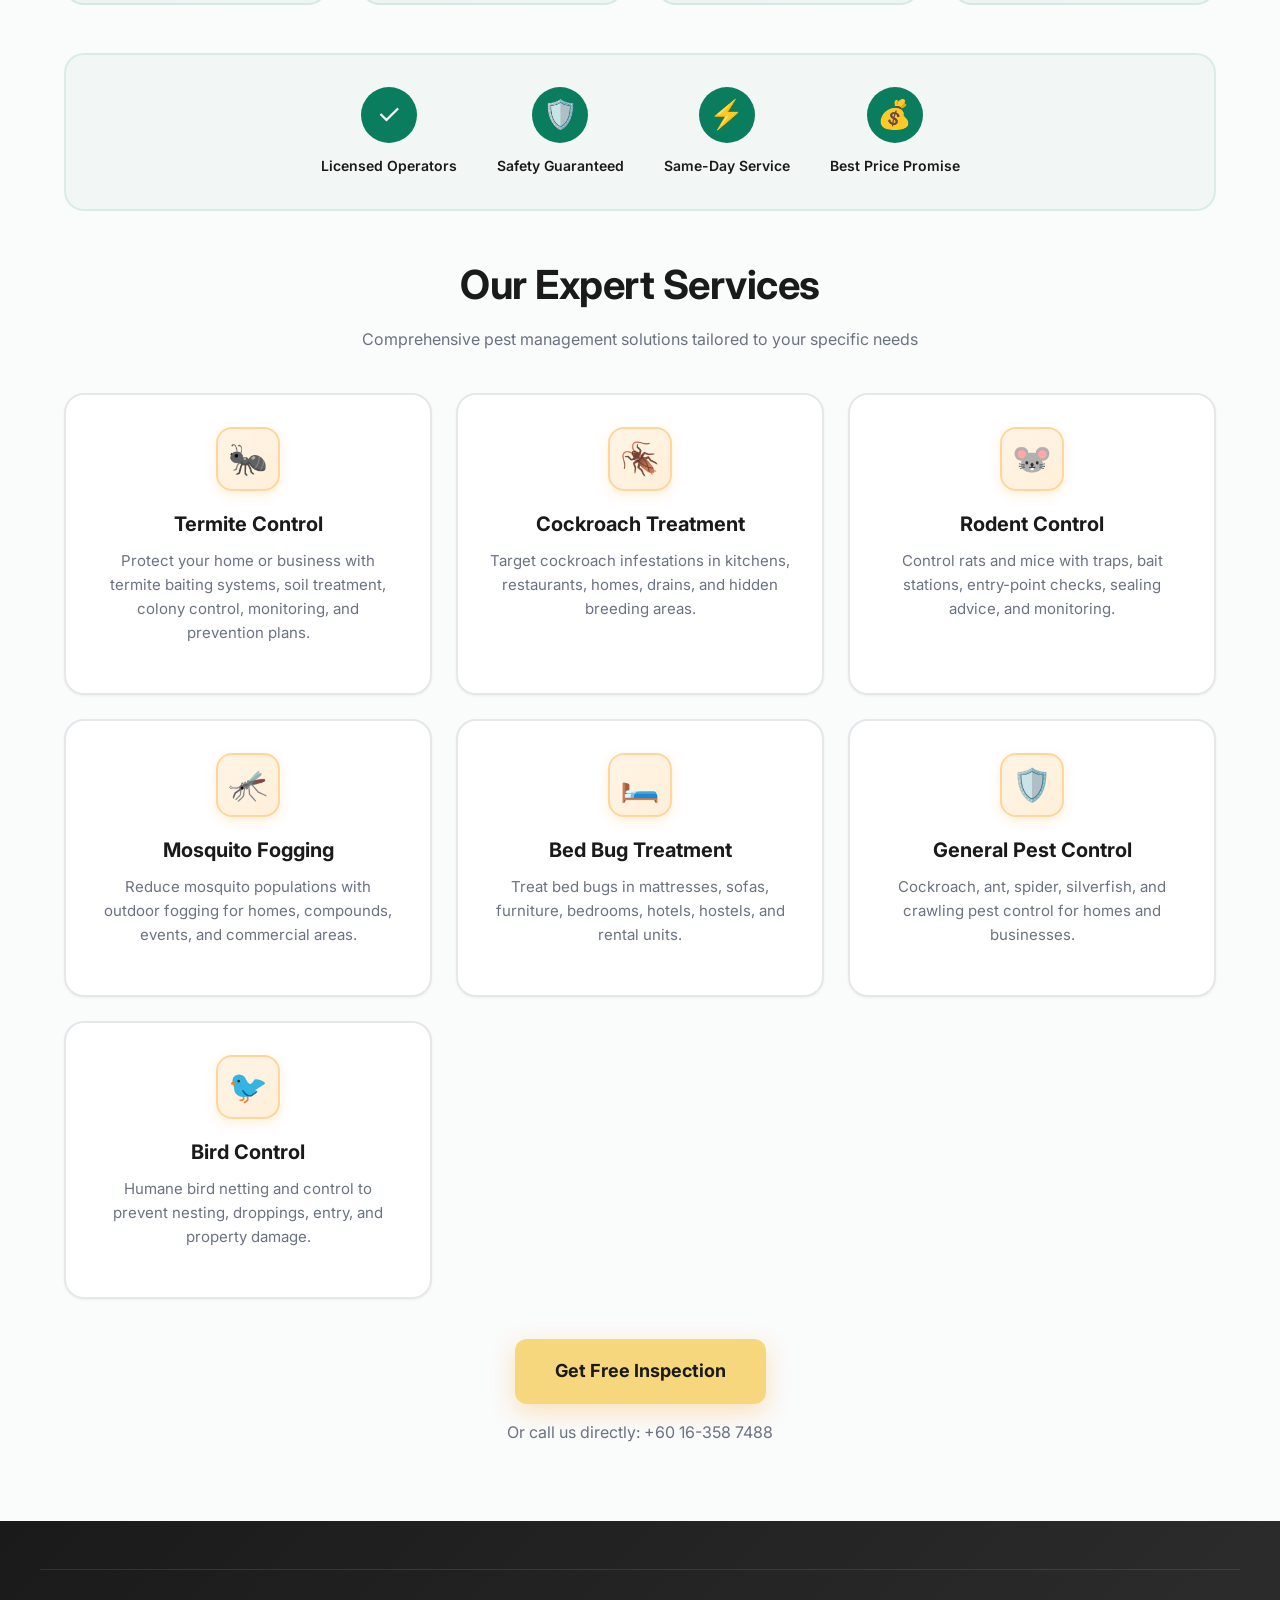
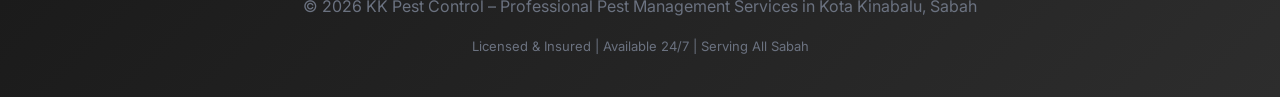
==== commit a9a1ec96: "blog" ====
--- a/index.html
+++ b/index.html
@@ -10,6 +10,7 @@
         gtag('js', new Date());
         gtag('config', 'AW-18171589737');
         gtag('config', 'G-P07L6XGL5R');
+        gtag('config', 'G-FW1VK1QK3N');
     </script>
 
     <meta charset="UTF-8" />
@@ -36,7 +37,7 @@
     <meta property="og:title" content="KK Pest Control - Professional Pest Control Services Sabah | Kawalan Serangga">
     <meta property="og:description"
         content="Licensed pest control services in Kota Kinabalu since 1991. Termite control, cockroach treatment, rodent control, mosquito fogging, bed bug treatment, general pest control, and bird control. Fast response, affordable prices. Perkhidmatan kawalan serangga berlesen - anai-anai, lipas, tikus, pepijat, nyamuk.">
-    <meta property="og:image" content="/images/logo.png">
+    <meta property="og:image" content="https://kkpestctrl.com/images/logo.png">
     <meta property="og:locale" content="en_MY">
     <meta property="og:locale:alternate" content="ms_MY">
 
@@ -55,1303 +56,56 @@
 
     <link href="https://fonts.googleapis.com/css2?family=Inter:wght@400;500;600;700;800&display=swap" rel="stylesheet">
 
-    <style>
-        /* MODERN COLOR SYSTEM */
-        :root {
-            --primary: #0a7d5f;
-            --primary-dark: #065a44;
-            --primary-light: #0d9974;
-            --accent: #f7d77e;
-            --accent-hover: #ffaa33;
-            --bg-main: #fafbfb;
-            --bg-card: #ffffff;
-            --text-dark: #1a1a1a;
-            --text-muted: #6b7280;
-            --border: #e5e7eb;
-            --shadow-sm: 0 1px 3px rgba(0, 0, 0, 0.05);
-            --shadow-md: 0 4px 12px rgba(0, 0, 0, 0.08);
-            --shadow-lg: 0 10px 40px rgba(0, 0, 0, 0.12);
-            --shadow-accent: 0 8px 24px rgba(255, 149, 0, 0.25);
-            --radius-sm: 8px;
-            --radius-md: 12px;
-            --radius-lg: 20px;
-            --transition: all 0.3s cubic-bezier(0.4, 0, 0.2, 1);
-        }
-
-        /* GLOBAL RESET & BASE */
-        * {
-            margin: 0;
-            padding: 0;
-            box-sizing: border-box;
-        }
-
-        body {
-            font-family: 'Inter', -apple-system, BlinkMacSystemFont, 'Segoe UI', sans-serif;
-            background: var(--bg-main);
-            color: var(--text-dark);
-            line-height: 1.6;
-            -webkit-font-smoothing: antialiased;
-            display: flex;
-            flex-direction: column;
-            min-height: 100vh;
-        }
-
-        /* HEADER WITH GLASS EFFECT */
-        header {
-            background: linear-gradient(135deg, var(--primary) 0%, var(--primary-dark) 100%);
-            padding: 14px 0;
-            position: sticky;
-            top: 0;
-            z-index: 100;
-            box-shadow: 0 4px 20px rgba(10, 125, 95, 0.15);
-            backdrop-filter: blur(10px);
-        }
-
-        .header-content {
-            max-width: 1200px;
-            margin: 0 auto;
-            padding: 0 20px;
-            display: flex;
-            justify-content: space-between;
-            align-items: center;
-            gap: 16px;
-        }
-
-        .logo-section {
-            display: flex;
-            align-items: center;
-            gap: 12px;
-            flex-shrink: 0;
-        }
-
-        .logo {
-            width: 70px;
-            height: auto;
-            filter: drop-shadow(0 2px 8px rgba(0, 0, 0, 0.15));
-            transition: var(--transition);
-        }
-
-        .logo:hover {
-            transform: scale(1.05);
-        }
-
-        .brand-text {
-            color: white;
-            font-size: 18px;
-            font-weight: 800;
-            letter-spacing: -0.5px;
-            white-space: nowrap;
-        }
-
-        /* Mobile Menu Toggle */
-        .menu-toggle {
-            display: none;
-            background: none;
-            border: none;
-            color: white;
-            font-size: 28px;
-            cursor: pointer;
-            padding: 8px;
-            z-index: 101;
-        }
-
-        nav {
-            display: flex;
-            gap: 8px;
-            align-items: center;
-        }
-
-        nav a {
-            color: rgba(255, 255, 255, 0.9);
-            text-decoration: none;
-            font-weight: 600;
-            font-size: 15px;
-            padding: 10px 16px;
-            border-radius: var(--radius-sm);
-            transition: var(--transition);
-            cursor: pointer;
-            white-space: nowrap;
-        }
-
-        nav a:hover {
-            background: rgba(255, 255, 255, 0.15);
-            color: white;
-        }
-
-        .lang-toggle {
-            background: var(--accent);
-            color: var(--text-dark);
-            padding: 10px 18px;
-            border-radius: var(--radius-sm);
-            font-weight: 700;
-            font-size: 14px;
-            cursor: pointer;
-            transition: var(--transition);
-            box-shadow: var(--shadow-accent);
-            border: none;
-            white-space: nowrap;
-        }
-
-        .lang-toggle:hover {
-            background: var(--accent-hover);
-            transform: translateY(-2px);
-            box-shadow: 0 12px 28px rgba(255, 149, 0, 0.3);
-        }
-
-        /* HERO SECTION */
-        .hero {
-            /* EASILY CHANGE BACKGROUND IMAGE HERE - replace the URL below */
-            background: linear-gradient(135deg, rgba(10, 125, 95, 0.7) 0%, rgba(8, 72, 58, 0.8) 100%),
-                url('./images/banner.png') center/cover;
-            padding: 100px 24px;
-            text-align: center;
-            position: relative;
-            overflow: hidden;
-        }
-
-        .hero::before {
-            content: '';
-            position: absolute;
-            top: 0;
-            left: 0;
-            right: 0;
-            bottom: 0;
-            background: radial-gradient(circle at 30% 50%, rgba(255, 149, 0, 0.1), transparent 50%);
-            opacity: 0.6;
-        }
-
-        .hero-content {
-            max-width: 800px;
-            margin: 0 auto;
-            position: relative;
-            z-index: 1;
-        }
-
-        .hero h1 {
-            font-size: clamp(32px, 5vw, 56px);
-            font-weight: 800;
-            line-height: 1.2;
-            margin-bottom: 12px;
-            letter-spacing: -1px;
-            color: white;
-            text-shadow: 0 3px 15px rgba(0, 0, 0, 0.4);
-        }
-
-        .hero-subtitle {
-            font-size: clamp(20px, 3vw, 32px);
-            font-weight: 900;
-            letter-spacing: 3px;
-            color: #1a1a1a;
-            background: var(--accent);
-            display: inline-block;
-            padding: 8px 32px;
-            border-radius: var(--radius-sm);
-            margin-bottom: 24px;
-            box-shadow: 0 4px 20px rgba(255, 149, 0, 0.3);
-            text-shadow: none;
-        }
-
-        .hero p {
-            font-size: clamp(16px, 2vw, 20px);
-            opacity: 0.95;
-            margin-bottom: 36px;
-            max-width: 700px;
-            margin-left: auto;
-            margin-right: auto;
-            color: white;
-            text-shadow: 0 2px 10px rgba(0, 0, 0, 0.3);
-        }
-
-        .cta-group {
-            display: flex;
-            gap: 16px;
-            justify-content: center;
-            flex-wrap: wrap;
-        }
-
-        /* BUTTONS */
-        .btn {
-            display: inline-flex;
-            align-items: center;
-            gap: 8px;
-            padding: 16px 32px;
-            border-radius: var(--radius-md);
-            font-weight: 700;
-            font-size: 16px;
-            text-decoration: none;
-            transition: var(--transition);
-            cursor: pointer;
-            border: none;
-            font-family: inherit;
-        }
-
-        .btn-primary {
-            background: var(--accent);
-            color: var(--text-dark);
-            box-shadow: var(--shadow-accent);
-        }
-
-        .btn-primary:hover {
-            background: var(--accent-hover);
-            transform: translateY(-3px);
-            box-shadow: 0 14px 32px rgba(255, 149, 0, 0.35);
-        }
-
-        .btn-secondary {
-            background: white;
-            color: var(--primary);
-            box-shadow: var(--shadow-md);
-        }
-
-        .btn-secondary:hover {
-            background: #f9fafb;
-            transform: translateY(-3px);
-            box-shadow: var(--shadow-lg);
-        }
-
-        /* CONTAINER */
-        .container {
-            max-width: 1200px;
-            margin: 0 auto;
-            padding: 60px 24px;
-            flex: 1;
-        }
-
-        /* CARDS */
-        .card {
-            background: var(--bg-card);
-            padding: 40px;
-            border-radius: var(--radius-lg);
-            box-shadow: var(--shadow-md);
-            margin-bottom: 32px;
-            border: 1px solid var(--border);
-            transition: var(--transition);
-        }
-
-        .card:hover {
-            box-shadow: var(--shadow-lg);
-            transform: translateY(-4px);
-        }
-
-        /* SERVICES GRID */
-        .services-grid {
-            display: grid;
-            grid-template-columns: repeat(auto-fit, minmax(280px, 1fr));
-            gap: 24px;
-            margin: 40px 0;
-        }
-
-        .service-card {
-            background: var(--bg-card);
-            padding: 32px;
-            border-radius: var(--radius-lg);
-            box-shadow: var(--shadow-sm);
-            border: 2px solid var(--border);
-            transition: var(--transition);
-            text-align: center;
-            cursor: pointer;
-        }
-
-        .service-card:hover {
-            border-color: var(--primary);
-            box-shadow: var(--shadow-lg);
-            transform: translateY(-6px);
-        }
-
-        .service-detail-card,
-        .service-group-intro {
-            scroll-margin-top: 110px;
-        }
-
-        .service-scroll-highlight {
-            border-color: var(--primary) !important;
-            box-shadow: 0 0 0 4px rgba(10, 125, 95, 0.12), var(--shadow-lg) !important;
-        }
-
-        .service-icon {
-            width: 64px;
-            height: 64px;
-            background: linear-gradient(135deg, rgba(255, 149, 0, 0.1), rgba(255, 149, 0, 0.15));
-            border: 2px solid rgba(255, 149, 0, 0.3);
-            border-radius: 16px;
-            display: flex;
-            align-items: center;
-            justify-content: center;
-            margin: 0 auto 20px;
-            font-size: 32px;
-            box-shadow: 0 4px 12px rgba(255, 149, 0, 0.15);
-        }
-
-        .service-card h3 {
-            color: var(--text-dark);
-            font-size: 20px;
-            font-weight: 700;
-            margin-bottom: 12px;
-            text-align: center;
-        }
-
-        .service-card p {
-            color: var(--text-muted);
-            font-size: 15px;
-            line-height: 1.6;
-        }
-
-        .service-image-wrap {
-            width: 100%;
-            max-width: 320px;
-            margin: 0 auto 20px;
-        }
-
-        .service-image,
-        .service-image-placeholder {
-            width: 100%;
-            aspect-ratio: 2 / 3;
-            border-radius: var(--radius-md);
-        }
-
-        .service-image,
-        .service-detail-image {
-            object-fit: cover;
-            object-position: center top;
-            display: block;
-            box-shadow: var(--shadow-sm);
-        }
-
-        .service-image-placeholder,
-        .service-detail-image-placeholder {
-            display: none;
-            align-items: center;
-            justify-content: center;
-            flex-direction: column;
-            gap: 8px;
-            background: linear-gradient(135deg, rgba(10, 125, 95, 0.08), rgba(255, 149, 0, 0.12));
-            border: 2px dashed rgba(10, 125, 95, 0.25);
-            color: var(--text-muted);
-            text-align: center;
-            padding: 16px;
-        }
-
-        .service-image-placeholder span,
-        .service-detail-image-placeholder span {
-            font-size: 42px;
-            line-height: 1;
-        }
-
-        .service-image-placeholder small,
-        .service-detail-image-placeholder small {
-            font-size: 13px;
-            line-height: 1.4;
-        }
-
-        .service-detail-layout {
-            display: grid;
-            grid-template-columns: minmax(240px, 360px) 1fr;
-            gap: 28px;
-            align-items: start;
-        }
-
-        .service-detail-media {
-            width: 100%;
-            max-width: 360px;
-        }
-
-        .service-detail-layout>div:first-child .service-image-wrap {
-            max-width: 360px;
-            margin-bottom: 0;
-        }
-
-        .service-detail-image,
-        .service-detail-image-placeholder {
-            width: 100%;
-            aspect-ratio: 2 / 3;
-            border-radius: var(--radius-md);
-        }
-
-
-        /* GROUPED SERVICE SECTIONS */
-        .service-group-intro {
-            background: linear-gradient(135deg, rgba(10, 125, 95, 0.08), rgba(255, 149, 0, 0.08));
-            border: 2px solid rgba(10, 125, 95, 0.16);
-            border-left: 6px solid var(--primary);
-        }
-
-        .service-group-label {
-            display: inline-flex;
-            align-items: center;
-            width: fit-content;
-            padding: 8px 14px;
-            border-radius: 999px;
-            background: var(--primary);
-            color: white;
-            font-size: 13px;
-            font-weight: 800;
-            letter-spacing: 0.5px;
-            text-transform: uppercase;
-            margin-bottom: 14px;
-        }
-
-        .service-group-methods {
-            display: grid;
-            grid-template-columns: repeat(auto-fit, minmax(220px, 1fr));
-            gap: 16px;
-            margin-top: 24px;
-        }
-
-        .service-group-method {
-            background: white;
-            border: 1px solid var(--border);
-            border-radius: var(--radius-md);
-            padding: 18px;
-            box-shadow: var(--shadow-sm);
-        }
-
-        .service-group-method strong {
-            display: block;
-            color: var(--primary-dark);
-            font-size: 16px;
-            margin-bottom: 6px;
-        }
-
-        .service-group-method span {
-            color: var(--text-muted);
-            font-size: 14px;
-            line-height: 1.5;
-        }
-
-        .service-method-badge {
-            display: inline-flex;
-            align-items: center;
-            width: fit-content;
-            padding: 7px 12px;
-            border-radius: 999px;
-            background: rgba(10, 125, 95, 0.08);
-            color: var(--primary-dark);
-            font-size: 12px;
-            font-weight: 800;
-            letter-spacing: 0.4px;
-            text-transform: uppercase;
-            margin-bottom: 16px;
-        }
-
-
-
-
-        /* SERVICE IMAGE LIGHTBOX */
-        .service-detail-image {
-            cursor: zoom-in;
-        }
-
-        .service-detail-image:focus {
-            outline: 4px solid rgba(10, 125, 95, 0.35);
-            outline-offset: 4px;
-        }
-
-        .image-lightbox {
-            position: fixed;
-            inset: 0;
-            z-index: 5000;
-            display: none;
-            background: rgba(0, 0, 0, 0.9);
-            padding: 20px;
-        }
-
-        .image-lightbox.active {
-            display: flex;
-            align-items: stretch;
-            justify-content: center;
-        }
-
-        .image-lightbox-content {
-            width: 100%;
-            height: 100%;
-            overflow: auto;
-            -webkit-overflow-scrolling: touch;
-            display: flex;
-            justify-content: center;
-            align-items: flex-start;
-            padding: 56px 0 36px;
-        }
-
-        .image-lightbox-img {
-            width: min(92vw, 900px);
-            max-width: none;
-            height: auto;
-            border-radius: var(--radius-md);
-            box-shadow: 0 16px 60px rgba(0, 0, 0, 0.45);
-            background: white;
-        }
-
-        .image-lightbox-close {
-            position: fixed;
-            top: 16px;
-            right: 16px;
-            width: 44px;
-            height: 44px;
-            border: none;
-            border-radius: 999px;
-            background: rgba(255, 255, 255, 0.95);
-            color: var(--text-dark);
-            font-size: 28px;
-            line-height: 1;
-            cursor: pointer;
-            z-index: 5001;
-            box-shadow: var(--shadow-md);
-        }
-
-        .image-lightbox-close:hover {
-            background: white;
-            transform: scale(1.05);
-        }
-
-        .image-lightbox-hint {
-            position: fixed;
-            left: 50%;
-            bottom: 14px;
-            transform: translateX(-50%);
-            color: rgba(255, 255, 255, 0.78);
-            font-size: 13px;
-            text-align: center;
-            pointer-events: none;
-            z-index: 5001;
-            width: calc(100% - 32px);
-        }
-
-        body.lightbox-open {
-            overflow: hidden;
-        }
-
-        @media (max-width: 768px) {
-            .image-lightbox {
-                padding: 10px;
-            }
-
-            .image-lightbox-content {
-                padding: 58px 0 38px;
-                justify-content: flex-start;
-            }
-
-            .image-lightbox-img {
-                width: calc(100vw - 20px);
-                border-radius: var(--radius-sm);
-            }
-
-            .image-lightbox-close {
-                top: 10px;
-                right: 10px;
-            }
-        }
-
-
-        /* TYPOGRAPHY */
-        h1,
-        h2,
-        h3,
-        h4 {
-            font-weight: 700;
-            color: var(--text-dark);
-            line-height: 1.3;
-        }
-
-        h2 {
-            font-size: clamp(28px, 4vw, 40px);
-            margin-bottom: 16px;
-            letter-spacing: -0.5px;
-        }
-
-        h3 {
-            font-size: clamp(22px, 3vw, 28px);
-            margin-bottom: 12px;
-            color: var(--primary-dark);
-        }
-
-        p {
-            color: var(--text-muted);
-            font-size: 16px;
-            margin-bottom: 16px;
-        }
-
-        /* FORM ELEMENTS */
-        .form-group {
-            margin-bottom: 24px;
-        }
-
-        label {
-            display: block;
-            font-weight: 600;
-            color: var(--text-dark);
-            margin-bottom: 8px;
-            font-size: 15px;
-        }
-
-        input,
-        select,
-        textarea {
-            width: 100%;
-            padding: 14px 16px;
-            font-size: 16px;
-            font-family: inherit;
-            border-radius: var(--radius-sm);
-            border: 2px solid var(--border);
-            background: var(--bg-main);
-            transition: var(--transition);
-            color: var(--text-dark);
-        }
-
-        input:focus,
-        select:focus,
-        textarea:focus {
-            outline: none;
-            border-color: var(--primary);
-            background: white;
-            box-shadow: 0 0 0 4px rgba(10, 125, 95, 0.1);
-        }
-
-        /* FEATURES LIST */
-        .features-list {
-            list-style: none;
-            margin: 24px 0;
-        }
-
-        .features-list li {
-            padding: 16px 0;
-            padding-left: 36px;
-            position: relative;
-            color: var(--text-muted);
-            font-size: 16px;
-            border-bottom: 1px solid var(--border);
-        }
-
-        .features-list li:last-child {
-            border-bottom: none;
-        }
-
-        .features-list li::before {
-            content: '✓';
-            position: absolute;
-            left: 0;
-            top: 16px;
-            width: 24px;
-            height: 24px;
-            background: var(--primary);
-            color: white;
-            border-radius: 50%;
-            display: flex;
-            align-items: center;
-            justify-content: center;
-            font-weight: 700;
-            font-size: 14px;
-        }
-
-        /* STATS SECTION */
-        .stats {
-            display: grid;
-            grid-template-columns: repeat(auto-fit, minmax(200px, 1fr));
-            gap: 32px;
-            margin: 48px 0;
-        }
-
-        .stat-item {
-            text-align: center;
-            padding: 24px;
-            background: linear-gradient(135deg, rgba(10, 125, 95, 0.05), rgba(13, 153, 116, 0.05));
-            border-radius: var(--radius-lg);
-            border: 2px solid rgba(10, 125, 95, 0.1);
-        }
-
-        .stat-number {
-            font-size: 48px;
-            font-weight: 800;
-            color: var(--primary);
-            display: block;
-            line-height: 1;
-            margin-bottom: 8px;
-        }
-
-        .stat-label {
-            color: var(--text-muted);
-            font-size: 15px;
-            font-weight: 600;
-        }
-
-        /* GALLERY */
-        .gallery {
-            display: grid;
-            grid-template-columns: repeat(auto-fit, minmax(250px, 1fr));
-            gap: 24px;
-            margin-top: 32px;
-        }
-
-        .gallery-item {
-            position: relative;
-            border-radius: var(--radius-lg);
-            overflow: hidden;
-            aspect-ratio: 4/3;
-            box-shadow: var(--shadow-md);
-            transition: var(--transition);
-        }
-
-        .gallery-item:hover {
-            transform: scale(1.03);
-            box-shadow: var(--shadow-lg);
-        }
-
-        .gallery-item img {
-            width: 100%;
-            height: 100%;
-            object-fit: cover;
-        }
-
-        /* TRUST BADGES */
-        .trust-badges {
-            display: flex;
-            justify-content: center;
-            gap: 40px;
-            flex-wrap: wrap;
-            margin: 48px 0;
-            padding: 32px;
-            background: rgba(10, 125, 95, 0.03);
-            border-radius: var(--radius-lg);
-            border: 2px solid rgba(10, 125, 95, 0.1);
-        }
-
-        .badge {
-            text-align: center;
-        }
-
-        .badge-icon {
-            width: 56px;
-            height: 56px;
-            background: var(--primary);
-            color: white;
-            border-radius: 50%;
-            display: flex;
-            align-items: center;
-            justify-content: center;
-            margin: 0 auto 12px;
-            font-size: 28px;
-        }
-
-        .badge-text {
-            font-size: 14px;
-            font-weight: 600;
-            color: var(--text-dark);
-        }
-
-        /* FOOTER */
-        footer {
-            background: linear-gradient(135deg, #1a1a1a 0%, #2d2d2d 100%);
-            color: rgba(255, 255, 255, 0.8);
-            padding: 48px 24px 24px;
-            margin-top: auto;
-        }
-
-        .footer-content {
-            max-width: 1200px;
-            margin: 0 auto;
-            text-align: center;
-        }
-
-        .footer-links {
-            display: flex;
-            justify-content: center;
-            gap: 24px;
-            margin-bottom: 24px;
-            flex-wrap: wrap;
-        }
-
-        .footer-links a {
-            color: rgba(255, 255, 255, 0.7);
-            text-decoration: none;
-            font-size: 14px;
-            transition: var(--transition);
-        }
-
-        .footer-links a:hover {
-            color: var(--accent);
-        }
-
-        .copyright {
-            font-size: 14px;
-            color: rgba(255, 255, 255, 0.5);
-            padding-top: 24px;
-            border-top: 1px solid rgba(255, 255, 255, 0.1);
-        }
-
-        /* WHATSAPP FLOAT BUTTON */
-        .whatsapp-float {
-            position: fixed;
-            bottom: 24px;
-            right: 24px;
-            width: 64px;
-            height: 64px;
-            background: #25D366;
-            border-radius: 50%;
-            display: flex;
-            align-items: center;
-            justify-content: center;
-            box-shadow: 0 6px 20px rgba(37, 211, 102, 0.4);
-            cursor: pointer;
-            z-index: 1000;
-            transition: var(--transition);
-            font-size: 32px;
-        }
-
-        .whatsapp-float:hover {
-            transform: scale(1.1);
-            box-shadow: 0 8px 28px rgba(37, 211, 102, 0.5);
-        }
-
-        /* UTILITY CLASSES */
-        .hidden {
-            display: none;
-        }
-
-        .text-center {
-            text-align: center;
-        }
-
-        .mt-4 {
-            margin-top: 32px;
-        }
-
-        .mb-4 {
-            margin-bottom: 32px;
-        }
-
-        /* PAST JOBS LAYOUT */
-        .job-entry {
-            display: grid;
-            grid-template-columns: 1fr 2fr;
-            gap: 24px;
-            align-items: stretch;
-        }
-
-        .job-image {
-            width: 100%;
-            border-radius: var(--radius-md);
-            box-shadow: var(--shadow-md);
-        }
-
-
-        /* CLIENT / PAST JOBS SECTION */
-        .client-grid {
-            display: grid;
-            grid-template-columns: repeat(auto-fit, minmax(320px, 1fr));
-            gap: 24px;
-            margin-top: 32px;
-        }
-
-        .client-card {
-            background: var(--bg-card);
-            border: 1px solid var(--border);
-            border-radius: var(--radius-lg);
-            box-shadow: var(--shadow-md);
-            overflow: hidden;
-            transition: var(--transition);
-            display: flex;
-            flex-direction: column;
-        }
-
-        .client-card:hover {
-            box-shadow: var(--shadow-lg);
-            transform: translateY(-4px);
-        }
-
-        .client-logo-wrap {
-            min-height: 180px;
-            padding: 28px;
-            background: #ffffff;
-            display: flex;
-            align-items: center;
-            justify-content: center;
-            border-bottom: 1px solid var(--border);
-        }
-
-        .client-logo {
-            max-width: 100%;
-            max-height: 130px;
-            object-fit: contain;
-            display: block;
-        }
-
-        .client-logo-placeholder {
-            width: 100%;
-            min-height: 130px;
-            border: 2px dashed rgba(10, 125, 95, 0.25);
-            border-radius: var(--radius-md);
-            display: flex;
-            align-items: center;
-            justify-content: center;
-            text-align: center;
-            color: var(--text-muted);
-            background: linear-gradient(135deg, rgba(10, 125, 95, 0.05), rgba(255, 149, 0, 0.08));
-            padding: 16px;
-            font-weight: 600;
-        }
-
-        .client-content {
-            padding: 28px;
-            display: flex;
-            flex-direction: column;
-            flex: 1;
-        }
-
-        .client-content h3 {
-            color: var(--primary-dark);
-            margin-bottom: 8px;
-            text-align: left;
-        }
-
-        .client-meta {
-            color: var(--text-muted);
-            font-size: 14px;
-            margin-bottom: 16px;
-            line-height: 1.7;
-        }
-
-        .client-service-tag {
-            display: inline-flex;
-            align-items: center;
-            width: fit-content;
-            padding: 8px 12px;
-            border-radius: 999px;
-            background: rgba(10, 125, 95, 0.08);
-            color: var(--primary-dark);
-            font-size: 13px;
-            font-weight: 700;
-            margin-bottom: 16px;
-        }
-
-        .testimonial-box {
-            background: rgba(10, 125, 95, 0.05);
-            border-left: 4px solid var(--primary);
-            border-radius: var(--radius-sm);
-            padding: 16px;
-            margin-top: auto;
-        }
-
-        .testimonial-box p {
-            margin: 0;
-            font-size: 15px;
-        }
-
-        .placeholder-note {
-            color: var(--text-muted);
-            font-size: 13px;
-            font-style: italic;
-            margin-top: 10px;
-        }
-
-
-        /* RESPONSIVE */
-        @media (max-width: 758px) {
-            .job-image {
-                width: 400px;
-                height: 400px;
-                object-fit: cover;
-            }
-
-            .menu-toggle {
-                display: block;
-            }
-
-            .header-content {
-                padding: 0 16px;
-            }
-
-            .logo {
-                width: 60px;
-            }
-
-            .brand-text {
-                font-size: 16px;
-            }
-
-            nav {
-                position: fixed;
-                top: 0;
-                right: -100%;
-                height: 100vh;
-                width: 280px;
-                background: linear-gradient(135deg, var(--primary-dark) 0%, var(--primary) 100%);
-                flex-direction: column;
-                padding: 80px 24px 24px;
-                gap: 4px;
-                box-shadow: -4px 0 20px rgba(0, 0, 0, 0.3);
-                transition: right 0.3s ease;
-                z-index: 100;
-                align-items: stretch;
-            }
-
-            nav.active {
-                right: 0;
-            }
-
-            nav a {
-                width: 100%;
-                text-align: left;
-                padding: 14px 20px;
-                font-size: 16px;
-                border-bottom: 1px solid rgba(255, 255, 255, 0.1);
-            }
-
-            .lang-toggle {
-                width: 100%;
-                text-align: center;
-                padding: 14px 20px;
-                margin: 12px 0 0 0;
-                font-size: 16px;
-            }
-
-            .hero {
-                padding: 60px 20px;
-            }
-
-            .hero h1 {
-                font-size: 32px;
-            }
-
-            .hero p {
-                font-size: 16px;
-            }
-
-            .container {
-                padding: 40px 16px;
-            }
-
-            .card {
-                padding: 24px 20px;
-            }
-
-            .cta-group {
-                flex-direction: column;
-                width: 100%;
-            }
-
-            .btn {
-                width: 100%;
-                justify-content: center;
-            }
-
-            .services-grid {
-                grid-template-columns: 1fr;
-                gap: 20px;
-            }
-
-            .service-image-wrap {
-                max-width: 360px;
-            }
-
-            .service-detail-layout {
-                grid-template-columns: 1fr;
-                gap: 20px;
-            }
-
-            .service-detail-media {
-                max-width: 420px;
-                margin: 0 auto;
-            }
-
-            .service-detail-layout>div:first-child .service-image-wrap {
-                max-width: 420px;
-                margin: 0 auto;
-            }
-
-
-            .stats {
-                grid-template-columns: repeat(2, 1fr);
-                gap: 16px;
-            }
-
-            .stat-number {
-                font-size: 36px;
-            }
-
-            .trust-badges {
-                gap: 24px;
-            }
-
-            .gallery {
-                grid-template-columns: 1fr;
-                gap: 16px;
-            }
-
-            h2 {
-                font-size: 28px;
-            }
-
-            h3 {
-                font-size: 22px;
-            }
-
-            .whatsapp-float {
-                width: 56px;
-                height: 56px;
-                font-size: 28px;
-                bottom: 20px;
-                right: 20px;
-            }
-
-            .footer-links {
-                flex-direction: column;
-                gap: 12px;
-            }
-
-            /* Past Jobs Mobile Layout */
-            .job-entry {
-                grid-template-columns: 1fr;
-                gap: 16px;
-            }
-
-            .hero-subtitle {
-                font-size: 18px;
-                letter-spacing: 2px;
-                padding: 6px 24px;
-            }
-        }
-
-        @media (max-width: 480px) {
-            .job-image {
-                width: 100%;
-                object-fit: cover;
-            }
-
-            .logo {
-                width: 50px;
-            }
-
-            .brand-text {
-                font-size: 14px;
-            }
-
-            .hero h1 {
-                font-size: 28px;
-            }
-
-            .stat-number {
-                font-size: 32px;
-            }
-
-            .stats {
-                grid-template-columns: 1fr;
-            }
-
-            .card {
-                padding: 20px 16px;
-            }
-        }
-
-        /* ANIMATIONS */
-        @keyframes fadeInUp {
-            from {
-                opacity: 0;
-                transform: translateY(20px);
-            }
-
-            to {
-                opacity: 1;
-                transform: translateY(0);
-            }
-        }
-
-        .fade-in {
-            animation: fadeInUp 0.6s ease-out;
-        }
-
-        .videos-section {
-            display: flex;
-            gap: 20px;
-            margin-top: 50px;
-            margin-bottom: -20px;
-            justify-content: center;
-            flex-wrap: wrap;
-        }
-
-        .videos-section video {
-            width: 360px;
-            height: auto;
-            border-radius: 12px;
-            box-shadow: 0 4px 14px rgba(0, 0, 0, 0.2);
-        }
-
-        /* Mobile */
-        @media (max-width: 768px) {
-            .videos-section {
-                flex-direction: column;
-                gap: 24px;
-                padding: 0 16px;
-            }
-
-            .videos-section video {
-                width: 100%;
-                max-width: 420px;
-                height: auto;
-                margin: 0 auto;
-            }
-        }
-
-        .license-img {
-            width: 60%;
-            /* Bigger on desktop */
-            max-width: 650px;
-            /* Clean controlled max size */
-            border-radius: 12px;
-            box-shadow: 0 4px 14px rgba(0, 0, 0, 0.15);
-            display: block;
-            margin: 20px 0;
-            /* Remove auto-centering */
-        }
-
-        /* Mobile */
-        @media (max-width: 768px) {
-            .license-img {
-                width: 100%;
-                max-width: 500px;
-                margin: 20px auto;
-                /* Center only on mobile */
-            }
-        }
-
-        /* Prevent entire site from scrolling horizontally */
-        html,
-        body {
-            overflow-x: hidden;
-            width: 100%;
-        }
-
-        /* Force proper sizing */
-        * {
-            box-sizing: border-box;
-        }
-
-        /* Prevent nav overflow */
-        nav {
-            overflow-x: hidden;
-        }
-
-        nav ul {
-            display: flex;
-            flex-wrap: wrap;
-            justify-content: center;
-            padding: 0;
-        }
-
-        nav ul li {
-            white-space: nowrap;
-        }
-
-        /* Prevent images from exceeding screen */
-        img {
-            max-width: 100%;
-            height: auto;
-        }
-
-        /* Extra safety for video section */
-        .videos-section {
-            max-width: 100%;
-            overflow-x: hidden;
-        }
-    </style>
+    <link rel="stylesheet" href="assets/site.css">
+
+    <!-- Structured data: tells Google and AI assistants what this business is -->
+    <script type="application/ld+json">
+    {
+      "@context": "https://schema.org",
+      "@type": "PestControlService",
+      "@id": "https://kkpestctrl.com/#business",
+      "name": "KK Pest Control",
+      "url": "https://kkpestctrl.com",
+      "logo": "https://kkpestctrl.com/images/logo.png",
+      "image": "https://kkpestctrl.com/images/logo.png",
+      "telephone": "+60163587488",
+      "foundingDate": "1991",
+      "priceRange": "$$",
+      "address": {
+        "@type": "PostalAddress",
+        "addressLocality": "Kota Kinabalu",
+        "addressRegion": "Sabah",
+        "addressCountry": "MY"
+      },
+      "geo": {
+        "@type": "GeoCoordinates",
+        "latitude": 5.9804,
+        "longitude": 116.0735
+      },
+      "areaServed": [
+        { "@type": "City", "name": "Kota Kinabalu" },
+        { "@type": "City", "name": "Penampang" },
+        { "@type": "City", "name": "Putatan" },
+        { "@type": "City", "name": "Papar" },
+        { "@type": "City", "name": "Tuaran" },
+        { "@type": "State", "name": "Sabah" }
+      ],
+      "availableLanguage": ["en", "ms"],
+      "hasOfferCatalog": {
+        "@type": "OfferCatalog",
+        "name": "Pest Control Services",
+        "itemListElement": [
+          { "@type": "Offer", "itemOffered": { "@type": "Service", "name": "Termite Control" } },
+          { "@type": "Offer", "itemOffered": { "@type": "Service", "name": "Cockroach Treatment" } },
+          { "@type": "Offer", "itemOffered": { "@type": "Service", "name": "Rodent Control" } },
+          { "@type": "Offer", "itemOffered": { "@type": "Service", "name": "Mosquito Fogging" } },
+          { "@type": "Offer", "itemOffered": { "@type": "Service", "name": "Bed Bug Treatment" } },
+          { "@type": "Offer", "itemOffered": { "@type": "Service", "name": "General Pest Control" } },
+          { "@type": "Offer", "itemOffered": { "@type": "Service", "name": "Bird Control" } }
+        ]
+      }
+    }
+    </script>
 </head>
 
 <body>
@@ -1371,7 +125,7 @@
             <div class="logo-section">
                 <img onclick="showPage('home'); closeMenu();" src="./images/logo.png" alt="KK Pest Control Logo"
                     class="logo">
-                <span class="brand-text t" data-en="KK Pest Control" data-my="KK Pest Control"></span>
+                <span class="brand-text t" data-en="KK Pest Control" data-my="KK Pest Control">KK Pest Control</span>
             </div>
 
             <button class="menu-toggle" onclick="toggleMenu()" aria-label="Toggle menu">
@@ -1387,6 +141,7 @@
                 <a onclick="showPage('pastjobs'); closeMenu();" class="t" data-en="Past Jobs" data-my="Kerja Lepas">Past
                     Jobs</a>
                 <a onclick="showPage('about'); closeMenu();" class="t" data-en="About" data-my="Tentang Kami">About</a>
+                <a href="blog/" class="t" data-en="Blog" data-my="Blog">Blog</a>
                 <button id="langBtn" class="lang-toggle" onclick="toggleLang()">EN</button>
             </nav>
         </div>
@@ -1447,12 +202,12 @@
                 </div>
                 <div class="stat-item">
                     <span class="stat-number">90</span>
-                    <span class="stat-label t" data-en="Day Warranty" data-my="Hari Jaminan">Support
-                        Available</span>
+                    <span class="stat-label t" data-en="Day Warranty" data-my="Hari Jaminan">Day Warranty</span>
                 </div>
                 <div class="stat-item">
                     <span class="stat-number">100%</span>
-                    <span class="stat-label t" data-en="Licensed &amp; Insured" data-my="Berlesen &amp; Diinsuranskan">Licensed
+                    <span class="stat-label t" data-en="Licensed &amp; Insured"
+                        data-my="Berlesen &amp; Diinsuranskan">Licensed
                         &amp; Insured</span>
                 </div>
             </div>
@@ -1496,7 +251,8 @@
                     <p class="t"
                         data-en="Protect your home or business with termite baiting systems, soil treatment, colony control, monitoring, and prevention plans."
                         data-my="Lindungi rumah atau premis anda dengan sistem umpan anai-anai, rawatan tanah, kawalan koloni, pemantauan dan pelan pencegahan.">
-                        Protect your home or business with termite baiting systems, soil treatment, colony control, monitoring, and prevention plans.</p>
+                        Protect your home or business with termite baiting systems, soil treatment, colony control,
+                        monitoring, and prevention plans.</p>
                 </div>
                 <div class="service-card" onclick="showService('cockroach-treatment')" role="button" tabindex="0">
                     <div class="service-icon">🪳</div>
@@ -1513,7 +269,8 @@
                     <p class="t"
                         data-en="Control rats and mice with traps, bait stations, entry-point checks, sealing advice, and monitoring."
                         data-my="Kawal tikus dengan perangkap, stesen umpan, semakan titik masuk, nasihat penutupan dan pemantauan.">
-                        Control rats and mice with traps, bait stations, entry-point checks, sealing advice, and monitoring.</p>
+                        Control rats and mice with traps, bait stations, entry-point checks, sealing advice, and
+                        monitoring.</p>
                 </div>
                 <div class="service-card" onclick="showService('mosquito-fogging')" role="button" tabindex="0">
                     <div class="service-icon">🦟</div>
@@ -1521,14 +278,16 @@
                     <p class="t"
                         data-en="Reduce mosquito populations with outdoor fogging for homes, compounds, events, and commercial areas."
                         data-my="Kurangkan populasi nyamuk untuk rumah, kawasan luar, acara, pejabat dan premis komersial.">
-                        Reduce mosquito populations with outdoor fogging for homes, compounds, events, and commercial areas.</p>
+                        Reduce mosquito populations with outdoor fogging for homes, compounds, events, and commercial
+                        areas.</p>
                 </div>
                 <div class="service-card" onclick="showService('bed-bug-treatment')" role="button" tabindex="0">
                     <div class="service-icon">🛏️</div>
                     <h3 class="t" data-en="Bed Bug Treatment" data-my="Rawatan Pepijat">Bed Bug Treatment</h3>
                     <p class="t"
                         data-en="Treat bed bugs in mattresses, sofas, furniture, bedrooms, hotels, hostels, and rental units."
-                        data-my="Rawat pepijat di tilam, sofa, perabot, bilik tidur, hotel, hostel dan unit sewa.">Treat bed bugs in mattresses, sofas, furniture, bedrooms, hotels, hostels, and rental units.</p>
+                        data-my="Rawat pepijat di tilam, sofa, perabot, bilik tidur, hotel, hostel dan unit sewa.">Treat
+                        bed bugs in mattresses, sofas, furniture, bedrooms, hotels, hostels, and rental units.</p>
                 </div>
                 <div class="service-card" onclick="showService('general-pest-control')" role="button" tabindex="0">
                     <div class="service-icon">🛡️</div>
@@ -1554,8 +313,8 @@
             <div class="text-center mt-12">
                 <a class="btn btn-primary btn-lg" onclick="showPage('questionnaire')"
                     style="font-size: 18px; padding: 18px 40px;">
-                    <span class="t" data-en="Get Free Inspection"
-                        data-my="Dapatkan Pemeriksaan Percuma">Get Your Free Inspection Now</span>
+                    <span class="t" data-en="Get Free Inspection" data-my="Dapatkan Pemeriksaan Percuma">Get Your Free
+                        Inspection Now</span>
                 </a>
                 <p style="margin-top: 16px; color: var(--text-muted);" class="t"
                     data-en="Or call us directly: +60 16-358 7488" data-my="Atau hubungi kami terus: +60 16-358 7488">Or
@@ -1579,24 +338,38 @@
         <!-- Service cards -->
         <!-- Termite Control Group -->
         <div id="termite-control-solutions" class="card fade-in service-group-intro">
-            <span class="service-group-label t" data-en="Termite Control Solutions" data-my="Penyelesaian Kawalan Anai-anai">Termite Control Solutions</span>
-            <h3 class="t" data-en="Three termite methods under one complete service" data-my="Tiga kaedah anai-anai di bawah satu perkhidmatan lengkap">Three termite methods under one complete service</h3>
+            <span class="service-group-label t" data-en="Termite Control Solutions"
+                data-my="Penyelesaian Kawalan Anai-anai">Termite Control Solutions</span>
+            <h3 class="t" data-en="Three termite methods under one complete service"
+                data-my="Tiga kaedah anai-anai di bawah satu perkhidmatan lengkap">Three termite methods under one
+                complete service</h3>
             <p class="t"
                 data-en="Different termite problems need different treatment methods. KK Pest Control provides baiting systems, chemical soil treatment, and corrective soil treatment depending on the property condition, infestation level, and protection goal."
                 data-my="Masalah anai-anai yang berbeza memerlukan kaedah rawatan yang berbeza. KK Pest Control menyediakan sistem umpan, rawatan tanah kimia dan rawatan tanah korektif bergantung kepada keadaan premis, tahap serangan dan tujuan perlindungan.">
-                Different termite problems need different treatment methods. KK Pest Control provides baiting systems, chemical soil treatment, and corrective soil treatment depending on the property condition, infestation level, and protection goal.</p>
+                Different termite problems need different treatment methods. KK Pest Control provides baiting systems,
+                chemical soil treatment, and corrective soil treatment depending on the property condition, infestation
+                level, and protection goal.</p>
             <div class="service-group-methods">
                 <div class="service-group-method">
-                    <strong class="t" data-en="Termite Baiting System" data-my="Sistem Umpan Anai-anai">Termite Baiting System</strong>
-                    <span class="t" data-en="For colony elimination and long-term monitoring." data-my="Untuk penghapusan koloni dan pemantauan jangka panjang.">For colony elimination and long-term monitoring.</span>
+                    <strong class="t" data-en="Termite Baiting System" data-my="Sistem Umpan Anai-anai">Termite Baiting
+                        System</strong>
+                    <span class="t" data-en="For colony elimination and long-term monitoring."
+                        data-my="Untuk penghapusan koloni dan pemantauan jangka panjang.">For colony elimination and
+                        long-term monitoring.</span>
                 </div>
                 <div class="service-group-method">
-                    <strong class="t" data-en="Chemical Soil Treatment" data-my="Rawatan Tanah Kimia">Chemical Soil Treatment</strong>
-                    <span class="t" data-en="For soil barrier protection around or under a property." data-my="Untuk perlindungan halangan tanah di sekeliling atau bawah premis.">For soil barrier protection around or under a property.</span>
+                    <strong class="t" data-en="Chemical Soil Treatment" data-my="Rawatan Tanah Kimia">Chemical Soil
+                        Treatment</strong>
+                    <span class="t" data-en="For soil barrier protection around or under a property."
+                        data-my="Untuk perlindungan halangan tanah di sekeliling atau bawah premis.">For soil barrier
+                        protection around or under a property.</span>
                 </div>
                 <div class="service-group-method">
-                    <strong class="t" data-en="Corrective Soil Treatment" data-my="Rawatan Tanah Korektif">Corrective Soil Treatment</strong>
-                    <span class="t" data-en="For active termite infestations in existing buildings." data-my="Untuk serangan anai-anai aktif di bangunan sedia ada.">For active termite infestations in existing buildings.</span>
+                    <strong class="t" data-en="Corrective Soil Treatment" data-my="Rawatan Tanah Korektif">Corrective
+                        Soil Treatment</strong>
+                    <span class="t" data-en="For active termite infestations in existing buildings."
+                        data-my="Untuk serangan anai-anai aktif di bangunan sedia ada.">For active termite infestations
+                        in existing buildings.</span>
                 </div>
             </div>
         </div>
@@ -1609,10 +382,15 @@
                         <img class="service-detail-image" src="./images/services/service-termite.png"
                             alt="Termite baiting system service image"
                             onerror="this.style.display='none'; this.nextElementSibling.style.display='flex';">
-                    </div>
-                </div>
-                <div>
-                    <span class="service-method-badge t" data-en="Termite Control Method" data-my="Kaedah Kawalan Anai-anai">Termite Control Method</span>
+                        <div class="service-detail-image-placeholder">
+                            <span>🐜</span>
+                            <small>Replace image: ./images/services/service-termite.png</small>
+                        </div>
+                    </div>
+                </div>
+                <div>
+                    <span class="service-method-badge t" data-en="Termite Control Method"
+                        data-my="Kaedah Kawalan Anai-anai">Termite Control Method</span>
                     <div style="display: flex; align-items: center; gap: 16px; margin-bottom: 20px;">
                         <div class="service-icon" style="margin: 0;">🐜</div>
                         <h3 class="t" data-en="Termite Baiting System" data-my="Sistem Umpan Anai-anai"
@@ -1629,20 +407,26 @@
                         style="margin-top: 24px; color: var(--primary);">What We Do:</h4>
                     <ul class="features-list">
                         <li class="t" data-en="Termite activity inspection and risk assessment"
-                            data-my="Pemeriksaan aktiviti anai-anai dan penilaian risiko">Termite activity inspection and risk assessment</li>
+                            data-my="Pemeriksaan aktiviti anai-anai dan penilaian risiko">Termite activity inspection
+                            and risk assessment</li>
                         <li class="t" data-en="Bait installation to eliminate colonies at the source"
-                            data-my="Pemasangan umpan untuk hapuskan koloni di punca">Bait installation to eliminate colonies at the source</li>
+                            data-my="Pemasangan umpan untuk hapuskan koloni di punca">Bait installation to eliminate
+                            colonies at the source</li>
                         <li class="t" data-en="Low-impact, discreet system suitable for homes and businesses"
-                            data-my="Sistem rendah impak dan kemas untuk rumah serta premis perniagaan">Low-impact, discreet system suitable for homes and businesses</li>
+                            data-my="Sistem rendah impak dan kemas untuk rumah serta premis perniagaan">Low-impact,
+                            discreet system suitable for homes and businesses</li>
                         <li class="t" data-en="Ongoing monitoring for long-term protection"
-                            data-my="Pemantauan berterusan untuk perlindungan jangka panjang">Ongoing monitoring for long-term protection</li>
+                            data-my="Pemantauan berterusan untuk perlindungan jangka panjang">Ongoing monitoring for
+                            long-term protection</li>
                     </ul>
 
                     <div
                         style="background: rgba(10, 125, 95, 0.05); padding: 20px; border-radius: 12px; margin-top: 24px;">
                         <p style="margin: 0; font-weight: 600;" class="t"
                             data-en="Best for homes, shoplots, offices, and commercial buildings that need discreet long-term termite protection."
-                            data-my="Sesuai untuk rumah, lot kedai, pejabat dan bangunan komersial yang memerlukan perlindungan anai-anai jangka panjang.">Best for homes, shoplots, offices, and commercial buildings that need discreet long-term termite protection.</p>
+                            data-my="Sesuai untuk rumah, lot kedai, pejabat dan bangunan komersial yang memerlukan perlindungan anai-anai jangka panjang.">
+                            Best for homes, shoplots, offices, and commercial buildings that need discreet long-term
+                            termite protection.</p>
                     </div>
                 </div>
             </div>
@@ -1663,7 +447,8 @@
                     </div>
                 </div>
                 <div>
-                    <span class="service-method-badge t" data-en="Termite Control Method" data-my="Kaedah Kawalan Anai-anai">Termite Control Method</span>
+                    <span class="service-method-badge t" data-en="Termite Control Method"
+                        data-my="Kaedah Kawalan Anai-anai">Termite Control Method</span>
                     <div style="display: flex; align-items: center; gap: 16px; margin-bottom: 20px;">
                         <div class="service-icon" style="margin: 0;">🛡️</div>
                         <h3 class="t" data-en="Chemical Soil Treatment" data-my="Rawatan Tanah Kimia"
@@ -1673,26 +458,33 @@
                     <p class="t"
                         data-en="Chemical soil treatment creates a protective treated barrier around or under the property to stop termites from entering and reduce the risk of future infestation."
                         data-my="Rawatan tanah kimia membentuk halangan perlindungan di sekeliling atau bawah premis untuk menghalang anai-anai masuk dan mengurangkan risiko serangan akan datang.">
-                        Chemical soil treatment creates a protective treated barrier around or under the property to stop termites from entering and reduce the risk of future infestation.</p>
+                        Chemical soil treatment creates a protective treated barrier around or under the property to
+                        stop termites from entering and reduce the risk of future infestation.</p>
 
                     <h4 class="t" data-en="What We Do:" data-my="Apa Yang Kami Buat:"
                         style="margin-top: 24px; color: var(--primary);">What We Do:</h4>
                     <ul class="features-list">
                         <li class="t" data-en="Inspect the property perimeter and soil treatment zones"
-                            data-my="Periksa perimeter premis dan zon rawatan tanah">Inspect the property perimeter and soil treatment zones</li>
+                            data-my="Periksa perimeter premis dan zon rawatan tanah">Inspect the property perimeter and
+                            soil treatment zones</li>
                         <li class="t" data-en="Apply approved chemicals into targeted soil areas"
-                            data-my="Aplikasikan bahan kimia yang diluluskan ke kawasan tanah bersasar">Apply approved chemicals into targeted soil areas</li>
+                            data-my="Aplikasikan bahan kimia yang diluluskan ke kawasan tanah bersasar">Apply approved
+                            chemicals into targeted soil areas</li>
                         <li class="t" data-en="Create a treated barrier for deep, long-lasting protection"
-                            data-my="Bentuk halangan rawatan untuk perlindungan mendalam dan tahan lama">Create a treated barrier for deep, long-lasting protection</li>
+                            data-my="Bentuk halangan rawatan untuk perlindungan mendalam dan tahan lama">Create a
+                            treated barrier for deep, long-lasting protection</li>
                         <li class="t" data-en="Recommend prevention steps for future termite risk"
-                            data-my="Cadangkan langkah pencegahan untuk risiko anai-anai akan datang">Recommend prevention steps for future termite risk</li>
+                            data-my="Cadangkan langkah pencegahan untuk risiko anai-anai akan datang">Recommend
+                            prevention steps for future termite risk</li>
                     </ul>
 
                     <div
                         style="background: rgba(10, 125, 95, 0.05); padding: 20px; border-radius: 12px; margin-top: 24px;">
                         <p style="margin: 0; font-weight: 600;" class="t"
                             data-en="Best for construction, renovation, perimeter protection, and properties that need a strong soil barrier."
-                            data-my="Sesuai untuk pembinaan, renovasi, perlindungan perimeter dan premis yang memerlukan halangan tanah yang kuat.">Best for construction, renovation, perimeter protection, and properties that need a strong soil barrier.</p>
+                            data-my="Sesuai untuk pembinaan, renovasi, perlindungan perimeter dan premis yang memerlukan halangan tanah yang kuat.">
+                            Best for construction, renovation, perimeter protection, and properties that need a strong
+                            soil barrier.</p>
                     </div>
                 </div>
             </div>
@@ -1713,7 +505,8 @@
                     </div>
                 </div>
                 <div>
-                    <span class="service-method-badge t" data-en="Termite Control Method" data-my="Kaedah Kawalan Anai-anai">Termite Control Method</span>
+                    <span class="service-method-badge t" data-en="Termite Control Method"
+                        data-my="Kaedah Kawalan Anai-anai">Termite Control Method</span>
                     <div style="display: flex; align-items: center; gap: 16px; margin-bottom: 20px;">
                         <div class="service-icon" style="margin: 0;">🎯</div>
                         <h3 class="t" data-en="Corrective Soil Treatment" data-my="Rawatan Tanah Korektif"
@@ -1723,26 +516,33 @@
                     <p class="t"
                         data-en="Corrective soil treatment is used for active termite problems in existing buildings, with targeted soil injection to treat termite entry zones and protect against further damage."
                         data-my="Rawatan tanah korektif digunakan untuk masalah anai-anai aktif di bangunan sedia ada, dengan suntikan tanah bersasar untuk merawat zon kemasukan anai-anai dan melindungi daripada kerosakan lanjut.">
-                        Corrective soil treatment is used for active termite problems in existing buildings, with targeted soil injection to treat termite entry zones and protect against further damage.</p>
+                        Corrective soil treatment is used for active termite problems in existing buildings, with
+                        targeted soil injection to treat termite entry zones and protect against further damage.</p>
 
                     <h4 class="t" data-en="What We Do:" data-my="Apa Yang Kami Buat:"
                         style="margin-top: 24px; color: var(--primary);">What We Do:</h4>
                     <ul class="features-list">
                         <li class="t" data-en="Identify active termite zones and likely entry points"
-                            data-my="Kenal pasti zon anai-anai aktif dan titik masuk yang berkemungkinan">Identify active termite zones and likely entry points</li>
+                            data-my="Kenal pasti zon anai-anai aktif dan titik masuk yang berkemungkinan">Identify
+                            active termite zones and likely entry points</li>
                         <li class="t" data-en="Inject treatment directly into targeted soil areas"
-                            data-my="Suntik rawatan terus ke kawasan tanah bersasar">Inject treatment directly into targeted soil areas</li>
+                            data-my="Suntik rawatan terus ke kawasan tanah bersasar">Inject treatment directly into
+                            targeted soil areas</li>
                         <li class="t" data-en="Treat hidden pathways near walls, doors, and structural edges"
-                            data-my="Rawat laluan tersembunyi berhampiran dinding, pintu dan tepi struktur">Treat hidden pathways near walls, doors, and structural edges</li>
+                            data-my="Rawat laluan tersembunyi berhampiran dinding, pintu dan tepi struktur">Treat hidden
+                            pathways near walls, doors, and structural edges</li>
                         <li class="t" data-en="Provide follow-up advice for long-term termite control"
-                            data-my="Berikan nasihat susulan untuk kawalan anai-anai jangka panjang">Provide follow-up advice for long-term termite control</li>
+                            data-my="Berikan nasihat susulan untuk kawalan anai-anai jangka panjang">Provide follow-up
+                            advice for long-term termite control</li>
                     </ul>
 
                     <div
                         style="background: rgba(10, 125, 95, 0.05); padding: 20px; border-radius: 12px; margin-top: 24px;">
                         <p style="margin: 0; font-weight: 600;" class="t"
                             data-en="Best for existing homes, shoplots, offices, and buildings with active termite activity or visible signs of termite entry."
-                            data-my="Sesuai untuk rumah, lot kedai, pejabat dan bangunan sedia ada yang mempunyai aktiviti anai-anai aktif atau tanda kemasukan anai-anai.">Best for existing homes, shoplots, offices, and buildings with active termite activity or visible signs of termite entry.</p>
+                            data-my="Sesuai untuk rumah, lot kedai, pejabat dan bangunan sedia ada yang mempunyai aktiviti anai-anai aktif atau tanda kemasukan anai-anai.">
+                            Best for existing homes, shoplots, offices, and buildings with active termite activity or
+                            visible signs of termite entry.</p>
                     </div>
                 </div>
             </div>
@@ -1750,11 +550,13 @@
 
         <!-- Other Pest Control Services -->
         <div class="text-center mb-4" style="margin-top: 52px;">
-            <h2 class="t" data-en="Other Pest Control Services" data-my="Perkhidmatan Kawalan Serangga Lain">Other Pest Control Services</h2>
+            <h2 class="t" data-en="Other Pest Control Services" data-my="Perkhidmatan Kawalan Serangga Lain">Other Pest
+                Control Services</h2>
             <p class="t"
                 data-en="Additional pest control services for homes, offices, restaurants, commercial spaces, and outdoor areas."
                 data-my="Perkhidmatan kawalan serangga tambahan untuk rumah, pejabat, restoran, premis komersial dan kawasan luar.">
-                Additional pest control services for homes, offices, restaurants, commercial spaces, and outdoor areas.</p>
+                Additional pest control services for homes, offices, restaurants, commercial spaces, and outdoor areas.
+            </p>
         </div>
 
         <!-- Cockroach Treatment -->
@@ -1818,6 +620,10 @@
                         <img class="service-detail-image" src="./images/services/service-rodent.png"
                             alt="Rodent treatment service image"
                             onerror="this.style.display='none'; this.nextElementSibling.style.display='flex';">
+                        <div class="service-detail-image-placeholder">
+                            <span>🐭</span>
+                            <small>Replace image: ./images/services/service-rodent.png</small>
+                        </div>
                     </div>
                 </div>
                 <div>
@@ -1837,20 +643,25 @@
                         style="margin-top: 24px; color: var(--primary);">What We Do:</h4>
                     <ul class="features-list">
                         <li class="t" data-en="Inspect entry points, nesting areas, and rodent trails"
-                            data-my="Periksa titik masuk, kawasan sarang dan laluan tikus">Inspect entry points, nesting areas, and rodent trails</li>
+                            data-my="Periksa titik masuk, kawasan sarang dan laluan tikus">Inspect entry points, nesting
+                            areas, and rodent trails</li>
                         <li class="t" data-en="Place strategic traps and secured bait stations"
-                            data-my="Letakkan perangkap dan stesen umpan yang selamat secara strategik">Place strategic traps and secured bait stations</li>
+                            data-my="Letakkan perangkap dan stesen umpan yang selamat secara strategik">Place strategic
+                            traps and secured bait stations</li>
                         <li class="t" data-en="Recommend sealing for gaps, drains, pipes, and wall openings"
-                            data-my="Cadangkan penutupan celah, longkang, paip dan bukaan dinding">Recommend sealing for gaps, drains, pipes, and wall openings</li>
+                            data-my="Cadangkan penutupan celah, longkang, paip dan bukaan dinding">Recommend sealing for
+                            gaps, drains, pipes, and wall openings</li>
                         <li class="t" data-en="Monitor activity until the rodent problem is reduced"
-                            data-my="Pantau aktiviti sehingga masalah tikus berkurang">Monitor activity until the rodent problem is reduced</li>
+                            data-my="Pantau aktiviti sehingga masalah tikus berkurang">Monitor activity until the rodent
+                            problem is reduced</li>
                     </ul>
 
                     <div
                         style="background: rgba(10, 125, 95, 0.05); padding: 20px; border-radius: 12px; margin-top: 24px;">
                         <p style="margin: 0; font-weight: 600;" class="t"
                             data-en="Recommended for homes, restaurants, kitchens, storerooms, warehouses, and shoplots."
-                            data-my="Disyorkan untuk rumah, restoran, dapur, stor, gudang dan lot kedai.">Recommended for homes, restaurants, kitchens, storerooms, warehouses, and shoplots.</p>
+                            data-my="Disyorkan untuk rumah, restoran, dapur, stor, gudang dan lot kedai.">Recommended
+                            for homes, restaurants, kitchens, storerooms, warehouses, and shoplots.</p>
                     </div>
                 </div>
             </div>
@@ -1864,6 +675,10 @@
                         <img class="service-detail-image" src="./images/services/service-mosquito.png"
                             alt="Mosquito fogging service image"
                             onerror="this.style.display='none'; this.nextElementSibling.style.display='flex';">
+                        <div class="service-detail-image-placeholder">
+                            <span>🦟</span>
+                            <small>Replace image: ./images/services/service-mosquito.png</small>
+                        </div>
                     </div>
                 </div>
                 <div>
@@ -1883,20 +698,26 @@
                         style="margin-top: 24px; color: var(--primary);">What We Do:</h4>
                     <ul class="features-list">
                         <li class="t" data-en="Thermal fogging for outdoor spaces and compounds"
-                            data-my="Fogging terma untuk kawasan luar dan halaman">Thermal fogging for outdoor spaces and compounds</li>
+                            data-my="Fogging terma untuk kawasan luar dan halaman">Thermal fogging for outdoor spaces
+                            and compounds</li>
                         <li class="t" data-en="Wide coverage for gardens, walkways, drains, and hidden mosquito areas"
-                            data-my="Liputan luas untuk taman, laluan, longkang dan kawasan nyamuk tersembunyi">Wide coverage for gardens, walkways, drains, and hidden mosquito areas</li>
+                            data-my="Liputan luas untuk taman, laluan, longkang dan kawasan nyamuk tersembunyi">Wide
+                            coverage for gardens, walkways, drains, and hidden mosquito areas</li>
                         <li class="t" data-en="Breeding-source inspection and prevention advice"
-                            data-my="Pemeriksaan punca pembiakan dan nasihat pencegahan">Breeding-source inspection and prevention advice</li>
+                            data-my="Pemeriksaan punca pembiakan dan nasihat pencegahan">Breeding-source inspection and
+                            prevention advice</li>
                         <li class="t" data-en="Regular fogging packages for stronger protection"
-                            data-my="Pakej fogging berkala untuk perlindungan lebih kuat">Regular fogging packages for stronger protection</li>
+                            data-my="Pakej fogging berkala untuk perlindungan lebih kuat">Regular fogging packages for
+                            stronger protection</li>
                     </ul>
 
                     <div
                         style="background: rgba(10, 125, 95, 0.05); padding: 20px; border-radius: 12px; margin-top: 24px;">
                         <p style="margin: 0; font-weight: 600;" class="t"
                             data-en="Useful for dengue prevention, outdoor events, homes, workplaces, and residential compounds."
-                            data-my="Berguna untuk pencegahan denggi, acara luar, rumah, tempat kerja dan kawasan kediaman.">Useful for dengue prevention, outdoor events, homes, workplaces, and residential compounds.</p>
+                            data-my="Berguna untuk pencegahan denggi, acara luar, rumah, tempat kerja dan kawasan kediaman.">
+                            Useful for dengue prevention, outdoor events, homes, workplaces, and residential compounds.
+                        </p>
                     </div>
                 </div>
             </div>
@@ -1910,6 +731,10 @@
                         <img class="service-detail-image" src="./images/services/service-bed-bugs.png"
                             alt="Bed bug treatment service image"
                             onerror="this.style.display='none'; this.nextElementSibling.style.display='flex';">
+                        <div class="service-detail-image-placeholder">
+                            <span>🛏️</span>
+                            <small>Replace image: ./images/services/service-bed-bugs.png</small>
+                        </div>
                     </div>
                 </div>
                 <div>
@@ -1922,26 +747,32 @@
                     <p class="t"
                         data-en="Professional bed bug treatment for bedrooms, mattresses, sofas, furniture, hotels, hostels, and rental units."
                         data-my="Rawatan pepijat profesional untuk bilik tidur, tilam, sofa, perabot, hotel, hostel dan unit sewa.">
-                        Professional bed bug treatment for bedrooms, mattresses, sofas, furniture, hotels, hostels, and rental units.</p>
+                        Professional bed bug treatment for bedrooms, mattresses, sofas, furniture, hotels, hostels, and
+                        rental units.</p>
 
                     <h4 class="t" data-en="What We Do:" data-my="Apa Yang Kami Buat:"
                         style="margin-top: 24px; color: var(--primary);">What We Do:</h4>
                     <ul class="features-list">
                         <li class="t" data-en="Thorough inspection of beds, sofas, furniture seams, and hidden spaces"
-                            data-my="Pemeriksaan menyeluruh pada katil, sofa, jahitan perabot dan ruang tersembunyi">Thorough inspection of beds, sofas, furniture seams, and hidden spaces</li>
+                            data-my="Pemeriksaan menyeluruh pada katil, sofa, jahitan perabot dan ruang tersembunyi">
+                            Thorough inspection of beds, sofas, furniture seams, and hidden spaces</li>
                         <li class="t" data-en="Targeted treatment to locate and eliminate bed bugs at the source"
-                            data-my="Rawatan bersasar untuk mencari dan menghapuskan pepijat di punca">Targeted treatment to locate and eliminate bed bugs at the source</li>
+                            data-my="Rawatan bersasar untuk mencari dan menghapuskan pepijat di punca">Targeted
+                            treatment to locate and eliminate bed bugs at the source</li>
                         <li class="t" data-en="Steam, misting, or chemical treatment depending on the situation"
-                            data-my="Rawatan wap, misting atau kimia mengikut keadaan">Steam, misting, or chemical treatment depending on the situation</li>
+                            data-my="Rawatan wap, misting atau kimia mengikut keadaan">Steam, misting, or chemical
+                            treatment depending on the situation</li>
                         <li class="t" data-en="Prevention recommendations to reduce re-infestation risk"
-                            data-my="Cadangan pencegahan untuk mengurangkan risiko serangan semula">Prevention recommendations to reduce re-infestation risk</li>
+                            data-my="Cadangan pencegahan untuk mengurangkan risiko serangan semula">Prevention
+                            recommendations to reduce re-infestation risk</li>
                     </ul>
 
                     <div
                         style="background: rgba(10, 125, 95, 0.05); padding: 20px; border-radius: 12px; margin-top: 24px;">
                         <p style="margin: 0; font-weight: 600;" class="t"
                             data-en="Best for homes, hotels, staff quarters, hostels, Airbnb units, and rental rooms."
-                            data-my="Sesuai untuk rumah, hotel, kuarters pekerja, hostel, unit Airbnb dan bilik sewa.">Best for homes, hotels, staff quarters, hostels, Airbnb units, and rental rooms.</p>
+                            data-my="Sesuai untuk rumah, hotel, kuarters pekerja, hostel, unit Airbnb dan bilik sewa.">
+                            Best for homes, hotels, staff quarters, hostels, Airbnb units, and rental rooms.</p>
                     </div>
                 </div>
             </div>
@@ -1955,6 +786,10 @@
                         <img class="service-detail-image" src="./images/services/service-general.png"
                             alt="General pest control service image"
                             onerror="this.style.display='none'; this.nextElementSibling.style.display='flex';">
+                        <div class="service-detail-image-placeholder">
+                            <span>🛡️</span>
+                            <small>Replace image: ./images/services/service-general.png</small>
+                        </div>
                     </div>
                 </div>
                 <div>
@@ -1974,20 +809,25 @@
                         style="margin-top: 24px; color: var(--primary);">What We Do:</h4>
                     <ul class="features-list">
                         <li class="t" data-en="Cockroach control for hiding places, breeding areas, and entry points"
-                            data-my="Kawalan lipas di tempat persembunyian, kawasan pembiakan dan titik masuk">Cockroach control for hiding places, breeding areas, and entry points</li>
+                            data-my="Kawalan lipas di tempat persembunyian, kawasan pembiakan dan titik masuk">Cockroach
+                            control for hiding places, breeding areas, and entry points</li>
                         <li class="t" data-en="Ant control to reduce colonies and prevent re-infestation"
-                            data-my="Kawalan semut untuk mengurangkan koloni dan mencegah serangan semula">Ant control to reduce colonies and prevent re-infestation</li>
+                            data-my="Kawalan semut untuk mengurangkan koloni dan mencegah serangan semula">Ant control
+                            to reduce colonies and prevent re-infestation</li>
                         <li class="t" data-en="Low-odor treatment around kitchens, walls, cabinets, and service areas"
-                            data-my="Rawatan rendah bau di dapur, dinding, kabinet dan kawasan servis">Low-odor treatment around kitchens, walls, cabinets, and service areas</li>
+                            data-my="Rawatan rendah bau di dapur, dinding, kabinet dan kawasan servis">Low-odor
+                            treatment around kitchens, walls, cabinets, and service areas</li>
                         <li class="t" data-en="Thorough service for cracks, crevices, drains, and problem areas"
-                            data-my="Servis menyeluruh untuk celah, rekahan, longkang dan kawasan bermasalah">Thorough service for cracks, crevices, drains, and problem areas</li>
+                            data-my="Servis menyeluruh untuk celah, rekahan, longkang dan kawasan bermasalah">Thorough
+                            service for cracks, crevices, drains, and problem areas</li>
                     </ul>
 
                     <div
                         style="background: rgba(10, 125, 95, 0.05); padding: 20px; border-radius: 12px; margin-top: 24px;">
                         <p style="margin: 0; font-weight: 600;" class="t"
                             data-en="Covers cockroaches, ants, spiders, silverfish, and other common crawling pests."
-                            data-my="Meliputi lipas, semut, labah-labah, silverfish dan serangga merayap biasa yang lain.">Covers cockroaches, ants, spiders, silverfish, and other common crawling pests.</p>
+                            data-my="Meliputi lipas, semut, labah-labah, silverfish dan serangga merayap biasa yang lain.">
+                            Covers cockroaches, ants, spiders, silverfish, and other common crawling pests.</p>
                     </div>
                 </div>
             </div>
@@ -2003,7 +843,7 @@
                             onerror="this.style.display='none'; this.nextElementSibling.style.display='flex';">
                         <div class="service-detail-image-placeholder">
                             <span>🐦</span>
-                            <small>Replace image: ./images/services/bird-control.jpg</small>
+                            <small>Replace image: ./images/services/service-bird.png</small>
                         </div>
                     </div>
                 </div>
@@ -2017,27 +857,34 @@
                     <p class="t"
                         data-en="Humane bird control and bird netting solutions to stop nesting, reduce droppings, and keep buildings clean and protected."
                         data-my="Kawalan burung secara berperikemanusiaan dan pemasangan jaring burung untuk menghalang sarang, mengurangkan najis dan menjaga bangunan bersih serta terlindung.">
-                        Humane bird control and bird netting solutions to stop nesting, reduce droppings, and keep buildings clean and protected.
+                        Humane bird control and bird netting solutions to stop nesting, reduce droppings, and keep
+                        buildings clean and protected.
                     </p>
 
                     <h4 class="t" data-en="What We Do:" data-my="Apa Yang Kami Buat:"
                         style="margin-top: 24px; color: var(--primary);">What We Do:</h4>
                     <ul class="features-list">
                         <li class="t" data-en="Inspect roosting, nesting, ledge, roof, and signage areas"
-                            data-my="Periksa kawasan burung bertenggek, bersarang, birai, bumbung dan papan tanda">Inspect roosting, nesting, ledge, roof, and signage areas</li>
+                            data-my="Periksa kawasan burung bertenggek, bersarang, birai, bumbung dan papan tanda">
+                            Inspect roosting, nesting, ledge, roof, and signage areas</li>
                         <li class="t" data-en="Install durable bird netting to prevent entry and nesting"
-                            data-my="Pasang jaring burung tahan lasak untuk menghalang kemasukan dan sarang">Install durable bird netting to prevent entry and nesting</li>
+                            data-my="Pasang jaring burung tahan lasak untuk menghalang kemasukan dan sarang">Install
+                            durable bird netting to prevent entry and nesting</li>
                         <li class="t" data-en="Reduce droppings, odour, stains, and property damage"
-                            data-my="Kurangkan najis, bau, kesan kotoran dan kerosakan harta">Reduce droppings, odour, stains, and property damage</li>
+                            data-my="Kurangkan najis, bau, kesan kotoran dan kerosakan harta">Reduce droppings, odour,
+                            stains, and property damage</li>
                         <li class="t" data-en="Use humane methods that are safe for people and pets"
-                            data-my="Gunakan kaedah berperikemanusiaan yang selamat untuk orang dan haiwan peliharaan">Use humane methods that are safe for people and pets</li>
+                            data-my="Gunakan kaedah berperikemanusiaan yang selamat untuk orang dan haiwan peliharaan">
+                            Use humane methods that are safe for people and pets</li>
                     </ul>
 
                     <div
                         style="background: rgba(10, 125, 95, 0.05); padding: 20px; border-radius: 12px; margin-top: 24px;">
                         <p style="margin: 0; font-weight: 600;" class="t"
                             data-en="Suitable for balconies, shoplots, commercial buildings, signage areas, roofs, ledges, and open-air spaces."
-                            data-my="Sesuai untuk balkoni, lot kedai, bangunan komersial, papan tanda, bumbung, birai dan kawasan terbuka.">Suitable for balconies, shoplots, commercial buildings, signage areas, roofs, ledges, and open-air spaces.</p>
+                            data-my="Sesuai untuk balkoni, lot kedai, bangunan komersial, papan tanda, bumbung, birai dan kawasan terbuka.">
+                            Suitable for balconies, shoplots, commercial buildings, signage areas, roofs, ledges, and
+                            open-air spaces.</p>
                     </div>
                 </div>
             </div>
@@ -2047,8 +894,8 @@
         <div class="text-center mt-4">
             <a class="btn btn-primary btn-lg" onclick="showPage('questionnaire')"
                 style="font-size: 18px; padding: 18px 40px;">
-                <span class="t" data-en="Get Free Inspection"
-                    data-my="Dapatkan Pemeriksaan Percuma">Get Free Inspection</span>
+                <span class="t" data-en="Get Free Inspection" data-my="Dapatkan Pemeriksaan Percuma">Get Free
+                    Inspection</span>
             </a>
             <p style="margin-top: 16px; color: var(--text-muted);" class="t"
                 data-en="Or call us directly: +60 16-358 7488" data-my="Atau hubungi kami terus: +60 16-358 7488">Or
@@ -2072,9 +919,11 @@
 
             <div class="client-card fade-in">
                 <div class="client-logo-wrap">
-                    <img class="client-logo" src="./images/clients/client-aicha.png" alt="Ai-CHA Ice Cream &amp; Tea logo"
+                    <img class="client-logo" src="./images/clients/client-aicha.png"
+                        alt="Ai-CHA Ice Cream &amp; Tea logo"
                         onerror="this.style.display='none'; this.nextElementSibling.style.display='flex';">
-                    <div class="client-logo-placeholder" style="display: none;">Logo placeholder<br>Ai-CHA Ice Cream &amp;
+                    <div class="client-logo-placeholder" style="display: none;">Logo placeholder<br>Ai-CHA Ice Cream
+                        &amp;
                         Tea</div>
                 </div>
                 <div class="client-content">
@@ -2285,7 +1134,8 @@
 
         <div style="text-align: center; margin-top: 40px;">
             <a class="btn btn-primary" onclick="showPage('questionnaire')">
-                <span class="t" data-en="Get Free Inspection" data-my="Dapatkan Pemeriksaan Percuma">Get Free Inspection</span>
+                <span class="t" data-en="Get Free Inspection" data-my="Dapatkan Pemeriksaan Percuma">Get Free
+                    Inspection</span>
             </a>
         </div>
     </section>
@@ -2306,16 +1156,23 @@
                         data-my="Apakah masalah serangga yang anda alami?">What pest problem are you
                         experiencing?</label>
                     <select id="pestType">
-                        <option value="Termite Control" class="t" data-en="Termite Control" data-my="Kawalan Anai-anai">Termite Control</option>
-                        <option value="Cockroach Treatment" class="t" data-en="Cockroach Treatment" data-my="Rawatan Lipas">Cockroach Treatment
+                        <option value="Termite Control" class="t" data-en="Termite Control" data-my="Kawalan Anai-anai">
+                            Termite Control</option>
+                        <option value="Cockroach Treatment" class="t" data-en="Cockroach Treatment"
+                            data-my="Rawatan Lipas">Cockroach Treatment
                         </option>
-                        <option value="Rodent Control" class="t" data-en="Rodent Control" data-my="Kawalan Tikus">Rodent Control</option>
-                        <option value="Mosquito Fogging" class="t" data-en="Mosquito Fogging" data-my="Fogging Nyamuk">Mosquito Fogging</option>
-                        <option value="Bed Bug Treatment" class="t" data-en="Bed Bug Treatment" data-my="Rawatan Pepijat">Bed Bug Treatment
+                        <option value="Rodent Control" class="t" data-en="Rodent Control" data-my="Kawalan Tikus">Rodent
+                            Control</option>
+                        <option value="Mosquito Fogging" class="t" data-en="Mosquito Fogging" data-my="Fogging Nyamuk">
+                            Mosquito Fogging</option>
+                        <option value="Bed Bug Treatment" class="t" data-en="Bed Bug Treatment"
+                            data-my="Rawatan Pepijat">Bed Bug Treatment
                         </option>
-                        <option value="General Pest Control" class="t" data-en="General Pest Control" data-my="Kawalan Serangga Am">General Pest
+                        <option value="General Pest Control" class="t" data-en="General Pest Control"
+                            data-my="Kawalan Serangga Am">General Pest
                             Control</option>
-                        <option value="Bird Control" class="t" data-en="Bird Control" data-my="Kawalan Burung">Bird Control</option>
+                        <option value="Bird Control" class="t" data-en="Bird Control" data-my="Kawalan Burung">Bird
+                            Control</option>
                     </select>
                 </div>
 
@@ -2323,11 +1180,14 @@
                     <label class="t" data-en="How severe is the infestation?"
                         data-my="Berapa teruk serangan serangga?">How severe is the infestation?</label>
                     <select id="severity">
-                        <option value="Mild" class="t" data-en="Just noticed (1-2 pests)" data-my="Baru perasan (1-2 serangga)">Mild
+                        <option value="Mild" class="t" data-en="Just noticed (1-2 pests)"
+                            data-my="Baru perasan (1-2 serangga)">Mild
                         </option>
-                        <option value="Moderate" class="t" data-en="Moderate (seeing daily)" data-my="Sederhana (nampak setiap hari)">
+                        <option value="Moderate" class="t" data-en="Moderate (seeing daily)"
+                            data-my="Sederhana (nampak setiap hari)">
                             Moderate</option>
-                        <option value="Severe" class="t" data-en="Severe (large numbers)" data-my="Teruk (bilangan besar)">Severe
+                        <option value="Severe" class="t" data-en="Severe (large numbers)"
+                            data-my="Teruk (bilangan besar)">Severe
                         </option>
                     </select>
                 </div>
@@ -2335,12 +1195,17 @@
                 <div class="form-group">
                     <label class="t" data-en="Property Type" data-my="Jenis Harta">Property Type</label>
                     <select id="propertyType">
-                        <option value="Residential Home" class="t" data-en="Residential Home" data-my="Rumah Kediaman">Residential Home</option>
-                        <option value="Apartment" class="t" data-en="Apartment/Condo" data-my="Apartmen/Kondo">Apartment</option>
+                        <option value="Residential Home" class="t" data-en="Residential Home" data-my="Rumah Kediaman">
+                            Residential Home</option>
+                        <option value="Apartment" class="t" data-en="Apartment/Condo" data-my="Apartmen/Kondo">Apartment
+                        </option>
                         <option value="Office" class="t" data-en="Office" data-my="Pejabat">Office</option>
-                        <option value="Restaurant" class="t" data-en="Restaurant/F&amp;B" data-my="Restoran/F&amp;B">Restaurant</option>
-                        <option value="Retail Shop" class="t" data-en="Retail Shop" data-my="Kedai Runcit">Retail Shop</option>
-                        <option value="Warehouse" class="t" data-en="Warehouse/Factory" data-my="Gudang/Kilang">Warehouse</option>
+                        <option value="Restaurant" class="t" data-en="Restaurant/F&amp;B" data-my="Restoran/F&amp;B">
+                            Restaurant</option>
+                        <option value="Retail Shop" class="t" data-en="Retail Shop" data-my="Kedai Runcit">Retail Shop
+                        </option>
+                        <option value="Warehouse" class="t" data-en="Warehouse/Factory" data-my="Gudang/Kilang">
+                            Warehouse</option>
                         <option value="Other" class="t" data-en="Other" data-my="Lain">Other</option>
                     </select>
                 </div>
@@ -2369,8 +1234,8 @@
 
                 <button type="button" class="btn btn-primary" onclick="sendWhatsApp()"
                     style="display: flex; width: 100%; text-align: center; justify-content: center;">
-                    <span class="t" data-en="💬 Send request via WhatsApp"
-                        data-my="💬 Hantar melalui WhatsApp">💬 Hantar melalui WhatsApp</span>
+                    <span class="t" data-en="💬 Send request via WhatsApp" data-my="💬 Hantar melalui WhatsApp">💬
+                        Hantar melalui WhatsApp</span>
                 </button>
 
                 <p style="margin-top: 16px; color: var(--text-muted); text-align: center" class="t"
@@ -2476,7 +1341,8 @@
 
             <div class="mt-4 text-center">
                 <a class="btn btn-primary" onclick="showPage('questionnaire');">
-                    <span class="t" data-en="Get Free Inspection" data-my="Dapatkan Permeriksaan Percuma">Get Started Today</span>
+                    <span class="t" data-en="Get Free Inspection" data-my="Dapatkan Permeriksaan Percuma">Get Started
+                        Today</span>
                 </a>
             </div>
         </div>
@@ -2501,362 +1367,16 @@
                     © 2026 KK Pest Control – Professional Pest Management Services in Kota Kinabalu, Sabah</p>
                 <p style="margin-top: 8px; font-size: 13px;">
                     <span class="t" data-en="Licensed &amp; Insured | Available 24/7 | Serving All Sabah"
-                        data-my="Berlesen &amp; Diinsuranskan | Tersedia 24/7 | Meliputi Seluruh Sabah">Licensed &amp; Insured |
+                        data-my="Berlesen &amp; Diinsuranskan | Tersedia 24/7 | Meliputi Seluruh Sabah">Licensed &amp;
+                        Insured |
                         Available 24/7 | Serving All Sabah</span>
                 </p>
             </div>
         </div>
     </footer>
 
-    <script>
-        // Configuration
-        const WHATSAPP_NUMBER = "60163587488";
-        let currentLang = "en";
-
-        // Mobile Menu Toggle
-        function toggleMenu() {
-            const nav = document.getElementById('mainNav');
-            const icon = document.getElementById('menuIcon');
-            nav.classList.toggle('active');
-            icon.textContent = nav.classList.contains('active') ? '✕' : '☰';
-        }
-
-        function closeMenu() {
-            const nav = document.getElementById('mainNav');
-            const icon = document.getElementById('menuIcon');
-            nav.classList.remove('active');
-            icon.textContent = '☰';
-        }
-
-        // Page Navigation + browser back/forward state
-        function getCurrentPageId() {
-            const visibleSection = document.querySelector('section:not(.hidden)');
-            return visibleSection ? visibleSection.id : 'home';
-        }
-
-        function getPageStateFromHash() {
-            const hash = window.location.hash.substring(1);
-
-            if (!hash) {
-                return { page: 'home', scrollY: 0 };
-            }
-
-            if (hash.startsWith('services/')) {
-                const serviceId = hash.split('/')[1];
-                return { page: 'services', serviceId: serviceId || null };
-            }
-
-            const hashElement = document.getElementById(hash);
-
-            if (hashElement && hashElement.tagName && hashElement.tagName.toLowerCase() === 'section') {
-                return { page: hash, scrollY: 0 };
-            }
-
-            if (hashElement && hashElement.closest && hashElement.closest('#services')) {
-                return { page: 'services', serviceId: hash };
-            }
-
-            return { page: 'home', scrollY: 0 };
-        }
-
-        function setVisiblePage(pageId, options = {}) {
-            const scrollY = options.scrollY;
-            const scrollToTop = options.scrollToTop !== false;
-
-            document.querySelectorAll('section').forEach(section => {
-                section.classList.add('hidden');
-            });
-
-            const targetPage = document.getElementById(pageId);
-            if (targetPage) {
-                targetPage.classList.remove('hidden');
-
-                window.requestAnimationFrame(() => {
-                    if (typeof scrollY === 'number') {
-                        window.scrollTo(0, scrollY);
-                    } else if (scrollToTop) {
-                        window.scrollTo(0, 0);
-                    }
-                });
-            }
-
-            closeMenu();
-        }
-
-        function saveCurrentHistoryState() {
-            const currentPage = getCurrentPageId();
-            const currentHash = window.location.hash || `#${currentPage}`;
-            history.replaceState({ page: currentPage, scrollY: window.scrollY }, '', currentHash);
-        }
-
-        function showPage(pageId, options = {}) {
-            const shouldPushState = options.pushState !== false;
-            const scrollY = typeof options.scrollY === 'number' ? options.scrollY : 0;
-
-            if (shouldPushState) {
-                saveCurrentHistoryState();
-                history.pushState({ page: pageId, scrollY }, '', `#${pageId}`);
-            }
-
-            setVisiblePage(pageId, { scrollY });
-        }
-
-        function scrollToServiceTarget(serviceId, shouldHighlight = true) {
-            window.setTimeout(() => {
-                const target = document.getElementById(serviceId);
-                if (!target) return;
-
-                target.scrollIntoView({ behavior: 'smooth', block: 'start' });
-
-                if (shouldHighlight) {
-                    target.classList.add('service-scroll-highlight');
-
-                    window.setTimeout(() => {
-                        target.classList.remove('service-scroll-highlight');
-                    }, 1600);
-                }
-            }, 80);
-        }
-
-        function showService(serviceId) {
-            saveCurrentHistoryState();
-            setVisiblePage('services', { scrollToTop: false });
-
-            history.pushState({ page: 'services', serviceId }, '', `#services/${serviceId}`);
-            scrollToServiceTarget(serviceId, true);
-        }
-
-        function applyNavigationState(state) {
-            const targetState = state || getPageStateFromHash();
-
-            setVisiblePage(targetState.page || 'home', {
-                scrollY: typeof targetState.scrollY === 'number' ? targetState.scrollY : undefined,
-                scrollToTop: !targetState.serviceId
-            });
-
-            if (targetState.serviceId) {
-                scrollToServiceTarget(targetState.serviceId, false);
-            }
-        }
-
-        // Service footer Malay translation safety fix
-        function fixServiceFooterMalayTranslations() {
-            const footerTranslations = {
-                "Ideal for homes, shops, offices, and commercial buildings.": "Sesuai untuk rumah, kedai, pejabat dan bangunan komersial.",
-                "Suitable for homes, restaurants, cafes, offices, and food preparation areas.": "Sesuai untuk rumah, restoran, kafe, pejabat dan kawasan penyediaan makanan.",
-                "Recommended for homes, shops, food businesses, storerooms, and warehouses.": "Disyorkan untuk rumah, kedai, perniagaan makanan, stor dan gudang.",
-                "Useful for dengue prevention, outdoor events, residential areas, and workplaces.": "Berguna untuk pencegahan denggi, acara luar, kawasan kediaman dan tempat kerja.",
-                "Best for homes, hotels, staff quarters, hostels, and rental rooms.": "Sesuai untuk rumah, hotel, kuarters pekerja, hostel dan bilik sewa.",
-                "A practical option when you are unsure what pest problem you have.": "Pilihan praktikal jika anda tidak pasti masalah perosak yang dihadapi.",
-                "Helpful for restaurants, shoplots, homes, offices, and ceiling areas.": "Membantu untuk restoran, lot kedai, rumah, pejabat dan kawasan siling.",
-                "Suitable for shoplots, commercial buildings, signage areas, roofs, and ledges.": "Sesuai untuk lot kedai, bangunan komersial, kawasan papan tanda, bumbung dan birai."
-            };
-
-            document.querySelectorAll('.service-detail-card p.t[data-en]').forEach(element => {
-                const englishText = element.getAttribute('data-en');
-                if (footerTranslations[englishText]) {
-                    element.setAttribute('data-my', footerTranslations[englishText]);
-                }
-            });
-        }
-
-        // Language Toggle
-        function toggleLang() {
-            currentLang = currentLang === "en" ? "my" : "en";
-            document.getElementById("langBtn").textContent = currentLang.toUpperCase();
-
-            // Update all translatable elements
-            document.querySelectorAll('.t').forEach(element => {
-                const translation = element.getAttribute(`data-${currentLang}`);
-                if (translation) {
-                    if (element.tagName === 'INPUT' || element.tagName === 'TEXTAREA') {
-                        element.placeholder = translation;
-                    } else {
-                        element.textContent = translation;
-                    }
-                }
-            });
-
-            // Update select options
-            document.querySelectorAll('option').forEach(option => {
-                const translation = option.getAttribute(`data-${currentLang}`);
-                if (translation) {
-                    option.textContent = translation;
-                }
-            });
-        }
-
-        // Send WhatsApp Message
-        function sendWhatsApp() {
-            const pestType = document.getElementById('pestType').value;
-            const severity = document.getElementById('severity').value;
-            const propertyType = document.getElementById('propertyType').value;
-            const location = document.getElementById('location').value;
-            const name = document.getElementById('name').value;
-            const phone = document.getElementById('phone').value;
-            const details = document.getElementById('details').value;
-
-            // Validation
-            if (!location || !name || !phone) {
-                alert(currentLang === "en" ? "Please fill in all required fields" : "Sila isi semua medan yang diperlukan");
-                return;
-            }
-
-            // Construct message
-            const message = `
-🦟 *KK PEST CONTROL - Service Request*
-
-*Pest Problem:* ${pestType}
-*Severity:* ${severity}
-*Property Type:* ${propertyType}
-*Location:* ${location}
-
-*Customer Details:*
-Name: ${name}
-Phone: ${phone}
-
-${details ? `*Additional Details:*
-${details}` : ''}
-
----
-Please provide a quote for this service. Thank you!
-    `.trim();
-
-            // Track conversion and open WhatsApp
-            const encodedMessage = encodeURIComponent(message);
-            openWhatsApp(`https://wa.me/${WHATSAPP_NUMBER}?text=${encodedMessage}`, LEAD_VALUES[pestType]);
-        }
-
-
-
-        // Service image fullscreen lightbox
-        function openImageLightbox(img) {
-            const lightbox = document.getElementById('imageLightbox');
-            const lightboxImg = document.getElementById('imageLightboxImg');
-
-            if (!lightbox || !lightboxImg || !img || !img.src) return;
-
-            lightboxImg.src = img.src;
-            lightboxImg.alt = img.alt || 'Service image preview';
-            lightbox.classList.add('active');
-            lightbox.setAttribute('aria-hidden', 'false');
-            document.body.classList.add('lightbox-open');
-        }
-
-        function closeImageLightbox() {
-            const lightbox = document.getElementById('imageLightbox');
-            const lightboxImg = document.getElementById('imageLightboxImg');
-
-            if (!lightbox || !lightboxImg) return;
-
-            lightbox.classList.remove('active');
-            lightbox.setAttribute('aria-hidden', 'true');
-            document.body.classList.remove('lightbox-open');
-
-            setTimeout(() => {
-                if (!lightbox.classList.contains('active')) {
-                    lightboxImg.src = '';
-                    lightboxImg.alt = '';
-                }
-            }, 200);
-        }
-
-        function handleLightboxBackdropClick(event) {
-            if (event.target.id === 'imageLightbox' || event.target.classList.contains('image-lightbox-content')) {
-                closeImageLightbox();
-            }
-        }
-
-        function initializeServiceImageLightbox() {
-            document.querySelectorAll('#services .service-detail-image').forEach(img => {
-                img.setAttribute('tabindex', '0');
-                img.setAttribute('role', 'button');
-                img.setAttribute('aria-label', 'Open full screen service image');
-
-                img.addEventListener('click', () => openImageLightbox(img));
-
-                img.addEventListener('keydown', event => {
-                    if (event.key === 'Enter' || event.key === ' ') {
-                        event.preventDefault();
-                        openImageLightbox(img);
-                    }
-                });
-            });
-
-            document.addEventListener('keydown', event => {
-                if (event.key === 'Escape') {
-                    closeImageLightbox();
-                }
-            });
-        }
-
-        // Initialize on page load
-        document.addEventListener('DOMContentLoaded', function () {
-            // Handle initial URL state or show home
-            const initialState = getPageStateFromHash();
-            history.replaceState(initialState, '', window.location.hash || '#home');
-            applyNavigationState(initialState);
-
-            // Restore the previous page and scroll position when the browser Back/Forward buttons are used
-            window.addEventListener('popstate', event => {
-                applyNavigationState(event.state);
-            });
-
-            // Initialize language
-            fixServiceFooterMalayTranslations();
-            toggleLang();
-
-            initializeServiceImageLightbox();
-
-            // Add smooth scroll behavior
-            document.querySelectorAll('a[onclick^="showPage"]').forEach(link => {
-                link.style.cursor = 'pointer';
-            });
-        });
-    </script>
-
-    <script>
-        // ---------------------------------------------------------------
-        // CONVERSION VALUES (MYR)
-        // Expected value of ONE WhatsApp lead for each service:
-        //     average job value  ×  % of chats that become paying jobs
-        // These are estimates — replace with real numbers from the business.
-        // ---------------------------------------------------------------
-        const LEAD_VALUES = {
-            'Termite Control': 400,
-            'Bed Bug Treatment': 200,
-            'Bird Control': 250,
-            'Rodent Control': 150,
-            'Cockroach Treatment': 120,
-            'General Pest Control': 120,
-            'Mosquito Fogging': 100
-        };
-
-        // Used by the float button / hero CTA, where the service is unknown.
-        const DEFAULT_LEAD_VALUE = 150;
-
-        function gtag_report_conversion(leadValue) {
-            const value = typeof leadValue === 'number' ? leadValue : DEFAULT_LEAD_VALUE;
-
-            if (typeof gtag === 'function') {
-                gtag('event', 'conversion', {
-                    'send_to': 'AW-18171589737/3-M9CISs-rocEOno8dhD',
-                    'value': value,
-                    'currency': 'MYR'
-                });
-                gtag('event', 'whatsapp_click', {
-                    'send_to': 'G-P07L6XGL5R',
-                    'value': value,
-                    'currency': 'MYR'
-                });
-            }
-        }
-
-        function openWhatsApp(url, leadValue) {
-            gtag_report_conversion(leadValue);
-            window.open(url, '_blank');
-        }
-    </script>
+    <script src="assets/site.js"></script>
+    <script src="assets/home.js"></script>
 </body>
 
-</html>+</html>
--- a/assets/site.css
+++ b/assets/site.css
@@ -0,0 +1,1837 @@
+/* MODERN COLOR SYSTEM */
+:root {
+    --primary: #0a7d5f;
+    --primary-dark: #065a44;
+    --primary-light: #0d9974;
+    --accent: #f7d77e;
+    --accent-hover: #ffaa33;
+    --bg-main: #fafbfb;
+    --bg-card: #ffffff;
+    --text-dark: #1a1a1a;
+    --text-muted: #6b7280;
+    --border: #e5e7eb;
+    --shadow-sm: 0 1px 3px rgba(0, 0, 0, 0.05);
+    --shadow-md: 0 4px 12px rgba(0, 0, 0, 0.08);
+    --shadow-lg: 0 10px 40px rgba(0, 0, 0, 0.12);
+    --shadow-accent: 0 8px 24px rgba(255, 149, 0, 0.25);
+    --radius-sm: 8px;
+    --radius-md: 12px;
+    --radius-lg: 20px;
+    --transition: all 0.3s cubic-bezier(0.4, 0, 0.2, 1);
+}
+
+/* GLOBAL RESET & BASE */
+* {
+    margin: 0;
+    padding: 0;
+    box-sizing: border-box;
+}
+
+body {
+    font-family: 'Inter', -apple-system, BlinkMacSystemFont, 'Segoe UI', sans-serif;
+    background: var(--bg-main);
+    color: var(--text-dark);
+    line-height: 1.6;
+    -webkit-font-smoothing: antialiased;
+    display: flex;
+    flex-direction: column;
+    min-height: 100vh;
+}
+
+/* HEADER WITH GLASS EFFECT */
+header {
+    background: linear-gradient(135deg, var(--primary) 0%, var(--primary-dark) 100%);
+    padding: 14px 0;
+    position: sticky;
+    top: 0;
+    z-index: 100;
+    box-shadow: 0 4px 20px rgba(10, 125, 95, 0.15);
+    backdrop-filter: blur(10px);
+}
+
+.header-content {
+    max-width: 1200px;
+    margin: 0 auto;
+    padding: 0 20px;
+    display: flex;
+    justify-content: space-between;
+    align-items: center;
+    gap: 16px;
+}
+
+.logo-section {
+    display: flex;
+    align-items: center;
+    gap: 12px;
+    flex-shrink: 0;
+}
+
+.logo {
+    width: 70px;
+    height: auto;
+    filter: drop-shadow(0 2px 8px rgba(0, 0, 0, 0.15));
+    transition: var(--transition);
+}
+
+.logo:hover {
+    transform: scale(1.05);
+}
+
+.brand-text {
+    color: white;
+    font-size: 18px;
+    font-weight: 800;
+    letter-spacing: -0.5px;
+    white-space: nowrap;
+}
+
+/* Mobile Menu Toggle */
+.menu-toggle {
+    display: none;
+    background: none;
+    border: none;
+    color: white;
+    font-size: 28px;
+    cursor: pointer;
+    padding: 8px;
+    z-index: 101;
+}
+
+nav {
+    display: flex;
+    gap: 8px;
+    align-items: center;
+}
+
+nav a {
+    color: rgba(255, 255, 255, 0.9);
+    text-decoration: none;
+    font-weight: 600;
+    font-size: 15px;
+    padding: 10px 16px;
+    border-radius: var(--radius-sm);
+    transition: var(--transition);
+    cursor: pointer;
+    white-space: nowrap;
+}
+
+nav a:hover {
+    background: rgba(255, 255, 255, 0.15);
+    color: white;
+}
+
+.lang-toggle {
+    background: var(--accent);
+    color: var(--text-dark);
+    padding: 10px 18px;
+    border-radius: var(--radius-sm);
+    font-weight: 700;
+    font-size: 14px;
+    cursor: pointer;
+    transition: var(--transition);
+    box-shadow: var(--shadow-accent);
+    border: none;
+    white-space: nowrap;
+}
+
+.lang-toggle:hover {
+    background: var(--accent-hover);
+    transform: translateY(-2px);
+    box-shadow: 0 12px 28px rgba(255, 149, 0, 0.3);
+}
+
+/* HERO SECTION */
+.hero {
+    /* EASILY CHANGE BACKGROUND IMAGE HERE - replace the URL below */
+    background: linear-gradient(135deg, rgba(10, 125, 95, 0.7) 0%, rgba(8, 72, 58, 0.8) 100%),
+        url('../images/banner.png') center/cover;
+    padding: 100px 24px;
+    text-align: center;
+    position: relative;
+    overflow: hidden;
+}
+
+.hero::before {
+    content: '';
+    position: absolute;
+    top: 0;
+    left: 0;
+    right: 0;
+    bottom: 0;
+    background: radial-gradient(circle at 30% 50%, rgba(255, 149, 0, 0.1), transparent 50%);
+    opacity: 0.6;
+}
+
+.hero-content {
+    max-width: 800px;
+    margin: 0 auto;
+    position: relative;
+    z-index: 1;
+}
+
+.hero h1 {
+    font-size: clamp(32px, 5vw, 56px);
+    font-weight: 800;
+    line-height: 1.2;
+    margin-bottom: 12px;
+    letter-spacing: -1px;
+    color: white;
+    text-shadow: 0 3px 15px rgba(0, 0, 0, 0.4);
+}
+
+.hero-subtitle {
+    font-size: clamp(20px, 3vw, 32px);
+    font-weight: 900;
+    letter-spacing: 3px;
+    color: #1a1a1a;
+    background: var(--accent);
+    display: inline-block;
+    padding: 8px 32px;
+    border-radius: var(--radius-sm);
+    margin-bottom: 24px;
+    box-shadow: 0 4px 20px rgba(255, 149, 0, 0.3);
+    text-shadow: none;
+}
+
+.hero p {
+    font-size: clamp(16px, 2vw, 20px);
+    opacity: 0.95;
+    margin-bottom: 36px;
+    max-width: 700px;
+    margin-left: auto;
+    margin-right: auto;
+    color: white;
+    text-shadow: 0 2px 10px rgba(0, 0, 0, 0.3);
+}
+
+.cta-group {
+    display: flex;
+    gap: 16px;
+    justify-content: center;
+    flex-wrap: wrap;
+}
+
+/* BUTTONS */
+.btn {
+    display: inline-flex;
+    align-items: center;
+    gap: 8px;
+    padding: 16px 32px;
+    border-radius: var(--radius-md);
+    font-weight: 700;
+    font-size: 16px;
+    text-decoration: none;
+    transition: var(--transition);
+    cursor: pointer;
+    border: none;
+    font-family: inherit;
+}
+
+.btn-primary {
+    background: var(--accent);
+    color: var(--text-dark);
+    box-shadow: var(--shadow-accent);
+}
+
+.btn-primary:hover {
+    background: var(--accent-hover);
+    transform: translateY(-3px);
+    box-shadow: 0 14px 32px rgba(255, 149, 0, 0.35);
+}
+
+.btn-secondary {
+    background: white;
+    color: var(--primary);
+    box-shadow: var(--shadow-md);
+}
+
+.btn-secondary:hover {
+    background: #f9fafb;
+    transform: translateY(-3px);
+    box-shadow: var(--shadow-lg);
+}
+
+/* CONTAINER */
+.container {
+    max-width: 1200px;
+    margin: 0 auto;
+    padding: 60px 24px;
+    flex: 1;
+}
+
+/* CARDS */
+.card {
+    background: var(--bg-card);
+    padding: 40px;
+    border-radius: var(--radius-lg);
+    box-shadow: var(--shadow-md);
+    margin-bottom: 32px;
+    border: 1px solid var(--border);
+    transition: var(--transition);
+}
+
+.card:hover {
+    box-shadow: var(--shadow-lg);
+    transform: translateY(-4px);
+}
+
+/* SERVICES GRID */
+.services-grid {
+    display: grid;
+    grid-template-columns: repeat(auto-fit, minmax(280px, 1fr));
+    gap: 24px;
+    margin: 40px 0;
+}
+
+.service-card {
+    background: var(--bg-card);
+    padding: 32px;
+    border-radius: var(--radius-lg);
+    box-shadow: var(--shadow-sm);
+    border: 2px solid var(--border);
+    transition: var(--transition);
+    text-align: center;
+    cursor: pointer;
+}
+
+.service-card:hover {
+    border-color: var(--primary);
+    box-shadow: var(--shadow-lg);
+    transform: translateY(-6px);
+}
+
+.service-detail-card,
+.service-group-intro {
+    scroll-margin-top: 110px;
+}
+
+.service-scroll-highlight {
+    border-color: var(--primary) !important;
+    box-shadow: 0 0 0 4px rgba(10, 125, 95, 0.12), var(--shadow-lg) !important;
+}
+
+.service-icon {
+    width: 64px;
+    height: 64px;
+    background: linear-gradient(135deg, rgba(255, 149, 0, 0.1), rgba(255, 149, 0, 0.15));
+    border: 2px solid rgba(255, 149, 0, 0.3);
+    border-radius: 16px;
+    display: flex;
+    align-items: center;
+    justify-content: center;
+    margin: 0 auto 20px;
+    font-size: 32px;
+    box-shadow: 0 4px 12px rgba(255, 149, 0, 0.15);
+}
+
+.service-card h3 {
+    color: var(--text-dark);
+    font-size: 20px;
+    font-weight: 700;
+    margin-bottom: 12px;
+    text-align: center;
+}
+
+.service-card p {
+    color: var(--text-muted);
+    font-size: 15px;
+    line-height: 1.6;
+}
+
+.service-image-wrap {
+    width: 100%;
+    max-width: 320px;
+    margin: 0 auto 20px;
+}
+
+.service-image,
+.service-image-placeholder {
+    width: 100%;
+    aspect-ratio: 2 / 3;
+    border-radius: var(--radius-md);
+}
+
+.service-image,
+.service-detail-image {
+    object-fit: cover;
+    object-position: center top;
+    display: block;
+    box-shadow: var(--shadow-sm);
+}
+
+.service-image-placeholder,
+.service-detail-image-placeholder {
+    display: none;
+    align-items: center;
+    justify-content: center;
+    flex-direction: column;
+    gap: 8px;
+    background: linear-gradient(135deg, rgba(10, 125, 95, 0.08), rgba(255, 149, 0, 0.12));
+    border: 2px dashed rgba(10, 125, 95, 0.25);
+    color: var(--text-muted);
+    text-align: center;
+    padding: 16px;
+}
+
+.service-image-placeholder span,
+.service-detail-image-placeholder span {
+    font-size: 42px;
+    line-height: 1;
+}
+
+.service-image-placeholder small,
+.service-detail-image-placeholder small {
+    font-size: 13px;
+    line-height: 1.4;
+}
+
+.service-detail-layout {
+    display: grid;
+    grid-template-columns: minmax(240px, 360px) 1fr;
+    gap: 28px;
+    align-items: start;
+}
+
+.service-detail-media {
+    width: 100%;
+    max-width: 360px;
+}
+
+.service-detail-layout>div:first-child .service-image-wrap {
+    max-width: 360px;
+    margin-bottom: 0;
+}
+
+.service-detail-image,
+.service-detail-image-placeholder {
+    width: 100%;
+    aspect-ratio: 2 / 3;
+    border-radius: var(--radius-md);
+}
+
+
+/* GROUPED SERVICE SECTIONS */
+.service-group-intro {
+    background: linear-gradient(135deg, rgba(10, 125, 95, 0.08), rgba(255, 149, 0, 0.08));
+    border: 2px solid rgba(10, 125, 95, 0.16);
+    border-left: 6px solid var(--primary);
+}
+
+.service-group-label {
+    display: inline-flex;
+    align-items: center;
+    width: fit-content;
+    padding: 8px 14px;
+    border-radius: 999px;
+    background: var(--primary);
+    color: white;
+    font-size: 13px;
+    font-weight: 800;
+    letter-spacing: 0.5px;
+    text-transform: uppercase;
+    margin-bottom: 14px;
+}
+
+.service-group-methods {
+    display: grid;
+    grid-template-columns: repeat(auto-fit, minmax(220px, 1fr));
+    gap: 16px;
+    margin-top: 24px;
+}
+
+.service-group-method {
+    background: white;
+    border: 1px solid var(--border);
+    border-radius: var(--radius-md);
+    padding: 18px;
+    box-shadow: var(--shadow-sm);
+}
+
+.service-group-method strong {
+    display: block;
+    color: var(--primary-dark);
+    font-size: 16px;
+    margin-bottom: 6px;
+}
+
+.service-group-method span {
+    color: var(--text-muted);
+    font-size: 14px;
+    line-height: 1.5;
+}
+
+.service-method-badge {
+    display: inline-flex;
+    align-items: center;
+    width: fit-content;
+    padding: 7px 12px;
+    border-radius: 999px;
+    background: rgba(10, 125, 95, 0.08);
+    color: var(--primary-dark);
+    font-size: 12px;
+    font-weight: 800;
+    letter-spacing: 0.4px;
+    text-transform: uppercase;
+    margin-bottom: 16px;
+}
+
+
+
+
+/* SERVICE IMAGE LIGHTBOX */
+.service-detail-image {
+    cursor: zoom-in;
+}
+
+.service-detail-image:focus {
+    outline: 4px solid rgba(10, 125, 95, 0.35);
+    outline-offset: 4px;
+}
+
+.image-lightbox {
+    position: fixed;
+    inset: 0;
+    z-index: 5000;
+    display: none;
+    background: rgba(0, 0, 0, 0.9);
+    padding: 20px;
+}
+
+.image-lightbox.active {
+    display: flex;
+    align-items: stretch;
+    justify-content: center;
+}
+
+.image-lightbox-content {
+    width: 100%;
+    height: 100%;
+    overflow: auto;
+    -webkit-overflow-scrolling: touch;
+    display: flex;
+    justify-content: center;
+    align-items: flex-start;
+    padding: 56px 0 36px;
+}
+
+.image-lightbox-img {
+    width: min(92vw, 900px);
+    max-width: none;
+    height: auto;
+    border-radius: var(--radius-md);
+    box-shadow: 0 16px 60px rgba(0, 0, 0, 0.45);
+    background: white;
+}
+
+.image-lightbox-close {
+    position: fixed;
+    top: 16px;
+    right: 16px;
+    width: 44px;
+    height: 44px;
+    border: none;
+    border-radius: 999px;
+    background: rgba(255, 255, 255, 0.95);
+    color: var(--text-dark);
+    font-size: 28px;
+    line-height: 1;
+    cursor: pointer;
+    z-index: 5001;
+    box-shadow: var(--shadow-md);
+}
+
+.image-lightbox-close:hover {
+    background: white;
+    transform: scale(1.05);
+}
+
+.image-lightbox-hint {
+    position: fixed;
+    left: 50%;
+    bottom: 14px;
+    transform: translateX(-50%);
+    color: rgba(255, 255, 255, 0.78);
+    font-size: 13px;
+    text-align: center;
+    pointer-events: none;
+    z-index: 5001;
+    width: calc(100% - 32px);
+}
+
+body.lightbox-open {
+    overflow: hidden;
+}
+
+@media (max-width: 768px) {
+    .image-lightbox {
+        padding: 10px;
+    }
+
+    .image-lightbox-content {
+        padding: 58px 0 38px;
+        justify-content: flex-start;
+    }
+
+    .image-lightbox-img {
+        width: calc(100vw - 20px);
+        border-radius: var(--radius-sm);
+    }
+
+    .image-lightbox-close {
+        top: 10px;
+        right: 10px;
+    }
+}
+
+
+/* TYPOGRAPHY */
+h1,
+h2,
+h3,
+h4 {
+    font-weight: 700;
+    color: var(--text-dark);
+    line-height: 1.3;
+}
+
+h2 {
+    font-size: clamp(28px, 4vw, 40px);
+    margin-bottom: 16px;
+    letter-spacing: -0.5px;
+}
+
+h3 {
+    font-size: clamp(22px, 3vw, 28px);
+    margin-bottom: 12px;
+    color: var(--primary-dark);
+}
+
+p {
+    color: var(--text-muted);
+    font-size: 16px;
+    margin-bottom: 16px;
+}
+
+/* FORM ELEMENTS */
+.form-group {
+    margin-bottom: 24px;
+}
+
+label {
+    display: block;
+    font-weight: 600;
+    color: var(--text-dark);
+    margin-bottom: 8px;
+    font-size: 15px;
+}
+
+input,
+select,
+textarea {
+    width: 100%;
+    padding: 14px 16px;
+    font-size: 16px;
+    font-family: inherit;
+    border-radius: var(--radius-sm);
+    border: 2px solid var(--border);
+    background: var(--bg-main);
+    transition: var(--transition);
+    color: var(--text-dark);
+}
+
+input:focus,
+select:focus,
+textarea:focus {
+    outline: none;
+    border-color: var(--primary);
+    background: white;
+    box-shadow: 0 0 0 4px rgba(10, 125, 95, 0.1);
+}
+
+/* FEATURES LIST */
+.features-list {
+    list-style: none;
+    margin: 24px 0;
+}
+
+.features-list li {
+    padding: 16px 0;
+    padding-left: 36px;
+    position: relative;
+    color: var(--text-muted);
+    font-size: 16px;
+    border-bottom: 1px solid var(--border);
+}
+
+.features-list li:last-child {
+    border-bottom: none;
+}
+
+.features-list li::before {
+    content: '✓';
+    position: absolute;
+    left: 0;
+    top: 16px;
+    width: 24px;
+    height: 24px;
+    background: var(--primary);
+    color: white;
+    border-radius: 50%;
+    display: flex;
+    align-items: center;
+    justify-content: center;
+    font-weight: 700;
+    font-size: 14px;
+}
+
+/* STATS SECTION */
+.stats {
+    display: grid;
+    grid-template-columns: repeat(auto-fit, minmax(200px, 1fr));
+    gap: 32px;
+    margin: 48px 0;
+}
+
+.stat-item {
+    text-align: center;
+    padding: 24px;
+    background: linear-gradient(135deg, rgba(10, 125, 95, 0.05), rgba(13, 153, 116, 0.05));
+    border-radius: var(--radius-lg);
+    border: 2px solid rgba(10, 125, 95, 0.1);
+}
+
+.stat-number {
+    font-size: 48px;
+    font-weight: 800;
+    color: var(--primary);
+    display: block;
+    line-height: 1;
+    margin-bottom: 8px;
+}
+
+.stat-label {
+    color: var(--text-muted);
+    font-size: 15px;
+    font-weight: 600;
+}
+
+/* GALLERY */
+.gallery {
+    display: grid;
+    grid-template-columns: repeat(auto-fit, minmax(250px, 1fr));
+    gap: 24px;
+    margin-top: 32px;
+}
+
+.gallery-item {
+    position: relative;
+    border-radius: var(--radius-lg);
+    overflow: hidden;
+    aspect-ratio: 4/3;
+    box-shadow: var(--shadow-md);
+    transition: var(--transition);
+}
+
+.gallery-item:hover {
+    transform: scale(1.03);
+    box-shadow: var(--shadow-lg);
+}
+
+.gallery-item img {
+    width: 100%;
+    height: 100%;
+    object-fit: cover;
+}
+
+/* TRUST BADGES */
+.trust-badges {
+    display: flex;
+    justify-content: center;
+    gap: 40px;
+    flex-wrap: wrap;
+    margin: 48px 0;
+    padding: 32px;
+    background: rgba(10, 125, 95, 0.03);
+    border-radius: var(--radius-lg);
+    border: 2px solid rgba(10, 125, 95, 0.1);
+}
+
+.badge {
+    text-align: center;
+}
+
+.badge-icon {
+    width: 56px;
+    height: 56px;
+    background: var(--primary);
+    color: white;
+    border-radius: 50%;
+    display: flex;
+    align-items: center;
+    justify-content: center;
+    margin: 0 auto 12px;
+    font-size: 28px;
+}
+
+.badge-text {
+    font-size: 14px;
+    font-weight: 600;
+    color: var(--text-dark);
+}
+
+/* FOOTER */
+footer {
+    background: linear-gradient(135deg, #1a1a1a 0%, #2d2d2d 100%);
+    color: rgba(255, 255, 255, 0.8);
+    padding: 48px 24px 24px;
+    margin-top: auto;
+}
+
+.footer-content {
+    max-width: 1200px;
+    margin: 0 auto;
+    text-align: center;
+}
+
+.footer-links {
+    display: flex;
+    justify-content: center;
+    gap: 24px;
+    margin-bottom: 24px;
+    flex-wrap: wrap;
+}
+
+.footer-links a {
+    color: rgba(255, 255, 255, 0.7);
+    text-decoration: none;
+    font-size: 14px;
+    transition: var(--transition);
+}
+
+.footer-links a:hover {
+    color: var(--accent);
+}
+
+.copyright {
+    font-size: 14px;
+    color: rgba(255, 255, 255, 0.5);
+    padding-top: 24px;
+    border-top: 1px solid rgba(255, 255, 255, 0.1);
+}
+
+/* WHATSAPP FLOAT BUTTON */
+.whatsapp-float {
+    position: fixed;
+    bottom: 24px;
+    right: 24px;
+    width: 64px;
+    height: 64px;
+    background: #25D366;
+    border-radius: 50%;
+    display: flex;
+    align-items: center;
+    justify-content: center;
+    box-shadow: 0 6px 20px rgba(37, 211, 102, 0.4);
+    cursor: pointer;
+    z-index: 1000;
+    transition: var(--transition);
+    font-size: 32px;
+}
+
+.whatsapp-float:hover {
+    transform: scale(1.1);
+    box-shadow: 0 8px 28px rgba(37, 211, 102, 0.5);
+}
+
+/* UTILITY CLASSES */
+.hidden {
+    display: none;
+}
+
+.text-center {
+    text-align: center;
+}
+
+.mt-4 {
+    margin-top: 32px;
+}
+
+.mb-4 {
+    margin-bottom: 32px;
+}
+
+/* PAST JOBS LAYOUT */
+.job-entry {
+    display: grid;
+    grid-template-columns: 1fr 2fr;
+    gap: 24px;
+    align-items: stretch;
+}
+
+.job-image {
+    width: 100%;
+    border-radius: var(--radius-md);
+    box-shadow: var(--shadow-md);
+}
+
+
+/* CLIENT / PAST JOBS SECTION */
+.client-grid {
+    display: grid;
+    grid-template-columns: repeat(auto-fit, minmax(320px, 1fr));
+    gap: 24px;
+    margin-top: 32px;
+}
+
+.client-card {
+    background: var(--bg-card);
+    border: 1px solid var(--border);
+    border-radius: var(--radius-lg);
+    box-shadow: var(--shadow-md);
+    overflow: hidden;
+    transition: var(--transition);
+    display: flex;
+    flex-direction: column;
+}
+
+.client-card:hover {
+    box-shadow: var(--shadow-lg);
+    transform: translateY(-4px);
+}
+
+.client-logo-wrap {
+    min-height: 180px;
+    padding: 28px;
+    background: #ffffff;
+    display: flex;
+    align-items: center;
+    justify-content: center;
+    border-bottom: 1px solid var(--border);
+}
+
+.client-logo {
+    max-width: 100%;
+    max-height: 130px;
+    object-fit: contain;
+    display: block;
+}
+
+.client-logo-placeholder {
+    width: 100%;
+    min-height: 130px;
+    border: 2px dashed rgba(10, 125, 95, 0.25);
+    border-radius: var(--radius-md);
+    display: flex;
+    align-items: center;
+    justify-content: center;
+    text-align: center;
+    color: var(--text-muted);
+    background: linear-gradient(135deg, rgba(10, 125, 95, 0.05), rgba(255, 149, 0, 0.08));
+    padding: 16px;
+    font-weight: 600;
+}
+
+.client-content {
+    padding: 28px;
+    display: flex;
+    flex-direction: column;
+    flex: 1;
+}
+
+.client-content h3 {
+    color: var(--primary-dark);
+    margin-bottom: 8px;
+    text-align: left;
+}
+
+.client-meta {
+    color: var(--text-muted);
+    font-size: 14px;
+    margin-bottom: 16px;
+    line-height: 1.7;
+}
+
+.client-service-tag {
+    display: inline-flex;
+    align-items: center;
+    width: fit-content;
+    padding: 8px 12px;
+    border-radius: 999px;
+    background: rgba(10, 125, 95, 0.08);
+    color: var(--primary-dark);
+    font-size: 13px;
+    font-weight: 700;
+    margin-bottom: 16px;
+}
+
+.testimonial-box {
+    background: rgba(10, 125, 95, 0.05);
+    border-left: 4px solid var(--primary);
+    border-radius: var(--radius-sm);
+    padding: 16px;
+    margin-top: auto;
+}
+
+.testimonial-box p {
+    margin: 0;
+    font-size: 15px;
+}
+
+.placeholder-note {
+    color: var(--text-muted);
+    font-size: 13px;
+    font-style: italic;
+    margin-top: 10px;
+}
+
+
+/* RESPONSIVE */
+@media (max-width: 758px) {
+    .job-image {
+        width: 400px;
+        height: 400px;
+        object-fit: cover;
+    }
+
+    .menu-toggle {
+        display: block;
+    }
+
+    .header-content {
+        padding: 0 16px;
+    }
+
+    .logo {
+        width: 60px;
+    }
+
+    .brand-text {
+        font-size: 16px;
+    }
+
+    nav {
+        position: fixed;
+        top: 0;
+        right: -100%;
+        height: 100vh;
+        width: 280px;
+        background: linear-gradient(135deg, var(--primary-dark) 0%, var(--primary) 100%);
+        flex-direction: column;
+        padding: 80px 24px 24px;
+        gap: 4px;
+        box-shadow: -4px 0 20px rgba(0, 0, 0, 0.3);
+        transition: right 0.3s ease;
+        z-index: 100;
+        align-items: stretch;
+    }
+
+    nav.active {
+        right: 0;
+    }
+
+    nav a {
+        width: 100%;
+        text-align: left;
+        padding: 14px 20px;
+        font-size: 16px;
+        border-bottom: 1px solid rgba(255, 255, 255, 0.1);
+    }
+
+    .lang-toggle {
+        width: 100%;
+        text-align: center;
+        padding: 14px 20px;
+        margin: 12px 0 0 0;
+        font-size: 16px;
+    }
+
+    .hero {
+        padding: 60px 20px;
+    }
+
+    .hero h1 {
+        font-size: 32px;
+    }
+
+    .hero p {
+        font-size: 16px;
+    }
+
+    .container {
+        padding: 40px 16px;
+    }
+
+    .card {
+        padding: 24px 20px;
+    }
+
+    .cta-group {
+        flex-direction: column;
+        width: 100%;
+    }
+
+    .btn {
+        width: 100%;
+        justify-content: center;
+    }
+
+    .services-grid {
+        grid-template-columns: 1fr;
+        gap: 20px;
+    }
+
+    .service-image-wrap {
+        max-width: 360px;
+    }
+
+    .service-detail-layout {
+        grid-template-columns: 1fr;
+        gap: 20px;
+    }
+
+    .service-detail-media {
+        max-width: 420px;
+        margin: 0 auto;
+    }
+
+    .service-detail-layout>div:first-child .service-image-wrap {
+        max-width: 420px;
+        margin: 0 auto;
+    }
+
+
+    .stats {
+        grid-template-columns: repeat(2, 1fr);
+        gap: 16px;
+    }
+
+    .stat-number {
+        font-size: 36px;
+    }
+
+    .trust-badges {
+        gap: 24px;
+    }
+
+    .gallery {
+        grid-template-columns: 1fr;
+        gap: 16px;
+    }
+
+    h2 {
+        font-size: 28px;
+    }
+
+    h3 {
+        font-size: 22px;
+    }
+
+    .whatsapp-float {
+        width: 56px;
+        height: 56px;
+        font-size: 28px;
+        bottom: 20px;
+        right: 20px;
+    }
+
+    .footer-links {
+        flex-direction: column;
+        gap: 12px;
+    }
+
+    /* Past Jobs Mobile Layout */
+    .job-entry {
+        grid-template-columns: 1fr;
+        gap: 16px;
+    }
+
+    .hero-subtitle {
+        font-size: 18px;
+        letter-spacing: 2px;
+        padding: 6px 24px;
+    }
+}
+
+@media (max-width: 480px) {
+    .job-image {
+        width: 100%;
+        object-fit: cover;
+    }
+
+    .logo {
+        width: 50px;
+    }
+
+    .brand-text {
+        font-size: 14px;
+    }
+
+    .hero h1 {
+        font-size: 28px;
+    }
+
+    .stat-number {
+        font-size: 32px;
+    }
+
+    .stats {
+        grid-template-columns: 1fr;
+    }
+
+    .card {
+        padding: 20px 16px;
+    }
+}
+
+/* ANIMATIONS */
+@keyframes fadeInUp {
+    from {
+        opacity: 0;
+        transform: translateY(20px);
+    }
+
+    to {
+        opacity: 1;
+        transform: translateY(0);
+    }
+}
+
+.fade-in {
+    animation: fadeInUp 0.6s ease-out;
+}
+
+.videos-section {
+    display: flex;
+    gap: 20px;
+    margin-top: 50px;
+    margin-bottom: -20px;
+    justify-content: center;
+    flex-wrap: wrap;
+}
+
+.videos-section video {
+    width: 360px;
+    height: auto;
+    border-radius: 12px;
+    box-shadow: 0 4px 14px rgba(0, 0, 0, 0.2);
+}
+
+/* Mobile */
+@media (max-width: 768px) {
+    .videos-section {
+        flex-direction: column;
+        gap: 24px;
+        padding: 0 16px;
+    }
+
+    .videos-section video {
+        width: 100%;
+        max-width: 420px;
+        height: auto;
+        margin: 0 auto;
+    }
+}
+
+.license-img {
+    width: 60%;
+    /* Bigger on desktop */
+    max-width: 650px;
+    /* Clean controlled max size */
+    border-radius: 12px;
+    box-shadow: 0 4px 14px rgba(0, 0, 0, 0.15);
+    display: block;
+    margin: 20px 0;
+    /* Remove auto-centering */
+}
+
+/* Mobile */
+@media (max-width: 768px) {
+    .license-img {
+        width: 100%;
+        max-width: 500px;
+        margin: 20px auto;
+        /* Center only on mobile */
+    }
+}
+
+/* Prevent entire site from scrolling horizontally */
+html,
+body {
+    overflow-x: hidden;
+    width: 100%;
+}
+
+/* Force proper sizing */
+* {
+    box-sizing: border-box;
+}
+
+/* Prevent nav overflow */
+nav {
+    overflow-x: hidden;
+}
+
+nav ul {
+    display: flex;
+    flex-wrap: wrap;
+    justify-content: center;
+    padding: 0;
+}
+
+nav ul li {
+    white-space: nowrap;
+}
+
+/* Prevent images from exceeding screen */
+img {
+    max-width: 100%;
+    height: auto;
+}
+
+/* Extra safety for video section */
+.videos-section {
+    max-width: 100%;
+    overflow-x: hidden;
+}
+
+
+/* ==========================================================================
+   BLOG
+   Article listing + article pages. Inherits every token from :root above.
+   ========================================================================== */
+
+/* --- Shared: compact page header (blog pages have no hero) --------------- */
+.page-head {
+    background: linear-gradient(135deg, var(--primary) 0%, var(--primary-dark) 100%);
+    padding: 56px 24px 48px;
+    text-align: center;
+    color: white;
+}
+
+.page-head h1 {
+    color: white;
+    font-size: clamp(30px, 4.5vw, 46px);
+    letter-spacing: -1px;
+    margin-bottom: 12px;
+    text-shadow: 0 3px 15px rgba(0, 0, 0, 0.25);
+}
+
+.page-head p {
+    color: rgba(255, 255, 255, 0.92);
+    max-width: 680px;
+    margin: 0 auto;
+    font-size: clamp(15px, 2vw, 18px);
+}
+
+.page-head .eyebrow {
+    display: inline-flex;
+    align-items: center;
+    padding: 7px 14px;
+    border-radius: 999px;
+    background: var(--accent);
+    color: var(--text-dark);
+    font-size: 12px;
+    font-weight: 800;
+    letter-spacing: 0.6px;
+    text-transform: uppercase;
+    margin-bottom: 16px;
+}
+
+/* --- Breadcrumbs --------------------------------------------------------- */
+.breadcrumb {
+    font-size: 14px;
+    color: var(--text-muted);
+    margin-bottom: 24px;
+}
+
+.breadcrumb a {
+    color: var(--primary);
+    text-decoration: none;
+    font-weight: 600;
+}
+
+.breadcrumb a:hover {
+    text-decoration: underline;
+}
+
+.breadcrumb span {
+    margin: 0 8px;
+    opacity: 0.5;
+}
+
+/* --- Article listing grid ------------------------------------------------ */
+.post-grid {
+    display: grid;
+    grid-template-columns: repeat(auto-fit, minmax(320px, 1fr));
+    gap: 24px;
+    margin-top: 8px;
+}
+
+.post-card {
+    background: var(--bg-card);
+    border: 1px solid var(--border);
+    border-radius: var(--radius-lg);
+    box-shadow: var(--shadow-md);
+    overflow: hidden;
+    display: flex;
+    flex-direction: column;
+    transition: var(--transition);
+}
+
+.post-card:hover {
+    box-shadow: var(--shadow-lg);
+    transform: translateY(-4px);
+    border-color: var(--primary);
+}
+
+.post-card-media {
+    aspect-ratio: 16 / 9;
+    background: linear-gradient(135deg, rgba(10, 125, 95, 0.1), rgba(255, 149, 0, 0.14));
+    display: flex;
+    align-items: center;
+    justify-content: center;
+    font-size: 52px;
+    border-bottom: 1px solid var(--border);
+}
+
+.post-card-media img {
+    width: 100%;
+    height: 100%;
+    object-fit: cover;
+}
+
+.post-card-body {
+    padding: 26px;
+    display: flex;
+    flex-direction: column;
+    flex: 1;
+}
+
+.post-tag {
+    display: inline-flex;
+    align-items: center;
+    width: fit-content;
+    padding: 6px 12px;
+    border-radius: 999px;
+    background: rgba(10, 125, 95, 0.08);
+    color: var(--primary-dark);
+    font-size: 12px;
+    font-weight: 800;
+    letter-spacing: 0.4px;
+    text-transform: uppercase;
+    margin-bottom: 14px;
+}
+
+.post-card h2,
+.post-card h3 {
+    font-size: 21px;
+    line-height: 1.35;
+    margin-bottom: 10px;
+    color: var(--text-dark);
+}
+
+.post-card h2 a,
+.post-card h3 a {
+    color: inherit;
+    text-decoration: none;
+}
+
+.post-card h2 a:hover,
+.post-card h3 a:hover {
+    color: var(--primary);
+}
+
+.post-card p {
+    font-size: 15px;
+    margin-bottom: 18px;
+}
+
+.post-meta {
+    font-size: 13px;
+    color: var(--text-muted);
+    margin-top: auto;
+    padding-top: 16px;
+    border-top: 1px solid var(--border);
+    display: flex;
+    gap: 14px;
+    flex-wrap: wrap;
+}
+
+/* --- Article body -------------------------------------------------------- */
+.article-wrap {
+    max-width: 780px;
+    margin: 0 auto;
+    padding: 48px 24px 24px;
+}
+
+.article-header h1 {
+    font-size: clamp(28px, 4.4vw, 42px);
+    letter-spacing: -0.8px;
+    line-height: 1.2;
+    margin-bottom: 16px;
+}
+
+.article-standfirst {
+    font-size: clamp(17px, 2.2vw, 20px);
+    line-height: 1.6;
+    color: var(--text-muted);
+    margin-bottom: 24px;
+}
+
+.article-byline {
+    display: flex;
+    align-items: center;
+    gap: 14px;
+    padding: 18px 0;
+    border-top: 1px solid var(--border);
+    border-bottom: 1px solid var(--border);
+    margin-bottom: 36px;
+    font-size: 14px;
+    color: var(--text-muted);
+    flex-wrap: wrap;
+}
+
+.article-byline strong {
+    color: var(--text-dark);
+}
+
+.article-hero {
+    width: 100%;
+    aspect-ratio: 16 / 9;
+    object-fit: cover;
+    border-radius: var(--radius-lg);
+    box-shadow: var(--shadow-md);
+    margin-bottom: 36px;
+}
+
+.prose {
+    font-size: 17px;
+    line-height: 1.75;
+}
+
+.prose h2 {
+    font-size: clamp(23px, 3vw, 30px);
+    margin-top: 44px;
+    margin-bottom: 14px;
+    scroll-margin-top: 100px;
+}
+
+.prose h3 {
+    font-size: clamp(19px, 2.4vw, 23px);
+    margin-top: 32px;
+    margin-bottom: 10px;
+    scroll-margin-top: 100px;
+}
+
+.prose p {
+    font-size: 17px;
+    line-height: 1.75;
+    margin-bottom: 20px;
+    color: #374151;
+}
+
+.prose ul,
+.prose ol {
+    margin: 0 0 22px 22px;
+    color: #374151;
+}
+
+.prose li {
+    margin-bottom: 10px;
+    line-height: 1.7;
+}
+
+.prose strong {
+    color: var(--text-dark);
+}
+
+.prose a {
+    color: var(--primary);
+    font-weight: 600;
+}
+
+.prose img {
+    width: 100%;
+    border-radius: var(--radius-md);
+    box-shadow: var(--shadow-sm);
+    margin: 8px 0 12px;
+}
+
+.prose figure {
+    margin: 28px 0;
+}
+
+.prose figcaption {
+    font-size: 14px;
+    color: var(--text-muted);
+    text-align: center;
+    margin-top: 10px;
+}
+
+/* --- Table of contents --------------------------------------------------- */
+.toc {
+    background: rgba(10, 125, 95, 0.04);
+    border: 1px solid rgba(10, 125, 95, 0.15);
+    border-left: 5px solid var(--primary);
+    border-radius: var(--radius-md);
+    padding: 24px 28px;
+    margin-bottom: 40px;
+}
+
+.toc h2 {
+    font-size: 15px !important;
+    text-transform: uppercase;
+    letter-spacing: 0.6px;
+    color: var(--primary-dark);
+    margin: 0 0 12px !important;
+}
+
+.toc ol {
+    margin: 0 0 0 20px;
+}
+
+.toc li {
+    margin-bottom: 7px;
+}
+
+.toc a {
+    color: var(--text-dark);
+    text-decoration: none;
+    font-weight: 500;
+}
+
+.toc a:hover {
+    color: var(--primary);
+    text-decoration: underline;
+}
+
+/* --- Callouts ------------------------------------------------------------ */
+.callout {
+    border-radius: var(--radius-md);
+    padding: 22px 26px;
+    margin: 30px 0;
+    border-left: 5px solid var(--primary);
+    background: rgba(10, 125, 95, 0.05);
+}
+
+.callout p:last-child {
+    margin-bottom: 0;
+}
+
+.callout-title {
+    font-weight: 800;
+    color: var(--primary-dark);
+    margin-bottom: 8px;
+    font-size: 16px;
+}
+
+.callout.warning {
+    border-left-color: var(--accent-hover);
+    background: rgba(255, 149, 0, 0.08);
+}
+
+.callout.warning .callout-title {
+    color: #a35c00;
+}
+
+/* --- Author box ---------------------------------------------------------- */
+.author-box {
+    display: flex;
+    gap: 20px;
+    align-items: flex-start;
+    background: var(--bg-card);
+    border: 1px solid var(--border);
+    border-radius: var(--radius-lg);
+    padding: 26px;
+    margin: 44px 0 0;
+    box-shadow: var(--shadow-sm);
+}
+
+.author-box img {
+    width: 64px;
+    height: 64px;
+    border-radius: 50%;
+    object-fit: cover;
+    flex-shrink: 0;
+}
+
+.author-box h3 {
+    font-size: 17px;
+    margin-bottom: 6px;
+}
+
+.author-box p {
+    font-size: 15px;
+    margin-bottom: 0;
+}
+
+/* --- Article CTA --------------------------------------------------------- */
+.article-cta {
+    background: linear-gradient(135deg, var(--primary) 0%, var(--primary-dark) 100%);
+    border-radius: var(--radius-lg);
+    padding: 40px 32px;
+    text-align: center;
+    margin: 48px 0 0;
+    box-shadow: var(--shadow-md);
+}
+
+.article-cta h2 {
+    color: white;
+    font-size: clamp(22px, 3vw, 28px);
+    margin: 0 0 12px;
+}
+
+.article-cta p {
+    color: rgba(255, 255, 255, 0.92);
+    max-width: 520px;
+    margin: 0 auto 24px;
+}
+
+.article-cta .cta-group {
+    margin-top: 4px;
+}
+
+/* --- Related articles ---------------------------------------------------- */
+.related {
+    margin-top: 56px;
+}
+
+.related h2 {
+    font-size: 24px;
+    margin-bottom: 20px;
+}
+
+.related-list {
+    display: grid;
+    gap: 12px;
+}
+
+.related-list a {
+    display: block;
+    padding: 18px 22px;
+    background: var(--bg-card);
+    border: 1px solid var(--border);
+    border-radius: var(--radius-md);
+    color: var(--text-dark);
+    text-decoration: none;
+    font-weight: 600;
+    transition: var(--transition);
+}
+
+.related-list a:hover {
+    border-color: var(--primary);
+    color: var(--primary-dark);
+    transform: translateX(4px);
+    box-shadow: var(--shadow-sm);
+}
+
+@media (max-width: 758px) {
+    .article-wrap {
+        padding: 32px 18px 16px;
+    }
+
+    .prose {
+        font-size: 16px;
+    }
+
+    .prose p {
+        font-size: 16px;
+    }
+
+    .toc {
+        padding: 20px;
+    }
+
+    .author-box {
+        flex-direction: column;
+        gap: 14px;
+    }
+
+    .article-cta {
+        padding: 30px 20px;
+    }
+
+    .post-grid {
+        grid-template-columns: 1fr;
+    }
+}
+
+
+/* --- Whole-card click target ---------------------------------------------
+   Stretched-link pattern: the <a> stays on the heading (so screen readers
+   announce one properly-labelled link, not three), but its ::after overlay
+   covers the whole card, making any part of it clickable.
+   ------------------------------------------------------------------------ */
+.post-card {
+    position: relative;
+}
+
+.post-card:hover {
+    cursor: pointer;
+}
+
+.post-card h2 a::after,
+.post-card h3 a::after {
+    content: '';
+    position: absolute;
+    inset: 0;
+    z-index: 1;
+}
+
+/* Anything that must stay independently clickable sits above the overlay. */
+.post-card .post-meta,
+.post-card a:not(h2 a):not(h3 a) {
+    position: relative;
+    z-index: 2;
+}
+
+/* --- Article image placeholders ------------------------------------------
+   Each <figure> points at its final image path already. Drop the real file
+   in at that path and it appears — no HTML editing needed. Until then the
+   dashed brief shows instead.
+   ------------------------------------------------------------------------ */
+.img-placeholder {
+    display: none;
+    flex-direction: column;
+    align-items: center;
+    justify-content: center;
+    gap: 10px;
+    aspect-ratio: 16 / 9;
+    padding: 24px;
+    text-align: center;
+    border: 2px dashed rgba(10, 125, 95, 0.3);
+    border-radius: var(--radius-md);
+    background: linear-gradient(135deg, rgba(10, 125, 95, 0.06), rgba(255, 149, 0, 0.1));
+}
+
+.img-placeholder .ph-icon {
+    font-size: 38px;
+    line-height: 1;
+}
+
+.img-placeholder .ph-brief {
+    font-size: 15px;
+    font-weight: 700;
+    color: var(--primary-dark);
+    max-width: 460px;
+}
+
+.img-placeholder .ph-path {
+    font-size: 12px;
+    font-family: ui-monospace, SFMono-Regular, Menlo, monospace;
+    color: var(--text-muted);
+    word-break: break-all;
+}
+
+
+/* Article images share the service-image zoom affordance. */
+.article-hero,
+.prose figure img {
+    cursor: zoom-in;
+}
+
+.article-hero:focus,
+.prose figure img:focus {
+    outline: 4px solid rgba(10, 125, 95, 0.35);
+    outline-offset: 4px;
+}
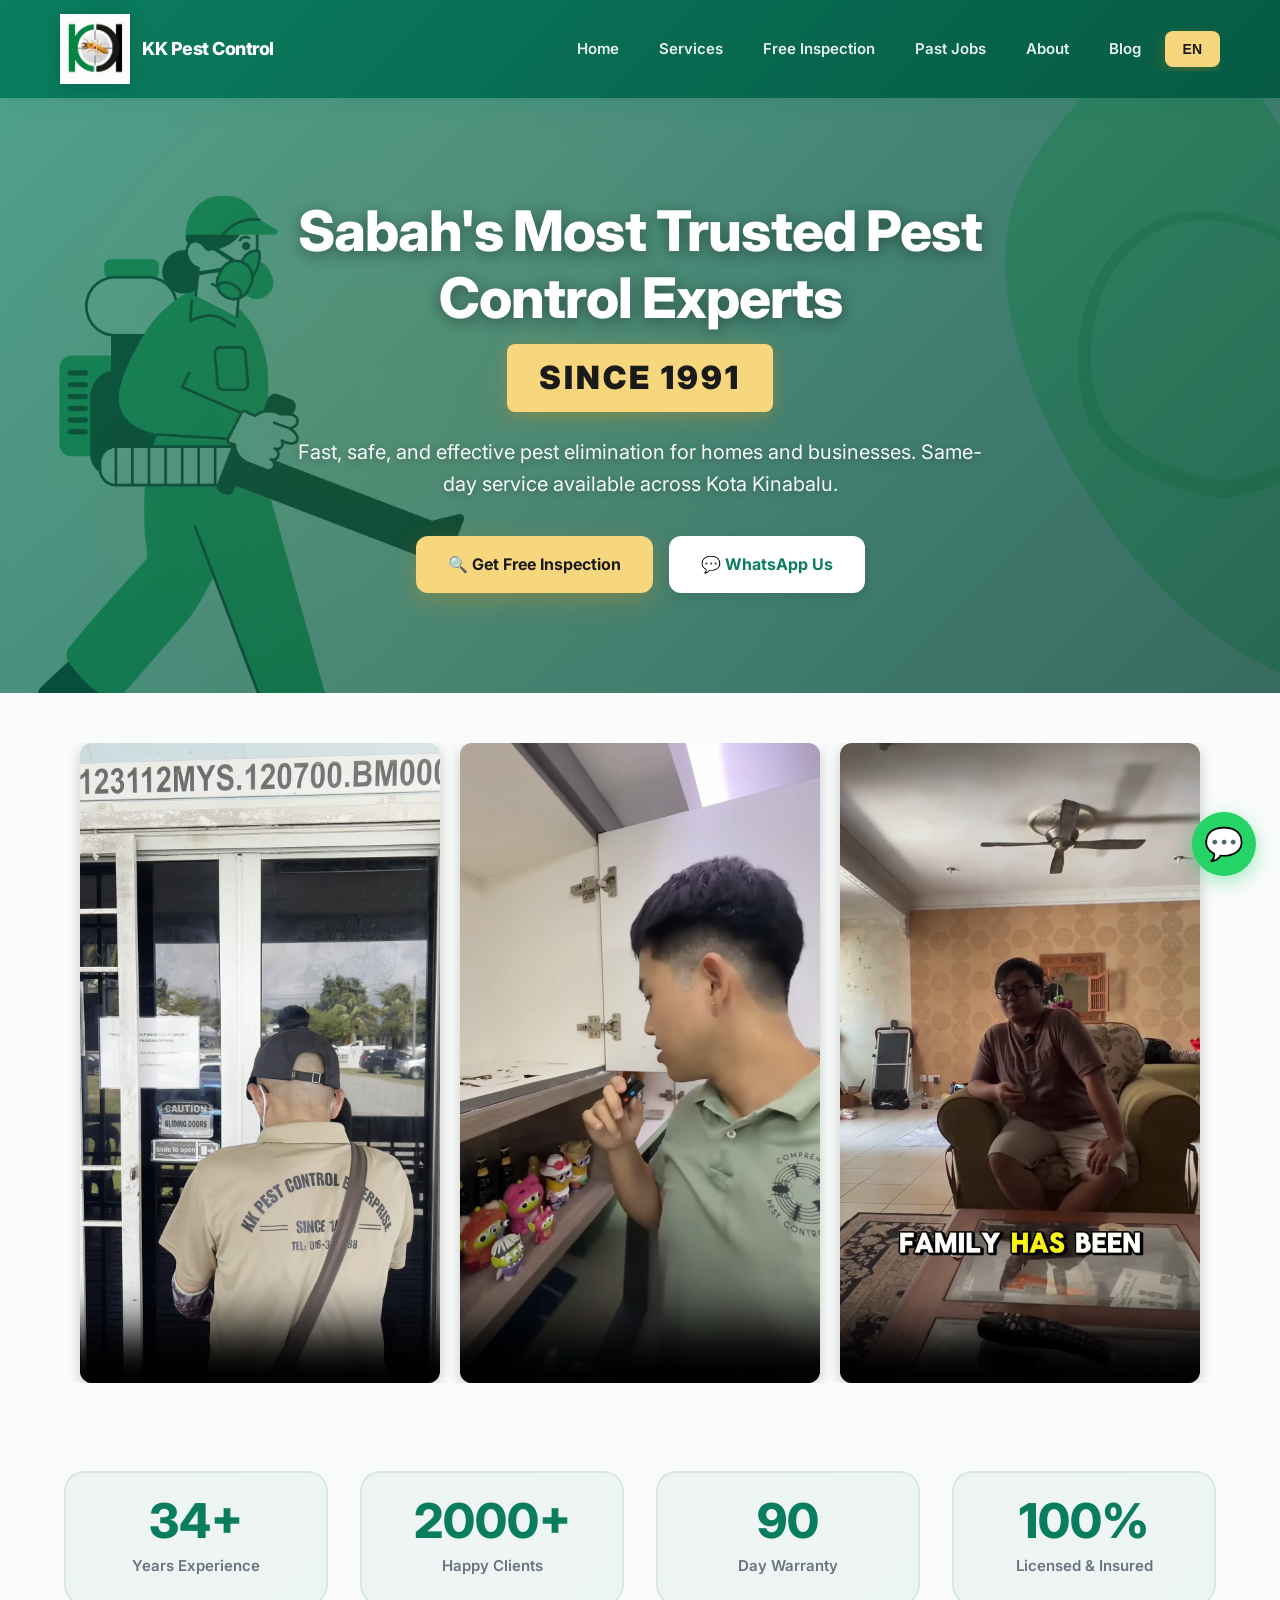
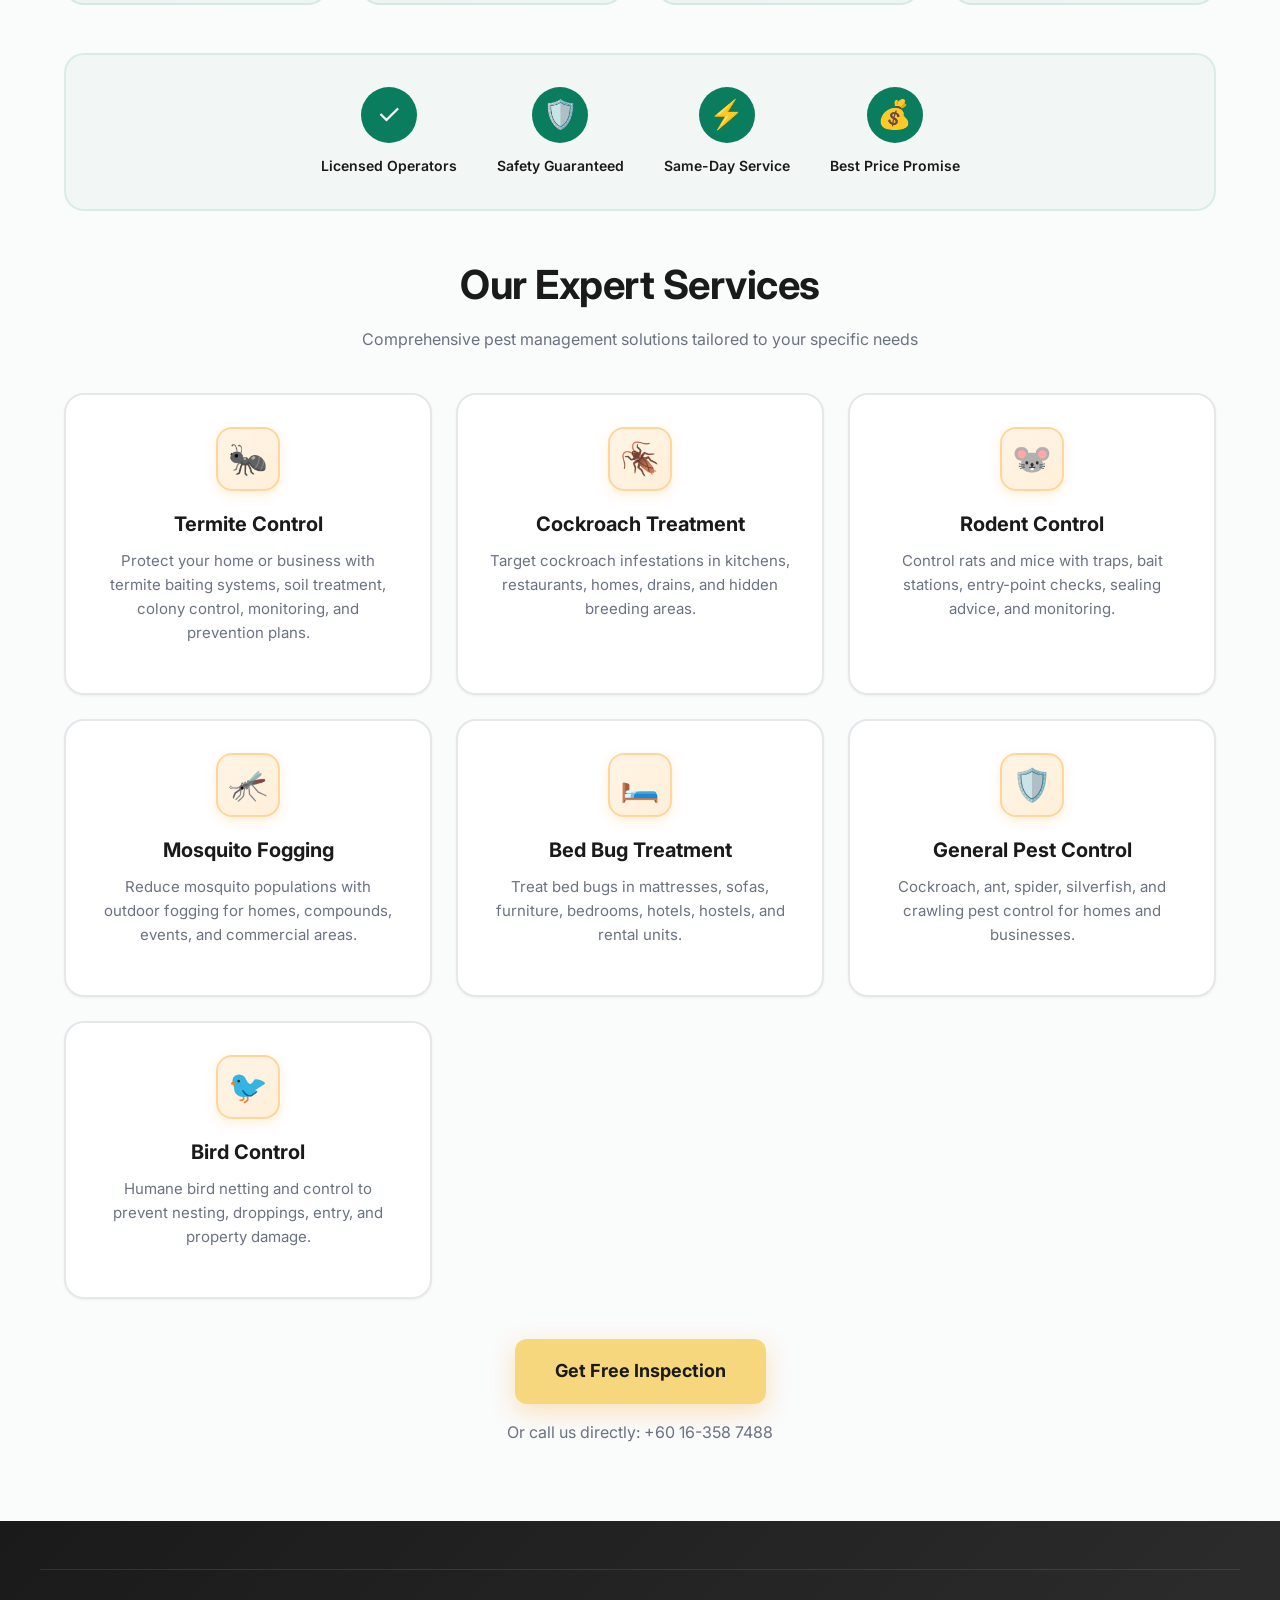
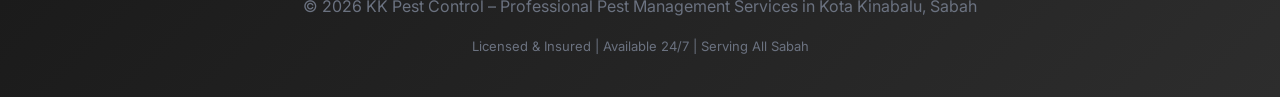
==== commit 4298de40: "update images" ====
--- a/index.html
+++ b/index.html
@@ -564,7 +564,7 @@
             <div class="service-detail-layout">
                 <div>
                     <div class="service-image-wrap">
-                        <img class="service-detail-image" src="./images/services/cockroach-treatment.jpg"
+                        <img class="service-detail-image" src="./images/services/service-cockroach.png"
                             alt="Cockroach Treatment service image"
                             onerror="this.style.display='none'; this.nextElementSibling.style.display='flex';">
                         <div class="service-detail-image-placeholder">
@@ -1326,7 +1326,7 @@
                     <img src="./images/spraying3.jpg" alt="Spraying Bedroom">
                 </div>
                 <div class="gallery-item">
-                    <img src="./images/termite.jpg" alt="Termite damage to wood">
+                    <img src="./images/damage2.jpg" alt="Termite damage to wood">
                 </div>
                 <div class="gallery-item">
                     <img src="./images/machine.jpg" alt="Setting up machine">
--- a/assets/site.css
+++ b/assets/site.css
@@ -97,13 +97,13 @@
     z-index: 101;
 }
 
-nav {
+header nav {
     display: flex;
     gap: 8px;
     align-items: center;
 }
 
-nav a {
+header nav a {
     color: rgba(255, 255, 255, 0.9);
     text-decoration: none;
     font-weight: 600;
@@ -115,7 +115,7 @@
     white-space: nowrap;
 }
 
-nav a:hover {
+header nav a:hover {
     background: rgba(255, 255, 255, 0.15);
     color: white;
 }
@@ -1009,7 +1009,7 @@
         font-size: 16px;
     }
 
-    nav {
+    header nav {
         position: fixed;
         top: 0;
         right: -100%;
@@ -1025,11 +1025,11 @@
         align-items: stretch;
     }
 
-    nav.active {
+    header nav.active {
         right: 0;
     }
 
-    nav a {
+    header nav a {
         width: 100%;
         text-align: left;
         padding: 14px 20px;
@@ -1267,18 +1267,18 @@
 }
 
 /* Prevent nav overflow */
-nav {
+header nav {
     overflow-x: hidden;
 }
 
-nav ul {
+header nav ul {
     display: flex;
     flex-wrap: wrap;
     justify-content: center;
     padding: 0;
 }
 
-nav ul li {
+header nav ul li {
     white-space: nowrap;
 }
 
@@ -1587,11 +1587,32 @@
 }
 
 .toc ol {
-    margin: 0 0 0 20px;
+    /* Custom counters instead of default markers: the number then sits flush
+       with the "In this guide" heading rather than in its own hanging indent,
+       and wrapped lines stay aligned with the text column, not the number. */
+    list-style: none;
+    margin: 0;
+    padding: 0;
+    counter-reset: toc;
 }
 
 .toc li {
-    margin-bottom: 7px;
+    counter-increment: toc;
+    display: grid;
+    grid-template-columns: 1.75em 1fr;
+    align-items: baseline;
+    margin-bottom: 9px;
+}
+
+.toc li:last-child {
+    margin-bottom: 0;
+}
+
+.toc li::before {
+    content: counter(toc) ".";
+    color: var(--primary);
+    font-weight: 800;
+    font-variant-numeric: tabular-nums;
 }
 
 .toc a {
@@ -1835,3 +1856,17 @@
     outline: 4px solid rgba(10, 125, 95, 0.35);
     outline-offset: 4px;
 }
+
+
+/* The header navigation is styled via `header nav`, not a bare `nav` selector.
+   <nav class="toc"> and <nav class="breadcrumb"> are also <nav> elements, and
+   a bare selector turned them into flex rows on desktop and slid them off
+   screen entirely on mobile. These resets keep them safe if that ever returns. */
+.toc,
+.breadcrumb {
+    display: block;
+    position: static;
+    height: auto;
+    width: auto;
+    flex-direction: initial;
+}
